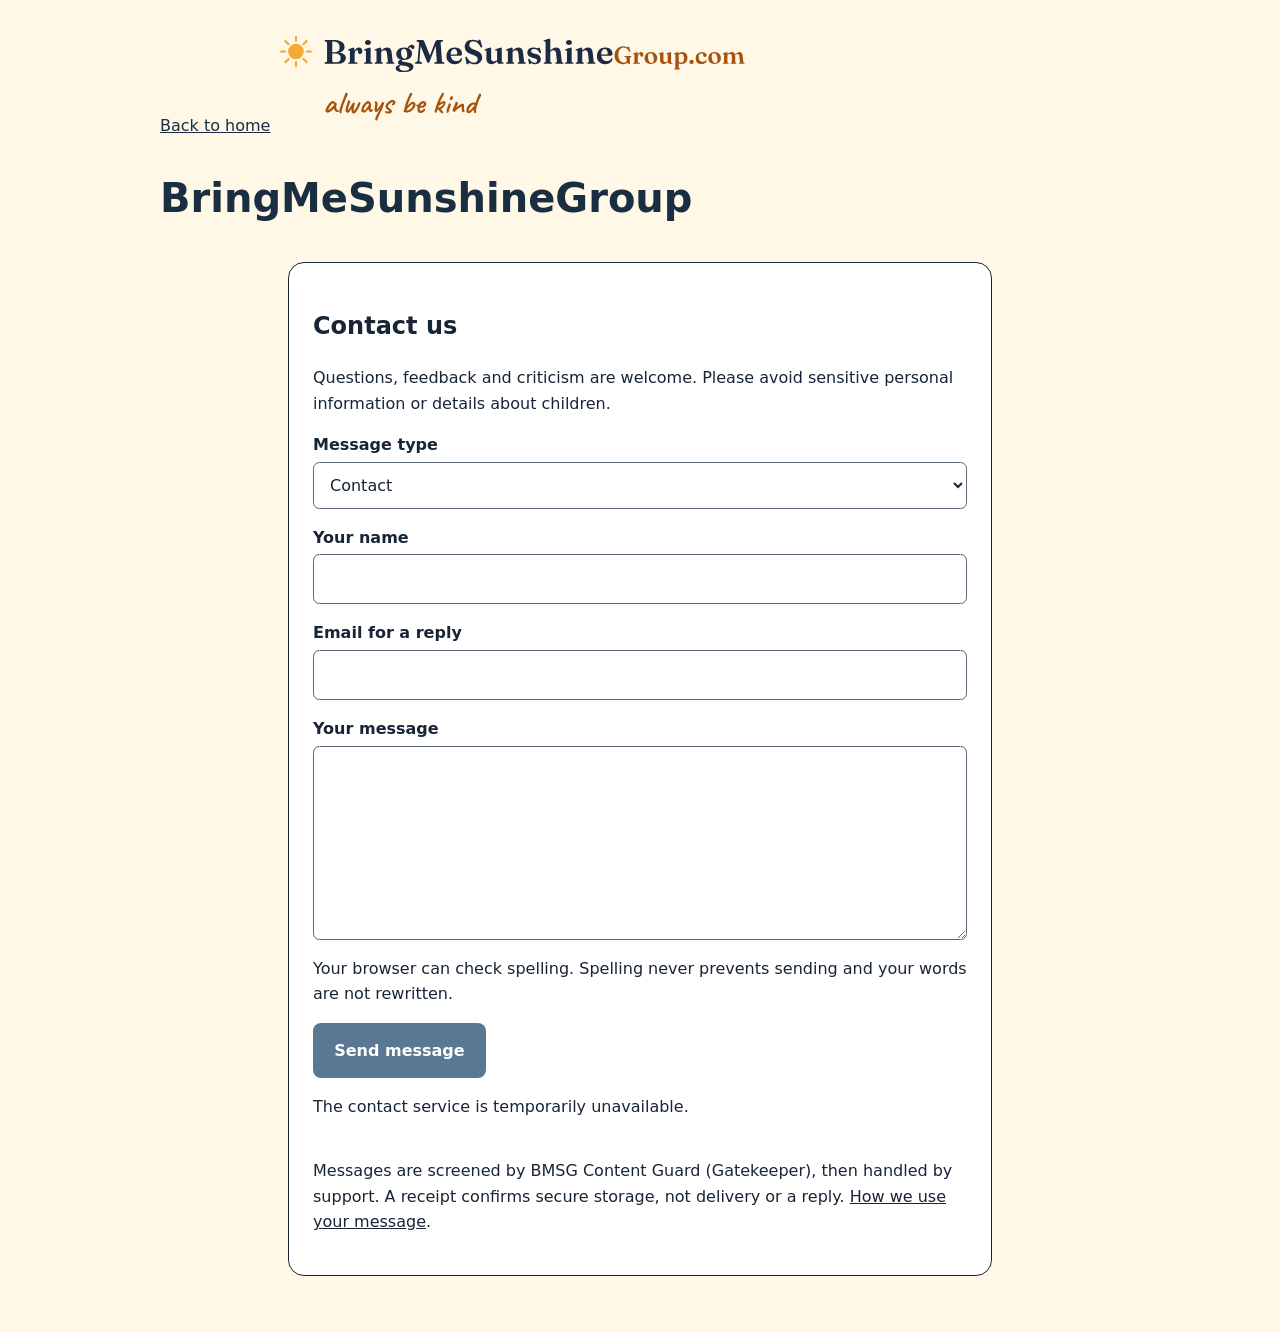
==== contact.html @ c29e7204 "feat(web): add independent hosting and durable contact client" ====
<!doctype html><html lang="en"><head><meta charset="utf-8"><meta name="viewport" content="width=device-width,initial-scale=1"><title>Contact BringMeSunshineGroup</title><link rel="canonical" href="https://bringmesunshinegroup.com/contact.html"><link rel="stylesheet" href="contact-v1.css"><style>body{margin:0;background:#fff8e7;color:#192f41}</style></head><body><div data-environment hidden>Staging — test messages only</div><main class="contact-shell"><a href="/">Back to home</a><img src="brand/web/bmsg-logo-light-v1.2.svg" alt="Bring Me Sunshine Group — always be kind" width="480"><h1>BringMeSunshineGroup</h1><form data-contact-form data-brand="bmsg" data-endpoint="" novalidate>
<h2>Contact us</h2>
<p>Questions, feedback and criticism are welcome. Please avoid sensitive personal information or details about children.</p>
<label for="contact-kind">Message type</label><select id="contact-kind" name="kind"><option value="contact">Contact</option><option value="feedback">Feedback</option></select>
<label for="contact-name">Your name</label><input id="contact-name" name="name" autocomplete="name" maxlength="100" required spellcheck="false" aria-describedby="name-error"><span id="name-error" class="form-error"></span>
<label for="contact-email">Email for a reply</label><input id="contact-email" name="email" type="email" autocomplete="email" maxlength="254" required spellcheck="false" autocapitalize="none" aria-describedby="email-error"><span id="email-error" class="form-error"></span>
<label for="contact-message">Your message</label><textarea id="contact-message" name="message" rows="7" maxlength="3800" required spellcheck="true" lang="en" aria-describedby="message-error"></textarea><span id="message-error" class="form-error"></span>
<div class="form-trap" aria-hidden="true"><label>Leave empty<input name="website" tabindex="-1" autocomplete="off" spellcheck="false"></label></div>
<p>Your browser can check spelling. Spelling never prevents sending and your words are not rewritten.</p>
<div data-challenge></div><button type="submit">Send message</button><p role="status" aria-live="polite" aria-atomic="true">Connecting to the contact service…</p>
<p>Messages are screened by BMSG Content Guard (Gatekeeper), then handled by support. A receipt confirms secure storage, not delivery or a reply. <a href="contact-privacy.html">How we use your message</a>.</p>
<noscript>This form needs JavaScript and the security check to send a message.</noscript>
</form></main><script src="contact-v1.js" defer></script></body></html>
---- contact-v1.css ----
[data-contact-form]{width:100%;max-width:44rem;margin:2rem auto;text-align:left;background:var(--contact-bg,#fff);color:var(--contact-ink,#182536);padding:clamp(12px,3vw,24px);border-radius:1rem;border:1px solid currentColor;position:relative;box-sizing:border-box}
[data-contact-form] *,[data-contact-form] *::before{box-sizing:border-box}
[data-contact-form] label{display:block;font-weight:650;margin-top:1rem}
[data-contact-form] input,[data-contact-form] textarea,[data-contact-form] select{display:block;width:100%;max-width:100%;padding:.75rem;font:inherit;line-height:1.5;background:#fff;color:#172333;border:1px solid #596677;border-radius:.4rem;margin-top:.25rem}
[data-contact-form] textarea{resize:vertical;min-height:10rem}
[data-contact-form] button{font:inherit;font-weight:700;padding:.8rem 1.2rem;min-height:44px;background:var(--contact-button,#163f66);color:var(--contact-button-ink,#fff);border:2px solid transparent;border-radius:.5rem;cursor:pointer;white-space:normal}
[data-contact-form] button:disabled{opacity:.7;cursor:wait}
[data-contact-form] :focus-visible{outline:3px solid var(--contact-focus,#155aaa);outline-offset:3px}
[data-contact-form] [aria-invalid=true]{border:2px solid #a51c2b}
.form-error{display:block;color:#9b1323;font-size:1rem}
[data-contact-form] [role=status]{overflow-wrap:anywhere;min-height:3rem}
[data-contact-form] a{color:inherit;text-decoration:underline}
.form-trap{position:absolute;left:-10000px;width:1px;height:1px;overflow:hidden}
[data-challenge]{margin:1rem 0;max-width:100%}
[data-environment]{background:#fff0bf;color:#352300;padding:.7rem;text-align:center;font-weight:bold}
.contact-shell{max-width:60rem;margin:auto;padding:clamp(12px,3vw,24px);font:1rem/1.6 system-ui,sans-serif}
.contact-shell h1{font-size:clamp(1.5rem,4vw,2.5rem);overflow-wrap:anywhere}
.contact-shell a{color:inherit}.contact-shell img{max-width:100%;height:auto}

.contact-shell{overflow-wrap:anywhere;min-width:0}
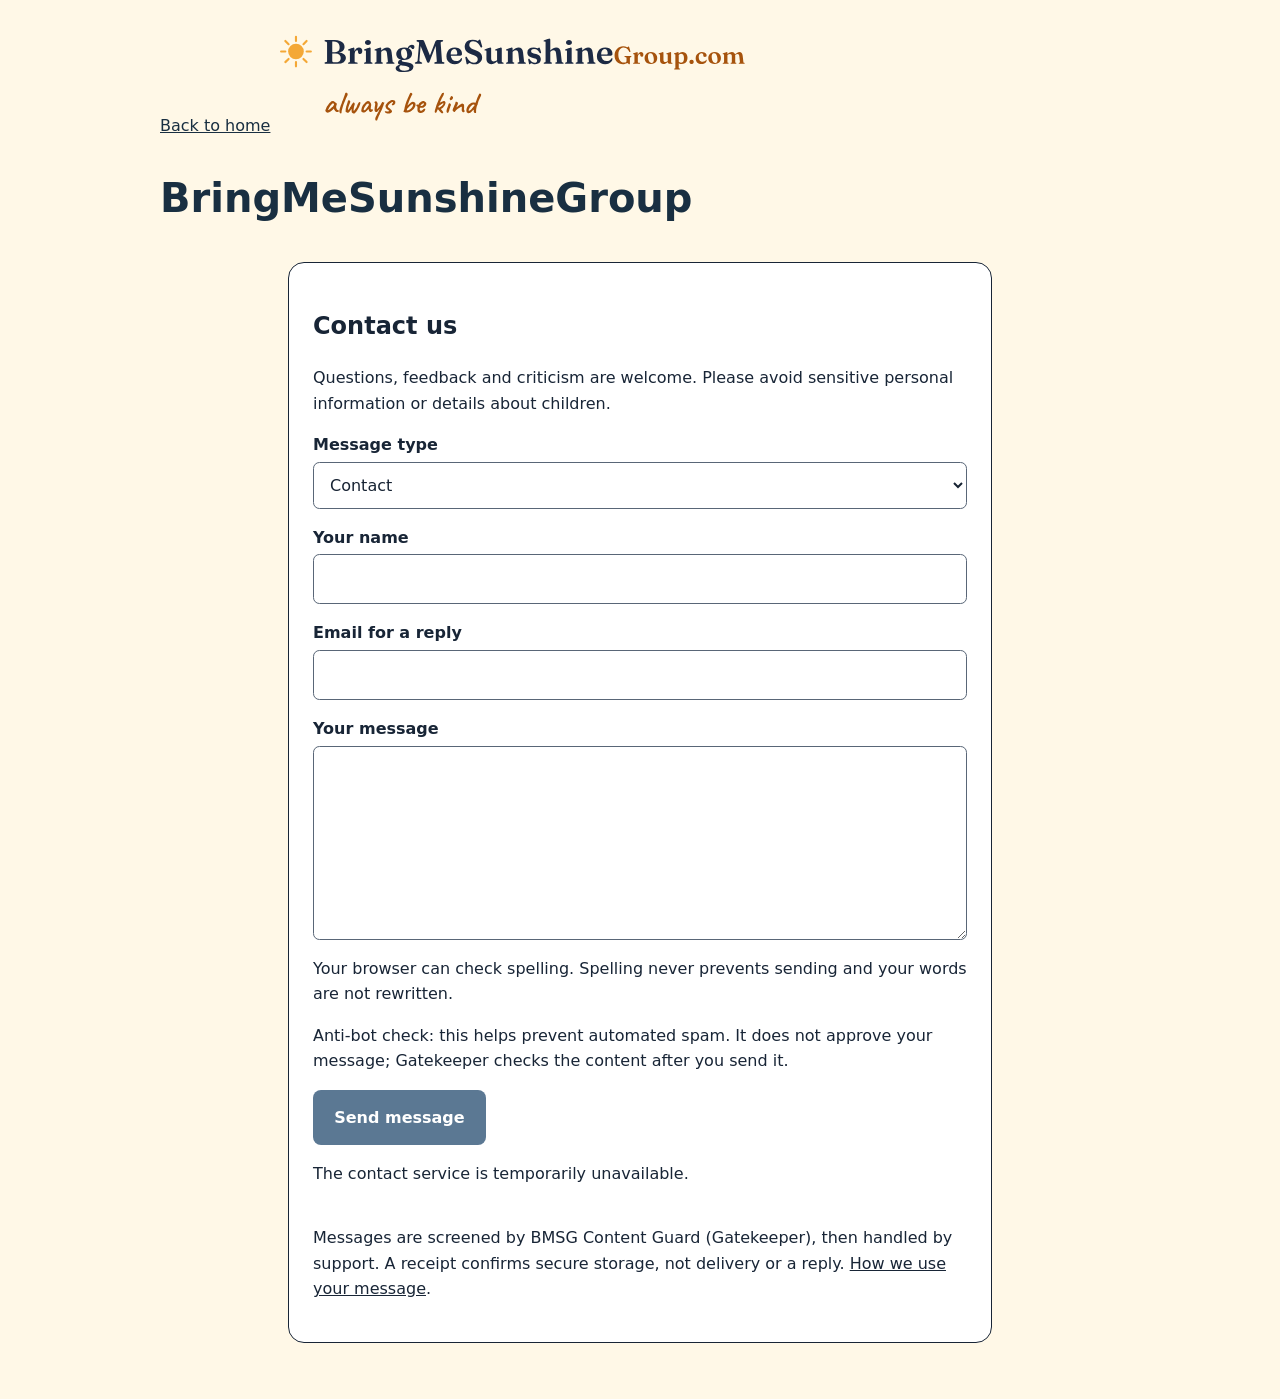
==== commit 9a663a10: "fix(contact): explain screening flags and allow corrected resubmission" ====
--- a/contact.html
+++ b/contact.html
@@ -7,6 +7,7 @@
 <label for="contact-message">Your message</label><textarea id="contact-message" name="message" rows="7" maxlength="3800" required spellcheck="true" lang="en" aria-describedby="message-error"></textarea><span id="message-error" class="form-error"></span>
 <div class="form-trap" aria-hidden="true"><label>Leave empty<input name="website" tabindex="-1" autocomplete="off" spellcheck="false"></label></div>
 <p>Your browser can check spelling. Spelling never prevents sending and your words are not rewritten.</p>
+<p class="security-note">Anti-bot check: this helps prevent automated spam. It does not approve your message; Gatekeeper checks the content after you send it.</p>
 <div data-challenge></div><button type="submit">Send message</button><p role="status" aria-live="polite" aria-atomic="true">Connecting to the contact service…</p>
 <p>Messages are screened by BMSG Content Guard (Gatekeeper), then handled by support. A receipt confirms secure storage, not delivery or a reply. <a href="contact-privacy.html">How we use your message</a>.</p>
 <noscript>This form needs JavaScript and the security check to send a message.</noscript>
--- a/contact-v1.css
+++ b/contact-v1.css
@@ -18,3 +18,6 @@
 .contact-shell a{color:inherit}.contact-shell img{max-width:100%;height:auto}
 
 .contact-shell{overflow-wrap:anywhere;min-width:0}
+
+[data-contact-form] .screening-warning{border:2px solid #b65300;border-left-width:6px;background:#fff3e0;color:#572900;border-radius:.5rem;padding:1rem;margin:1rem 0;line-height:1.6}
+[data-contact-form] .screening-field{border:2px solid #b65300;background:#fffaf2;box-shadow:0 0 0 1px #b65300}
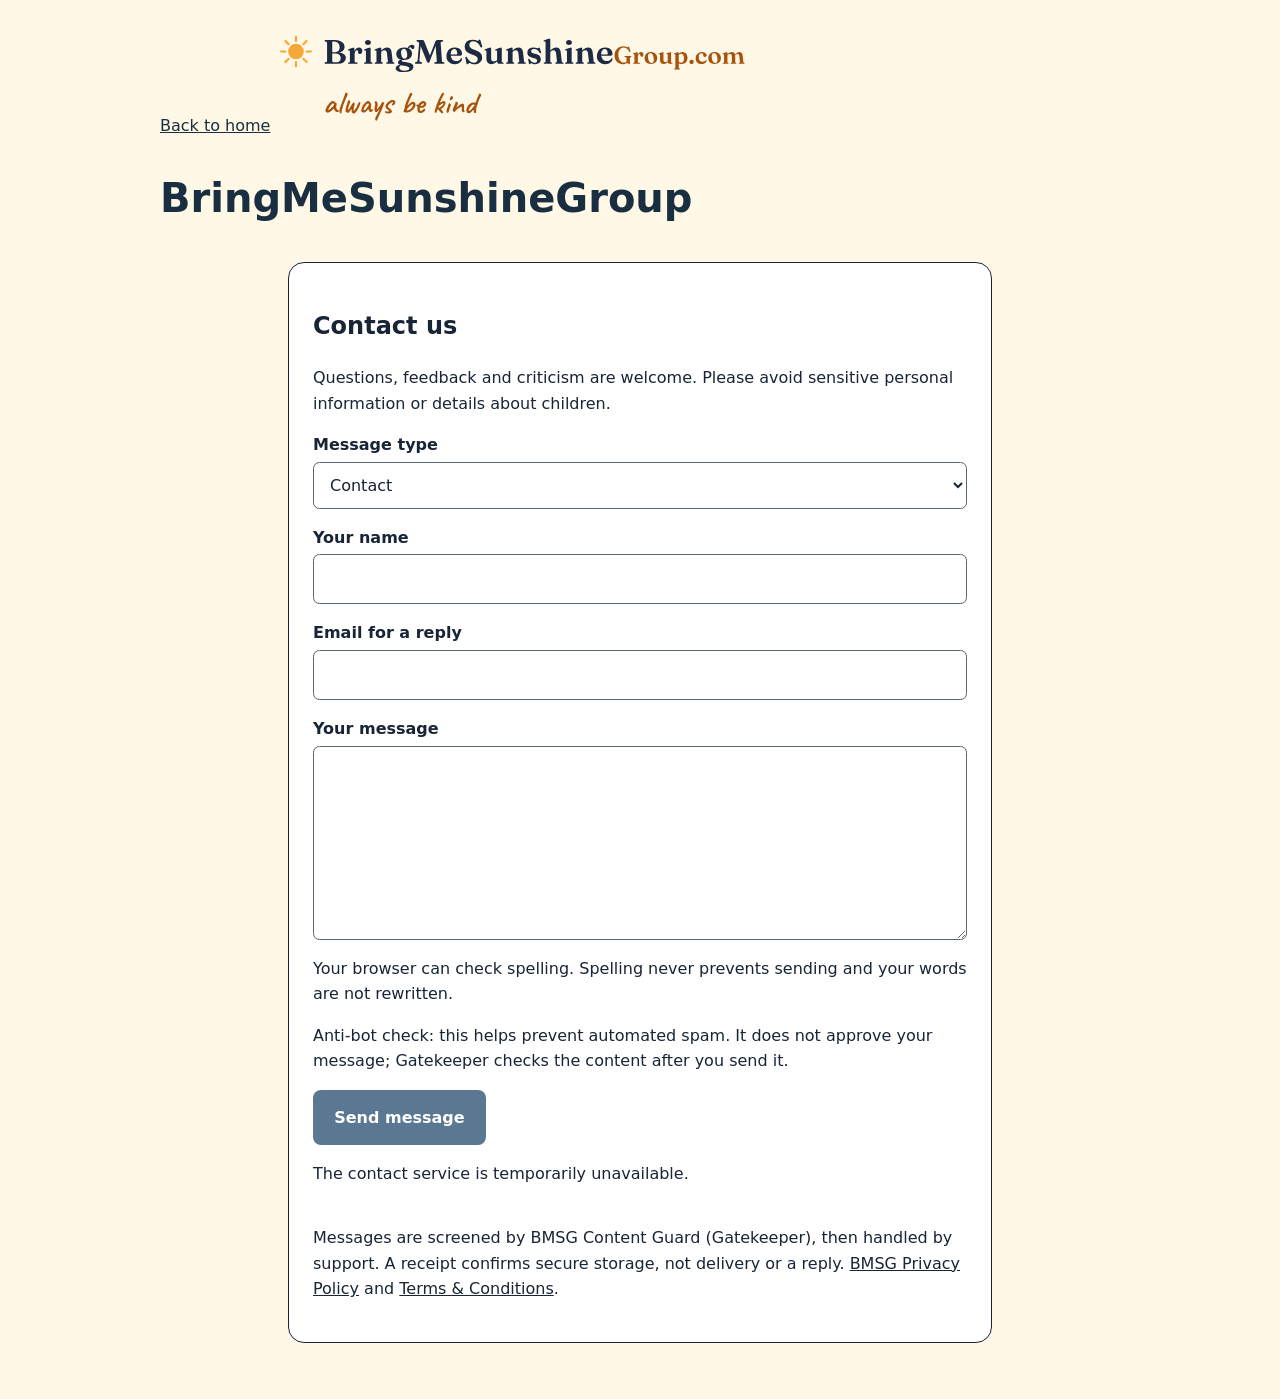
==== commit 12c4107d: "fix(contact): identify rejected fields and link central policies" ====
--- a/contact.html
+++ b/contact.html
@@ -9,6 +9,6 @@
 <p>Your browser can check spelling. Spelling never prevents sending and your words are not rewritten.</p>
 <p class="security-note">Anti-bot check: this helps prevent automated spam. It does not approve your message; Gatekeeper checks the content after you send it.</p>
 <div data-challenge></div><button type="submit">Send message</button><p role="status" aria-live="polite" aria-atomic="true">Connecting to the contact service…</p>
-<p>Messages are screened by BMSG Content Guard (Gatekeeper), then handled by support. A receipt confirms secure storage, not delivery or a reply. <a href="contact-privacy.html">How we use your message</a>.</p>
+<p>Messages are screened by BMSG Content Guard (Gatekeeper), then handled by support. A receipt confirms secure storage, not delivery or a reply. <a data-contact-legal="privacy" href="https://bringmesunshinegroup.com/privacy.html">BMSG Privacy Policy</a> and <a data-contact-legal="terms" href="https://bringmesunshinegroup.com/terms.html">Terms &amp; Conditions</a>.</p>
 <noscript>This form needs JavaScript and the security check to send a message.</noscript>
 </form></main><script src="contact-v1.js" defer></script></body></html>
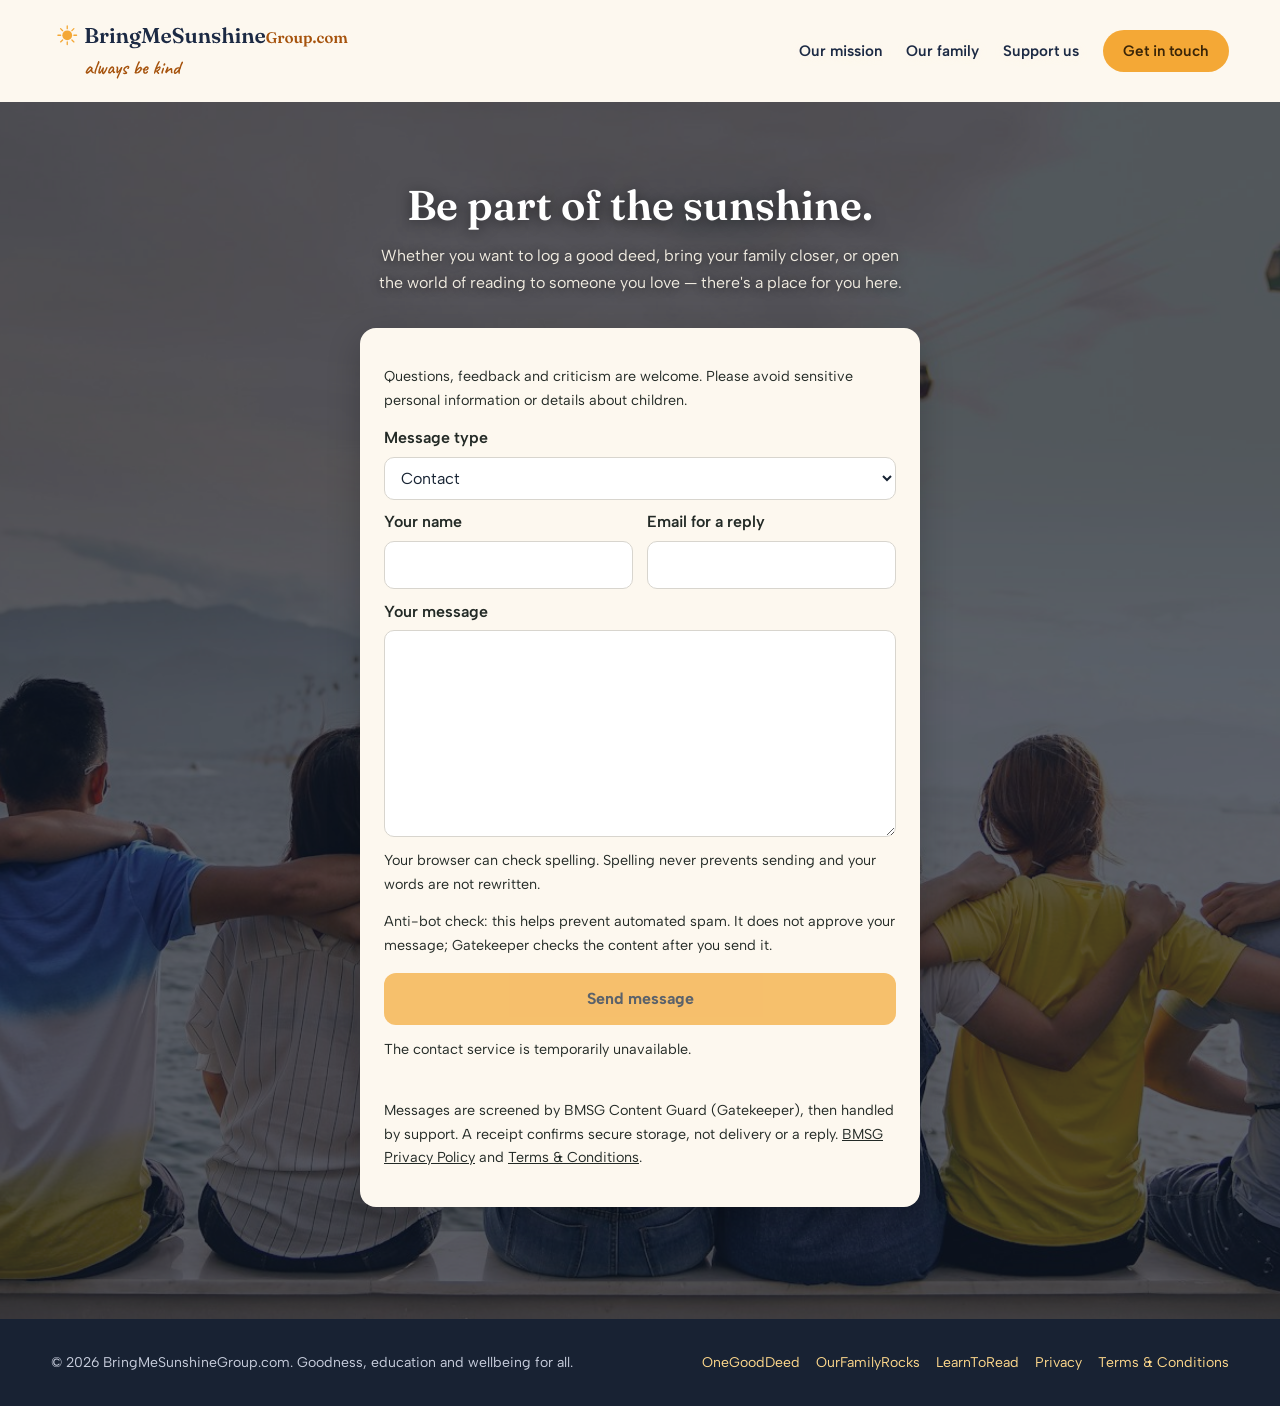
==== commit a3e1554b: "fix(site): align contact and legal layouts with homepage" ====
--- a/contact.html
+++ b/contact.html
@@ -1,9 +1,275 @@
-<!doctype html><html lang="en"><head><meta charset="utf-8"><meta name="viewport" content="width=device-width,initial-scale=1"><title>Contact BringMeSunshineGroup</title><link rel="canonical" href="https://bringmesunshinegroup.com/contact.html"><link rel="stylesheet" href="contact-v1.css"><style>body{margin:0;background:#fff8e7;color:#192f41}</style></head><body><div data-environment hidden>Staging — test messages only</div><main class="contact-shell"><a href="/">Back to home</a><img src="brand/web/bmsg-logo-light-v1.2.svg" alt="Bring Me Sunshine Group — always be kind" width="480"><h1>BringMeSunshineGroup</h1><form data-contact-form data-brand="bmsg" data-endpoint="" novalidate>
-<h2>Contact us</h2>
+<!doctype html>
+<!-- Generated by hosting/render-pages.py from index.html; do not edit this shell. -->
+<html lang="en"><head>
+<meta charset="UTF-8">
+<meta name="viewport" content="width=device-width, initial-scale=1.0">
+<title>Get in touch</title>
+
+<!-- Favicons & app icons -->
+<link rel="icon" href="favicon.ico" sizes="48x48">
+<link rel="icon" href="favicon.svg" type="image/svg+xml">
+<link rel="icon" type="image/png" sizes="32x32" href="favicon-32x32.png">
+<link rel="icon" type="image/png" sizes="16x16" href="favicon-16x16.png">
+<link rel="apple-touch-icon" sizes="180x180" href="apple-touch-icon.png">
+<link rel="apple-touch-icon" sizes="167x167" href="apple-touch-icon-167x167.png">
+<link rel="apple-touch-icon" sizes="152x152" href="apple-touch-icon-152x152.png">
+<link rel="manifest" href="site.webmanifest">
+<meta name="theme-color" content="#1c2a44">
+<meta name="msapplication-config" content="browserconfig.xml">
+
+<style>
+:root{
+  --sun:#f4a836;
+  --sun-deep:#d97e1f;
+  --sky:#1c2a44;        /* deep dawn navy */
+  --cream:#fdf8ef;
+  --ink:#232a26;
+  --muted:#5a615c;
+  /* product accents drawn from the three brands */
+  --ogd-navy:#1e2f6e;   /* OneGoodDeed */
+  --ofr-purple:#6b4fa1; /* OurFamilyRocks */
+  --ltr-green:#2f6e4e;  /* LearnToRead */
+  --display:'Fraunces',serif;
+  --body:'Albert Sans',sans-serif;
+}
+*{margin:0;padding:0;box-sizing:border-box}
+html{scroll-behavior:smooth}
+body{font-family:var(--body);background:var(--cream);color:var(--ink);line-height:1.65}
+img{display:block;max-width:100%}
+
+/* ---------- header ---------- */
+header{
+  position:absolute;top:0;left:0;right:0;z-index:20;background:transparent;
+  display:flex;align-items:center;justify-content:space-between;
+  padding:1.1rem clamp(1.2rem,4vw,3.2rem);
+}
+.logo{display:flex;text-decoration:none}
+.logo .wordline{display:flex;align-items:center;gap:.55rem}
+.logo svg{width:1.9rem;height:1.9rem;flex:none}
+.logo b{
+  font-family:var(--display);font-weight:600;font-size:1.9rem;color:var(--sky);line-height:1.1;
+  text-shadow:0 1px 10px rgba(253,248,239,.75);
+}
+.logo b small{color:var(--sun-deep);font-size:.72em}
+@media(max-width:760px){
+  .logo b{font-size:1.35rem}
+  .logo svg{width:1.35rem;height:1.35rem}
+  .kind-tag{font-size:1.1rem;margin-left:1.9rem}
+}
+nav{display:flex;align-items:center}
+nav a{
+  color:var(--sky);text-decoration:none;font-weight:600;font-size:.95rem;margin-left:1.5rem;
+  text-shadow:0 1px 8px rgba(253,248,239,.7);
+}
+nav a:hover,nav a:focus-visible{color:var(--sun-deep)}
+nav a:focus-visible{outline:2px solid var(--sun-deep);outline-offset:4px;border-radius:3px}
+.burger{display:none}
+.nav-cta{
+  background:var(--sun);color:#3a2508 !important;border-radius:999px;
+  padding:.55rem 1.25rem;text-shadow:none !important;white-space:nowrap;
+}
+.nav-cta:hover{background:#ffc25e;color:#3a2508 !important}
+
+/* ---------- hero ---------- */
+.hero{position:relative;min-height:100svh;display:flex;align-items:flex-end;overflow:hidden;background:var(--sky);padding-top:118px}
+.hero-img{position:absolute;inset:0;width:100%;height:100%;object-fit:cover;object-position:center 35%;
+  filter:contrast(1.1) saturate(1.04)}
+/* graceful fallback if the photo can't load */
+.hero-fallback{position:absolute;inset:0;background:
+  radial-gradient(circle at 50% 78%, #ffd98c 0%, #f4a836 18%, #d3628a 45%, #4a2f58 75%, #1c2a44 100%);}
+/* warm sunrise wash and gentle vignette to focus on the people */
+.hero-tint{position:absolute;inset:0;pointer-events:none;background:
+  linear-gradient(115deg, rgba(255,170,60,.14), transparent 45%),
+  radial-gradient(ellipse 70% 70% at 55% 45%, transparent 40%, rgba(14,20,34,.38) 100%);}
+/* sunlight coming in — kept subtle */
+.sunflare{position:absolute;inset:0;pointer-events:none;mix-blend-mode:screen;background:
+  radial-gradient(ellipse 42% 32% at 74% 16%, rgba(255,214,140,.45) 0%, rgba(255,178,72,.18) 40%, transparent 70%);}
+.sunrays{position:absolute;inset:0;pointer-events:none;mix-blend-mode:screen;opacity:.2;background:
+  conic-gradient(from 200deg at 72% 20%,
+    transparent 0deg, rgba(255,220,150,.5) 6deg, transparent 12deg,
+    transparent 20deg, rgba(255,220,150,.35) 26deg, transparent 32deg,
+    transparent 42deg, rgba(255,220,150,.45) 48deg, transparent 54deg,
+    transparent 64deg, rgba(255,220,150,.3) 70deg, transparent 76deg, transparent 360deg);}
+/* contrast scrim so every word stays readable */
+.hero-scrim{position:absolute;inset:0;background:
+  linear-gradient(to top, rgba(14,20,34,.88) 0%, rgba(14,20,34,.55) 32%, rgba(14,20,34,.18) 58%, rgba(253,248,239,0) 74%, rgba(253,248,239,.78) 92%, rgba(253,248,239,.97) 100%);}
+.hero-copy{position:relative;z-index:5;padding:0 clamp(1.2rem,4vw,3.2rem) clamp(2.6rem,7vh,5rem);max-width:780px;color:#fff}
+.eyebrow{font-size:.78rem;letter-spacing:.24em;text-transform:uppercase;font-weight:700;color:#ffd98c;margin-bottom:1rem;text-shadow:0 1px 6px rgba(0,0,0,.5)}
+h1{
+  font-family:var(--display);font-weight:400;font-size:clamp(2.5rem,6vw,4.5rem);
+  line-height:1.05;letter-spacing:-.01em;margin-bottom:1.2rem;
+  text-shadow:0 2px 18px rgba(0,0,0,.55);
+}
+h1 em{font-style:italic;font-weight:600;color:#ffcf6e}
+.hero-copy p{font-size:clamp(1.02rem,1.4vw,1.2rem);color:#f2ede2;max-width:56ch;margin-bottom:1.9rem;text-shadow:0 1px 8px rgba(0,0,0,.55)}
+.cta-row{display:flex;gap:.9rem;flex-wrap:wrap}
+.btn{display:inline-block;text-decoration:none;font-weight:700;font-size:1rem;border-radius:999px;padding:.9rem 2rem;transition:transform .15s,background .15s}
+.btn:focus-visible{outline:3px solid #ffd98c;outline-offset:3px}
+.btn-sun{background:var(--sun);color:#3a2508}
+.btn-sun:hover{transform:translateY(-2px);background:#ffc25e}
+.btn-line{border:2px solid rgba(255,255,255,.85);color:#fff;text-shadow:0 1px 6px rgba(0,0,0,.4)}
+.btn-line:hover{border-color:#ffd98c;color:#ffd98c}
+
+/* ---------- sections ---------- */
+section{padding:clamp(3.6rem,9vh,6.5rem) clamp(1.2rem,4vw,3.2rem)}
+.inner{max-width:1120px;margin:0 auto}
+h2{font-family:var(--display);font-weight:600;font-size:clamp(1.8rem,3.4vw,2.6rem);line-height:1.12;margin-bottom:.9rem}
+.lede{max-width:62ch;color:var(--muted);font-size:1.1rem}
+
+/* mission split */
+.mission .inner{display:grid;grid-template-columns:1.05fr .95fr;gap:clamp(2rem,5vw,4rem);align-items:center}
+@media(max-width:820px){.mission .inner{grid-template-columns:1fr}}
+.mission-photo{position:relative;border-radius:20px;overflow:hidden;box-shadow:0 22px 50px rgba(35,42,38,.22);aspect-ratio:4/5;background:
+  radial-gradient(circle at 60% 30%, #ffd98c, #f4a836 40%, #b8652f 100%);}
+.mission-photo img{width:100%;height:100%;object-fit:cover}
+.mission-photo figcaption{
+  position:absolute;left:0;right:0;bottom:0;padding:1rem 1.2rem;font-size:.85rem;font-weight:600;color:#fff;
+  background:linear-gradient(to top, rgba(14,20,34,.85), transparent);
+}
+.pillars{list-style:none;margin-top:1.6rem;display:grid;gap:1.1rem}
+.pillars li{display:flex;gap:.9rem;align-items:flex-start}
+.pillars .dot{flex:none;width:38px;height:38px;border-radius:50%;display:grid;place-items:center;color:#fff;font-weight:700;font-size:1.05rem}
+.pillars b{display:block;font-size:1.02rem}
+.pillars span{color:var(--muted);font-size:.95rem}
+
+/* product family */
+.family{background:#fff}
+.family-grid{display:grid;grid-template-columns:repeat(auto-fit,minmax(290px,1fr));gap:1.6rem;margin-top:2.6rem}
+.card{
+  border-radius:18px;overflow:hidden;background:var(--cream);
+  box-shadow:0 12px 34px rgba(35,42,38,.12);display:flex;flex-direction:column;
+  transition:transform .18s ease;
+}
+.card:hover{transform:translateY(-5px)}
+.card .photo{position:relative;aspect-ratio:16/10;overflow:hidden}
+.card .photo img{width:100%;height:100%;object-fit:cover}
+.card .photo::after{content:"";position:absolute;inset:0;background:linear-gradient(to top, rgba(14,20,34,.35), transparent 45%)}
+.card .badge{
+  position:absolute;top:.9rem;left:.9rem;z-index:2;color:#fff;font-weight:700;font-size:.78rem;
+  letter-spacing:.06em;padding:.35rem .8rem;border-radius:999px;
+}
+.card-body{padding:1.4rem 1.4rem 1.6rem;display:flex;flex-direction:column;gap:.55rem;flex:1}
+.card h3{font-family:var(--display);font-weight:600;font-size:1.35rem}
+.card p{color:var(--muted);font-size:.97rem;flex:1}
+.card a{font-weight:700;text-decoration:none;font-size:.95rem}
+.ogd .badge,.ogd .dot{background:var(--ogd-navy)} .ogd h3,.ogd a{color:var(--ogd-navy)}
+.ofr .badge,.ofr .dot{background:var(--ofr-purple)} .ofr h3,.ofr a{color:var(--ofr-purple)}
+.ltr .badge,.ltr .dot{background:var(--ltr-green)} .ltr h3,.ltr a{color:var(--ltr-green)}
+.photo-fallback-ogd{background:radial-gradient(circle at 30% 30%, #3b4f9e, #1e2f6e)}
+.photo-fallback-ofr{background:radial-gradient(circle at 30% 30%, #9a7ecf, #6b4fa1)}
+.photo-fallback-ltr{background:radial-gradient(circle at 30% 30%, #58a37c, #2f6e4e)}
+
+/* banner CTA */
+.banner{position:relative;color:#fff;text-align:center;overflow:hidden;background:var(--sky)}
+.banner-img{position:absolute;inset:0;width:100%;height:100%;object-fit:cover;object-position:center 40%}
+.banner-scrim{position:absolute;inset:0;background:rgba(16,24,40,.68)}
+.banner .inner{position:relative;z-index:2;max-width:760px}
+.banner h2{color:#fff;text-shadow:0 2px 14px rgba(0,0,0,.5)}
+.banner p{color:#f0ebe0;margin:0 auto 2rem;max-width:54ch;text-shadow:0 1px 8px rgba(0,0,0,.5)}
+
+/* people strip */
+.people-strip{padding-top:clamp(2.4rem,6vh,4rem);padding-bottom:0}
+.strip-grid{display:grid;grid-template-columns:repeat(auto-fit,minmax(180px,1fr));gap:1.1rem}
+.strip-grid figure{position:relative;border-radius:16px;overflow:hidden;aspect-ratio:1/1;
+  background:radial-gradient(circle at 40% 30%, #ffd98c, #f4a836 55%, #c97b3a);
+  box-shadow:0 10px 26px rgba(35,42,38,.14)}
+.strip-grid img{width:100%;height:100%;object-fit:cover;transition:transform .3s ease}
+.strip-grid figure:hover img{transform:scale(1.04)}
+.strip-grid figcaption{
+  position:absolute;left:0;right:0;bottom:0;padding:.7rem .9rem;
+  font-weight:700;font-size:.85rem;letter-spacing:.06em;text-transform:uppercase;color:#fff;
+  background:linear-gradient(to top, rgba(14,20,34,.8), transparent);
+}
+
+footer{background:#182233;color:#c8cedd;padding:2rem clamp(1.2rem,4vw,3.2rem);font-size:.88rem;display:flex;justify-content:space-between;flex-wrap:wrap;gap:.8rem}
+footer a{color:#ffd98c;text-decoration:none;margin-left:1rem}
+footer a:first-child{margin-left:0}
+@media(prefers-reduced-motion:no-preference){
+  .hero-copy{opacity:0;transform:translateY(14px);animation:rise .9s ease .4s forwards}
+  .sunflare{opacity:0;animation:dawn 2.4s ease .2s forwards}
+  @keyframes rise{to{opacity:1;transform:translateY(0)}}
+  @keyframes dawn{to{opacity:1}}
+}
+
+/* --- Get in touch form (20 Aug 2026) --- */
+.contact-card{background:var(--cream);color:var(--ink);border-radius:16px;padding:22px 22px 16px;
+  max-width:560px;margin:22px auto 0;text-align:left;box-shadow:0 10px 34px rgba(0,0,0,.25)}
+.contact-card label{display:block;font-weight:600;font-size:.86rem;margin:0 0 12px;color:var(--ink)}
+.contact-card .cf-opt{font-weight:400;color:var(--muted)}
+.contact-card input,.contact-card textarea{display:block;width:100%;margin-top:5px;border:1px solid #e0d9c8;
+  border-radius:10px;padding:10px 12px;font:inherit;font-size:.95rem;background:#fff;color:var(--ink)}
+.contact-card input:focus,.contact-card textarea:focus{outline:2px solid var(--sun);border-color:var(--sun)}
+.contact-card .cf-row{display:grid;grid-template-columns:1fr 1fr;gap:0 14px}
+@media(max-width:560px){.contact-card .cf-row{grid-template-columns:1fr}}
+.contact-card button{width:100%;border:none;cursor:pointer;font:inherit;font-weight:700;border-radius:12px;padding:12px}
+.contact-card .cf-note{font-size:.8rem;color:var(--muted);margin:10px 0 0;text-align:center}
+.contact-card .cf-note a{color:var(--sun-deep);font-weight:600}
+.lockup{display:flex;flex-direction:column}
+.kind-tag{font-family:'Caveat',cursive;font-size:1.4rem;font-weight:600;letter-spacing:.02em;color:var(--sun-deep);text-shadow:0 1px 8px rgba(253,248,239,.7);margin:2px 0 0 2.45rem}
+/* ---------- mobile flow (21 Aug 2026): burger menu ---------- */
+@media(max-width:640px){
+  header{padding:1rem 1.2rem}
+  .burger{display:flex;flex-direction:column;align-items:center;justify-content:center;gap:5px;
+    width:44px;height:44px;flex:none;background:rgba(253,248,239,.6);
+    border:1.5px solid rgba(28,42,68,.45);border-radius:12px;cursor:pointer;padding:0}
+  .burger span{display:block;width:20px;height:2px;background:var(--sky);border-radius:2px;transition:transform .2s,opacity .2s}
+  .burger[aria-expanded="true"] span:nth-child(1){transform:translateY(7px) rotate(45deg)}
+  .burger[aria-expanded="true"] span:nth-child(2){opacity:0}
+  .burger[aria-expanded="true"] span:nth-child(3){transform:translateY(-7px) rotate(-45deg)}
+  nav{position:absolute;top:calc(100% - .4rem);right:1.2rem;display:none;flex-direction:column;align-items:stretch;
+    background:rgba(253,248,239,.98);border:1px solid #eee3cf;border-radius:14px;
+    padding:.7rem;min-width:220px;gap:.15rem;box-shadow:0 18px 40px rgba(35,42,38,.28)}
+  nav.open{display:flex}
+  nav a{margin-left:0;font-size:1rem;padding:.6rem .7rem;border-radius:9px;text-shadow:none}
+  nav a:not(.nav-cta):hover{background:rgba(28,42,68,.07)}
+  .nav-cta{margin-top:.45rem;text-align:center;padding:.6rem 1rem}
+  .strip-grid{grid-template-columns:1fr 1fr;gap:.8rem}
+  .strip-grid figcaption{font-size:.72rem;padding:.5rem .6rem}
+  .mission-photo{aspect-ratio:4/3}
+  .contact-card input,.contact-card textarea{font-size:1rem}
+  footer{flex-direction:column;align-items:center;text-align:center;gap:.9rem}
+  footer span:last-child{display:flex;flex-wrap:wrap;justify-content:center;gap:.3rem 1.1rem}
+  footer a{margin-left:0}
+}
+/* two-line hero headline on wide screens (21 Aug 2026) */
+.h1-br{display:none}
+@media(min-width:900px){
+  .h1-br{display:inline}
+  .hero-copy{max-width:1080px}
+  h1{font-size:clamp(2.5rem,5.6vw,4.2rem)}
+}
+</style>
+<link rel="stylesheet" href="brand/web/bmsg-fonts-v1.2.css">
+<link rel="stylesheet" href="brand/web/bmsg-lockup-v1.2.css">
+<link rel="canonical" href="https://bringmesunshinegroup.com/contact.html">
+<link rel="stylesheet" href="site-layout.css">
+<link rel="stylesheet" href="contact-v1.css"><script src="contact-v1.js" defer></script></head><body class="site-subpage bmsg"><div data-environment hidden>Staging — test messages only</div><header>
+  <a class="logo" href="https://bringmesunshinegroup.com/index.html" aria-label="BringMeSunshineGroup.com home"><svg xmlns="http://www.w3.org/2000/svg" viewBox="0 0 429 96" width="429" height="96" role="img" aria-label="BringMeSunshineGroup.com — always be kind" class="bmsg-web-logo"><title>BringMeSunshineGroup.com — always be kind</title><g fill="#f4a836" stroke="#f4a836" stroke-width="1.9" stroke-linecap="round"><circle cx="23.2" cy="24.7" r="7" stroke="none"/><path d="M23.2 11.4v3.8m0 19v3.8M9.9 24.7h3.8m19 0h3.8M13.7 15.2l2.9 2.9m13.3 13.3 2.8 2.8m0-19-2.8 2.9m-13.3 13.3-2.9 2.8"/></g><path data-part="name" fill="#1c2a44" d="M67.86 30.6Q67.86 32.87 65.91499999999999 34.295Q63.97 35.72 60.08 35.72H49.58Q49.15 35.72 48.94 35.54Q48.73 35.36 48.73 35.07Q48.73 34.54 49.33 34.36L50.23 34.16Q50.6 34.06 50.79 33.855000000000004Q50.98 33.65 50.98 33.31V16.83Q50.98 16.5 50.795 16.3Q50.61 16.1 50.23 16.0L49.33 15.8Q48.73 15.62 48.73 15.09Q48.73 14.78 48.94 14.61Q49.15 14.44 49.58 14.44H57.72Q60.56 14.44 62.555 15.215Q64.55 15.99 65.6 17.365Q66.65 18.74 66.65 20.58Q66.65 22.09 65.79 23.29Q64.93 24.49 63.265 25.185Q61.6 25.88 59.15 25.88L59.98 25.43Q62.37 25.43 64.14 26.09Q65.91 26.75 66.88499999999999 27.92Q67.86 29.09 67.86 30.6ZM58.36 26.4H54.4V25.25H58.03Q59.38 25.25 60.315 24.740000000000002Q61.25 24.23 61.735 23.235Q62.22 22.24 62.22 20.82Q62.22 19.28 61.61 18.145000000000003Q61.0 17.01 59.84 16.375Q58.68 15.74 57.02 15.74H55.64V33.01Q55.64 33.73 56.08 34.075Q56.52 34.42 57.38 34.42H59.05Q60.4 34.42 61.325 33.935Q62.25 33.45 62.725 32.555Q63.2 31.66 63.2 30.47Q63.2 28.62 61.965 27.509999999999998Q60.73 26.4 58.36 26.4ZM75.11 27.71Q75.11 25.52 75.735 24.04Q76.36 22.56 77.36500000000001 21.814999999999998Q78.37 21.07 79.52 21.07Q80.95 21.07 81.72 21.880000000000003Q82.49 22.69 82.49 24.21Q82.49 25.55 81.93 26.21Q81.37 26.87 80.49 26.87Q79.6 26.87 79.13 26.395000000000003Q78.66 25.92 78.66 25.06V24.5Q78.65 24.03 78.44 23.795Q78.23 23.56 77.75 23.56Q77.22 23.56 76.72999999999999 24.0Q76.24 24.44 75.935 25.34Q75.63 26.24 75.63 27.64ZM75.4 22.05 75.63 25.64V33.41Q75.63 33.82 75.78999999999999 34.019999999999996Q75.95 34.22 76.39 34.29L77.71 34.5Q78.04 34.55 78.2 34.705Q78.36 34.86 78.36 35.13Q78.36 35.41 78.16 35.565Q77.96 35.72 77.57 35.72H70.51Q70.11 35.72 69.925 35.56Q69.74 35.4 69.74 35.14Q69.74 34.93 69.87 34.78Q70.0 34.63 70.27 34.53L70.88 34.38Q71.15 34.29 71.28 34.085Q71.41 33.88 71.41 33.43V24.53Q71.41 24.17 71.3 24.01Q71.19 23.85 70.94 23.81L70.11 23.75Q69.86 23.69 69.745 23.565Q69.63 23.44 69.63 23.24Q69.63 23.01 69.775 22.86Q69.92 22.71 70.29 22.58L73.19 21.57Q73.88 21.31 74.205 21.229999999999997Q74.53 21.15 74.72 21.15Q75.03 21.15 75.185 21.354999999999997Q75.34 21.56 75.4 22.05ZM89.95 22.04V33.42Q89.95 33.87 90.08 34.08Q90.21 34.29 90.47 34.38L91.07 34.53Q91.35 34.62 91.475 34.769999999999996Q91.6 34.92 91.6 35.14Q91.6 35.41 91.41499999999999 35.565Q91.23 35.72 90.83 35.72H84.83Q84.43 35.72 84.245 35.565Q84.06 35.41 84.06 35.14Q84.06 34.93 84.185 34.78Q84.31 34.63 84.59 34.53L85.21 34.38Q85.47 34.29 85.6 34.085Q85.73 33.88 85.73 33.43V24.5Q85.73 24.14 85.62 23.985Q85.51 23.83 85.26 23.79L84.44 23.73Q84.18 23.67 84.07 23.545Q83.96 23.42 83.96 23.22Q83.96 22.98 84.1 22.84Q84.24 22.7 84.61 22.56L87.57 21.51Q88.13 21.31 88.455 21.225Q88.78 21.14 89.02 21.14Q89.49 21.14 89.72 21.384999999999998Q89.95 21.63 89.95 22.04ZM87.53 18.85Q86.33 18.85 85.60499999999999 18.22Q84.88 17.59 84.88 16.58Q84.88 15.57 85.60499999999999 14.95Q86.33 14.33 87.53 14.33Q88.73 14.33 89.46000000000001 14.95Q90.19 15.57 90.19 16.58Q90.19 17.59 89.46000000000001 18.22Q88.73 18.85 87.53 18.85ZM99.38 22.04V33.42Q99.38 33.87 99.50999999999999 34.08Q99.64 34.29 99.91 34.38L100.49 34.54Q100.94 34.72 100.94 35.1Q100.94 35.72 100.15 35.72H94.26Q93.87 35.72 93.685 35.565Q93.5 35.41 93.5 35.14Q93.5 34.93 93.625 34.78Q93.75 34.63 94.02 34.53L94.64 34.38Q94.91 34.29 95.035 34.085Q95.16 33.88 95.16 33.43V24.5Q95.16 24.14 95.05 23.985Q94.94 23.83 94.69 23.79L93.87 23.73Q93.62 23.67 93.505 23.545Q93.39 23.42 93.39 23.22Q93.39 22.98 93.53 22.84Q93.67 22.7 94.04 22.56L97.01 21.51Q97.54 21.31 97.86500000000001 21.225Q98.19 21.14 98.48 21.14Q98.93 21.14 99.155 21.384999999999998Q99.38 21.63 99.38 22.04ZM98.93 25.39 98.28 24.72 98.87 24.2Q100.75 22.51 102.09 21.79Q103.43 21.07 104.64 21.07Q106.47 21.07 107.49000000000001 22.29Q108.51 23.51 108.72 25.57L109.6 33.38Q109.65 33.85 109.765 34.075Q109.88 34.3 110.17 34.39L110.72 34.53Q110.99 34.63 111.115 34.78Q111.24 34.93 111.24 35.14Q111.24 35.41 111.06 35.565Q110.88 35.72 110.48 35.72H104.52Q103.74 35.72 103.74 35.1Q103.74 34.72 104.19 34.54L104.79 34.38Q105.08 34.29 105.22999999999999 34.065Q105.38 33.84 105.33 33.38L104.52 26.18Q104.37 24.86 103.855 24.2Q103.34 23.54 102.33 23.54Q101.69 23.54 100.995 23.875Q100.3 24.21 99.54 24.86ZM122.19 34.39Q120.11 34.08 119.17 33.84Q118.23 33.6 117.98 33.375Q117.73 33.15 117.73 32.92Q117.73 32.67 117.93 32.455Q118.13 32.24 118.58 32.04L118.29 31.81Q116.79 31.97 115.94 32.370000000000005Q115.09 32.77 114.735 33.33Q114.38 33.89 114.38 34.54Q114.38 35.26 114.81 35.78Q115.24 36.3 116.41999999999999 36.695Q117.6 37.09 119.84 37.44Q121.68 37.72 122.70500000000001 38.04Q123.73 38.36 124.135 38.76Q124.54 39.16 124.54 39.7Q124.54 40.38 124.11000000000001 40.86Q123.68 41.34 122.755 41.595Q121.83 41.85 120.32 41.85Q117.67 41.85 116.58 41.025000000000006Q115.49 40.2 115.49 38.85Q115.49 38.15 116.08 37.575Q116.67 37.0 117.82 36.81L117.59 36.39Q114.61 36.75 113.45 37.67Q112.29 38.59 112.29 39.78Q112.29 40.76 112.995 41.525Q113.7 42.29 115.315 42.730000000000004Q116.93 43.17 119.66 43.17Q123.82 43.17 126.02 41.85Q128.22 40.53 128.22 38.46Q128.22 37.33 127.65 36.535Q127.08 35.74 125.75999999999999 35.22Q124.44 34.7 122.19 34.39ZM122.53 22.58 123.46 22.7Q123.99 21.63 124.35499999999999 21.255Q124.72 20.88 125.2 20.88Q125.63 20.88 125.88 21.104999999999997Q126.13 21.33 126.33500000000001 21.625Q126.54 21.92 126.815 22.145000000000003Q127.09 22.37 127.58 22.37Q128.27 22.37 128.68 21.87Q129.09 21.37 129.09 20.55Q129.09 19.6 128.49 19.065Q127.89 18.53 126.91 18.53Q125.75 18.53 124.735 19.295Q123.72 20.06 123.01 21.59ZM126.99 26.52Q126.99 24.99 126.16 23.765Q125.33 22.54 123.785 21.825Q122.24 21.11 120.11 21.11Q117.91 21.11 116.25999999999999 21.85Q114.61 22.59 113.705 23.915Q112.8 25.24 112.8 26.98Q112.8 28.5 113.64 29.73Q114.48 30.96 116.035 31.67Q117.59 32.38 119.71 32.38Q121.9 32.38 123.535 31.645000000000003Q125.17 30.91 126.08 29.585Q126.99 28.26 126.99 26.52ZM119.35 22.32Q120.63 22.24 121.475 23.375Q122.32 24.51 122.56 26.67Q122.79 28.75 122.23 29.884999999999998Q121.67 31.02 120.43 31.11Q119.58 31.16 118.91 30.67Q118.24 30.18 117.81 29.185000000000002Q117.38 28.19 117.22 26.77Q117.07 25.38 117.26499999999999 24.405Q117.46 23.43 117.99 22.905Q118.52 22.38 119.35 22.32ZM143.57 29.76 142.14 30.26 147.77 15.75Q148.05 15.01 148.425 14.725Q148.8 14.44 149.46 14.44H153.91Q154.35 14.44 154.565 14.61Q154.78 14.78 154.78 15.09Q154.78 15.35 154.635 15.524999999999999Q154.49 15.7 154.17 15.8L153.35 16.01Q152.85 16.15 152.675 16.41Q152.5 16.67 152.54 17.26L153.71 33.11Q153.74 33.62 153.91500000000002 33.825Q154.09 34.03 154.54 34.16L155.34 34.36Q155.64 34.45 155.77499999999998 34.620000000000005Q155.91 34.79 155.91 35.04Q155.91 35.33 155.7 35.525Q155.49 35.72 155.05 35.72H147.68Q147.24 35.72 147.025 35.54Q146.81 35.36 146.81 35.07Q146.81 34.82 146.945 34.64Q147.08 34.46 147.42 34.36L148.23 34.16Q148.75 34.01 148.93 33.79Q149.11 33.57 149.08 33.11L147.82 16.95L149.13 16.85L142.68 33.63Q142.43 34.33 142.155 34.53Q141.88 34.73 141.51 34.73Q141.24 34.73 141.02 34.655Q140.8 34.58 140.60500000000002 34.335Q140.41 34.09 140.2 33.57L133.61 17.29L134.87 16.8L133.56 32.6Q133.5 33.25 133.84 33.595Q134.18 33.94 134.78 34.18L135.56 34.43Q135.79 34.53 135.92000000000002 34.67Q136.05 34.81 136.05 35.05Q136.05 35.35 135.835 35.535Q135.62 35.72 135.19 35.72H130.28Q129.84 35.72 129.63 35.54Q129.42 35.36 129.42 35.07Q129.42 34.77 129.6 34.61Q129.78 34.45 130.08 34.34L130.71 34.13Q131.25 33.95 131.57 33.595Q131.89 33.24 131.94 32.59L133.2 17.62Q133.26 16.89 133.065 16.52Q132.87 16.15 132.35 16.01L131.58 15.83Q131.25 15.73 131.09 15.555Q130.93 15.38 130.93 15.1Q130.93 14.44 131.82 14.44H136.23Q136.84 14.44 137.215 14.684999999999999Q137.59 14.93 137.88 15.68ZM171.59 26.83Q171.59 27.58 171.16500000000002 27.985Q170.74 28.39 169.92 28.39H160.44V27.31H166.63Q167.36 27.31 167.36 26.64Q167.36 24.58 166.63 23.52Q165.9 22.46 164.69 22.46Q163.75 22.46 163.03 23.03Q162.31 23.6 161.905 24.69Q161.5 25.78 161.5 27.32Q161.5 30.28 162.875 31.76Q164.25 33.24 166.52 33.24Q167.88 33.24 168.89999999999998 32.675Q169.92 32.11 170.45 31.08Q170.69 30.8 170.84 30.700000000000003Q170.99 30.6 171.15 30.6Q171.37 30.6 171.47 30.805Q171.57 31.01 171.57 31.29Q171.5 32.6 170.66 33.695Q169.82 34.79 168.385 35.44Q166.95 36.09 165.1 36.09Q162.93 36.09 161.255 35.195Q159.58 34.3 158.63 32.675Q157.68 31.05 157.68 28.88Q157.68 26.59 158.59 24.83Q159.5 23.07 161.195 22.064999999999998Q162.89 21.06 165.25 21.06Q167.24 21.06 168.66500000000002 21.799999999999997Q170.09 22.54 170.84 23.84Q171.59 25.14 171.59 26.83ZM182.57 36.18Q181.31 36.18 180.41500000000002 35.875Q179.52 35.57 178.96 35.265Q178.4 34.96 178.12 34.96Q177.85 34.96 177.64999999999998 35.150000000000006Q177.45 35.34 177.26 35.59Q177.07 35.84 176.87 36.03Q176.67 36.22 176.4 36.22Q176.1 36.22 175.89999999999998 36.035Q175.7 35.85 175.63 35.44L174.58 30.34Q174.52 30.03 174.655 29.805Q174.79 29.58 175.09 29.48Q175.43 29.36 175.685 29.490000000000002Q175.94 29.62 176.12 29.99Q177.02 31.77 178.015 32.805Q179.01 33.84 180.08499999999998 34.285Q181.16 34.73 182.27 34.73Q183.84 34.73 184.74 33.91Q185.64 33.09 185.64 31.7Q185.65 30.82 185.24 30.09Q184.83 29.36 183.695 28.68Q182.56 28.0 180.36 27.29Q178.05 26.53 176.655 25.55Q175.26 24.57 174.63 23.265Q174.0 21.96 174.0 20.24Q174.0 18.4 174.88 17.005Q175.76 15.61 177.35 14.83Q178.94 14.05 181.06 14.05Q182.42 14.05 183.31 14.335Q184.2 14.62 184.76999999999998 14.91Q185.34 15.2 185.71 15.2Q186.04 15.2 186.24 14.905Q186.44 14.61 186.665 14.305Q186.89 14.0 187.29 14.0Q187.6 14.0 187.805 14.2Q188.01 14.4 188.17 14.94L189.62 20.05Q189.73 20.42 189.6 20.71Q189.47 21.0 189.15 21.11Q188.82 21.21 188.56 21.08Q188.3 20.95 188.13 20.62Q187.15 18.69 186.065 17.57Q184.98 16.45 183.83499999999998 15.969999999999999Q182.69 15.49 181.52 15.49Q179.96 15.49 179.03500000000003 16.39Q178.11 17.29 178.11 18.76Q178.11 19.65 178.515 20.405Q178.92 21.16 180.02999999999997 21.875Q181.14 22.59 183.24 23.36Q185.61 24.21 187.0 25.19Q188.39 26.17 188.995 27.385Q189.6 28.6 189.6 30.18Q189.59 31.83 188.76 33.195Q187.93 34.56 186.37 35.370000000000005Q184.81 36.18 182.57 36.18ZM203.06 33.68V32.83L202.94 32.77V24.51Q202.94 24.15 202.825 23.994999999999997Q202.71 23.84 202.47 23.8L201.65 23.74Q201.39 23.68 201.27499999999998 23.555Q201.16 23.43 201.16 23.23Q201.16 22.99 201.3 22.85Q201.44 22.71 201.81 22.57L204.78 21.52Q205.31 21.32 205.64 21.235Q205.97 21.15 206.26 21.15Q206.7 21.15 206.93 21.395Q207.16 21.64 207.16 22.05V33.42Q207.16 33.87 207.285 34.08Q207.41 34.29 207.68 34.38L208.27 34.53Q208.55 34.62 208.68 34.769999999999996Q208.81 34.92 208.81 35.14Q208.81 35.41 208.62 35.565Q208.43 35.72 208.03 35.72H204.86Q204.09 35.72 203.575 35.15Q203.06 34.58 203.06 33.68ZM193.43 31.55V24.51Q193.43 24.15 193.32 23.994999999999997Q193.21 23.84 192.96 23.8L192.14 23.74Q191.88 23.68 191.76999999999998 23.555Q191.66 23.43 191.66 23.23Q191.66 22.99 191.8 22.85Q191.94 22.71 192.31 22.57L195.28 21.52Q195.83 21.31 196.155 21.229999999999997Q196.48 21.15 196.72 21.15Q197.19 21.15 197.42000000000002 21.395Q197.65 21.64 197.65 22.05V30.95Q197.65 32.29 198.29000000000002 32.95Q198.93 33.61 200.01 33.61Q200.68 33.61 201.43 33.285Q202.18 32.96 202.97 32.28L203.58 31.76L204.22 32.43L203.63 32.95Q201.75 34.69 200.33499999999998 35.385Q198.92 36.08 197.67 36.08Q195.78 36.08 194.60500000000002 34.86Q193.43 33.64 193.43 31.55ZM216.83 22.04V33.42Q216.83 33.87 216.96 34.08Q217.09 34.29 217.36 34.38L217.94 34.54Q218.39 34.72 218.39 35.1Q218.39 35.72 217.6 35.72H211.71Q211.32 35.72 211.135 35.565Q210.95 35.41 210.95 35.14Q210.95 34.93 211.075 34.78Q211.2 34.63 211.47 34.53L212.09 34.38Q212.36 34.29 212.485 34.085Q212.61 33.88 212.61 33.43V24.5Q212.61 24.14 212.5 23.985Q212.39 23.83 212.14 23.79L211.32 23.73Q211.07 23.67 210.95499999999998 23.545Q210.84 23.42 210.84 23.22Q210.84 22.98 210.98000000000002 22.84Q211.12 22.7 211.49 22.56L214.46 21.51Q214.99 21.31 215.32 21.225Q215.65 21.14 215.93 21.14Q216.38 21.14 216.60500000000002 21.384999999999998Q216.83 21.63 216.83 22.04ZM216.38 25.39 215.73 24.72 216.32 24.2Q218.2 22.51 219.54 21.79Q220.88 21.07 222.09 21.07Q223.92 21.07 224.94 22.29Q225.96 23.51 226.17 25.57L227.05 33.38Q227.1 33.85 227.215 34.075Q227.33 34.3 227.62 34.39L228.17 34.53Q228.44 34.63 228.57 34.78Q228.7 34.93 228.7 35.14Q228.7 35.41 228.515 35.565Q228.33 35.72 227.93 35.72H221.97Q221.19 35.72 221.19 35.1Q221.19 34.72 221.64 34.54L222.24 34.38Q222.53 34.29 222.68 34.065Q222.83 33.84 222.78 33.38L221.97 26.18Q221.82 24.86 221.305 24.2Q220.79 23.54 219.78 23.54Q219.14 23.54 218.45 23.875Q217.76 24.21 216.99 24.86ZM236.53 34.81Q237.57 34.81 238.14999999999998 34.285Q238.73 33.76 238.73 32.95Q238.73 32.44 238.5 32.019999999999996Q238.27 31.6 237.635 31.255000000000003Q237.0 30.91 235.79 30.63Q233.5 30.14 232.24 29.41Q230.98 28.68 230.49 27.73Q230.0 26.78 230.0 25.62Q230.0 23.53 231.475 22.3Q232.95 21.07 235.73 21.07Q236.74 21.07 237.38 21.240000000000002Q238.02 21.41 238.425 21.585Q238.83 21.76 239.13 21.76Q239.44 21.76 239.635 21.585Q239.83 21.41 240.025 21.235Q240.22 21.06 240.52 21.06Q240.73 21.06 240.89999999999998 21.2Q241.07 21.34 241.19 21.72L242.17 24.89Q242.33 25.39 242.27 25.700000000000003Q242.21 26.01 241.88 26.14Q241.57 26.26 241.32999999999998 26.145000000000003Q241.09 26.03 240.88 25.7Q240.18 24.46 239.395 23.73Q238.61 23.0 237.75 22.675Q236.89 22.35 235.96 22.35Q234.68 22.35 234.03 22.885Q233.38 23.42 233.38 24.31Q233.38 24.85 233.655 25.285Q233.93 25.72 234.685 26.09Q235.44 26.46 236.84 26.79Q238.79 27.22 239.93 27.895Q241.07 28.57 241.57 29.515Q242.07 30.46 242.07 31.71Q242.07 33.01 241.39999999999998 34.0Q240.73 34.99 239.54500000000002 35.540000000000006Q238.36 36.09 236.79 36.09Q235.81 36.09 235.21 35.895Q234.61 35.7 234.22000000000003 35.505Q233.83 35.31 233.49 35.31Q233.18 35.31 232.95 35.5Q232.72 35.69 232.51 35.885Q232.3 36.08 232.03 36.08Q231.82 36.08 231.665 35.925Q231.51 35.77 231.44 35.4L230.84 32.42Q230.73 31.85 230.8 31.57Q230.87 31.29 231.16 31.18Q231.47 31.05 231.70499999999998 31.200000000000003Q231.94 31.35 232.19 31.75Q233.15 33.39 234.265 34.1Q235.38 34.81 236.53 34.81ZM250.52 14.03V33.42Q250.52 33.87 250.645 34.08Q250.77 34.29 251.04 34.38L251.62 34.54Q252.07 34.72 252.07 35.1Q252.07 35.72 251.29 35.72H245.39Q245.0 35.72 244.815 35.565Q244.63 35.41 244.63 35.14Q244.63 34.93 244.755 34.78Q244.88 34.63 245.16 34.53L245.77 34.38Q246.04 34.29 246.17000000000002 34.085Q246.3 33.88 246.3 33.43V16.49Q246.3 16.13 246.185 15.969999999999999Q246.07 15.81 245.83 15.77L245.01 15.72Q244.75 15.66 244.635 15.530000000000001Q244.52 15.4 244.52 15.2Q244.52 14.97 244.66000000000003 14.825Q244.8 14.68 245.17 14.55L248.14 13.5Q248.67 13.3 249.0 13.21Q249.33 13.12 249.62 13.12Q250.06 13.12 250.29000000000002 13.37Q250.52 13.62 250.52 14.03ZM250.06 25.39 249.42 24.72 250.01 24.2Q251.88 22.51 253.225 21.79Q254.57 21.07 255.77 21.07Q257.61 21.07 258.625 22.29Q259.64 23.51 259.86 25.57L260.73 33.38Q260.78 33.85 260.9 34.075Q261.02 34.3 261.3 34.39L261.86 34.53Q262.13 34.63 262.255 34.78Q262.38 34.93 262.38 35.14Q262.38 35.41 262.195 35.565Q262.01 35.72 261.61 35.72H255.66Q254.87 35.72 254.87 35.1Q254.87 34.72 255.32 34.54L255.92 34.38Q256.21 34.29 256.365 34.065Q256.52 33.84 256.46 33.38L255.65 26.18Q255.5 24.86 254.985 24.2Q254.47 23.54 253.46 23.54Q252.83 23.54 252.135 23.875Q251.44 24.21 250.67 24.86ZM269.63 22.04V33.42Q269.63 33.87 269.76 34.08Q269.89 34.29 270.15 34.38L270.75 34.53Q271.03 34.62 271.155 34.769999999999996Q271.28 34.92 271.28 35.14Q271.28 35.41 271.095 35.565Q270.91 35.72 270.51 35.72H264.51Q264.11 35.72 263.925 35.565Q263.74 35.41 263.74 35.14Q263.74 34.93 263.865 34.78Q263.99 34.63 264.27 34.53L264.89 34.38Q265.15 34.29 265.28 34.085Q265.41 33.88 265.41 33.43V24.5Q265.41 24.14 265.3 23.985Q265.19 23.83 264.94 23.79L264.12 23.73Q263.86 23.67 263.75 23.545Q263.64 23.42 263.64 23.22Q263.64 22.98 263.775 22.84Q263.91 22.7 264.29 22.56L267.25 21.51Q267.81 21.31 268.135 21.225Q268.46 21.14 268.7 21.14Q269.17 21.14 269.4 21.384999999999998Q269.63 21.63 269.63 22.04ZM267.21 18.85Q266.01 18.85 265.28499999999997 18.22Q264.56 17.59 264.56 16.58Q264.56 15.57 265.28499999999997 14.95Q266.01 14.33 267.21 14.33Q268.41 14.33 269.14 14.95Q269.87 15.57 269.87 16.58Q269.87 17.59 269.14 18.22Q268.41 18.85 267.21 18.85ZM279.06 22.04V33.42Q279.06 33.87 279.19 34.08Q279.32 34.29 279.59 34.38L280.16 34.54Q280.62 34.72 280.62 35.1Q280.62 35.72 279.83 35.72H273.94Q273.55 35.72 273.365 35.565Q273.18 35.41 273.18 35.14Q273.18 34.93 273.305 34.78Q273.43 34.63 273.7 34.53L274.32 34.38Q274.59 34.29 274.715 34.085Q274.84 33.88 274.84 33.43V24.5Q274.84 24.14 274.73 23.985Q274.62 23.83 274.37 23.79L273.55 23.73Q273.29 23.67 273.18 23.545Q273.07 23.42 273.07 23.22Q273.07 22.98 273.21000000000004 22.84Q273.35 22.7 273.72 22.56L276.68 21.51Q277.22 21.31 277.545 21.225Q277.87 21.14 278.16 21.14Q278.61 21.14 278.83500000000004 21.384999999999998Q279.06 21.63 279.06 22.04ZM278.61 25.39 277.96 24.72 278.55 24.2Q280.43 22.51 281.77 21.79Q283.11 21.07 284.32 21.07Q286.15 21.07 287.16499999999996 22.29Q288.18 23.51 288.4 25.57L289.28 33.38Q289.33 33.85 289.445 34.075Q289.56 34.3 289.85 34.39L290.4 34.53Q290.67 34.63 290.795 34.78Q290.92 34.93 290.92 35.14Q290.92 35.41 290.74 35.565Q290.56 35.72 290.16 35.72H284.2Q283.42 35.72 283.42 35.1Q283.42 34.72 283.87 34.54L284.47 34.38Q284.76 34.29 284.90999999999997 34.065Q285.06 33.84 285.01 33.38L284.2 26.18Q284.05 24.86 283.53499999999997 24.2Q283.02 23.54 282.01 23.54Q281.37 23.54 280.675 23.875Q279.98 24.21 279.21 24.86ZM306.08 26.83Q306.08 27.58 305.655 27.985Q305.23 28.39 304.41 28.39H294.93V27.31H301.12Q301.85 27.31 301.85 26.64Q301.85 24.58 301.12 23.52Q300.39 22.46 299.18 22.46Q298.24 22.46 297.52 23.03Q296.8 23.6 296.395 24.69Q295.99 25.78 295.99 27.32Q295.99 30.28 297.365 31.76Q298.74 33.24 301.01 33.24Q302.37 33.24 303.39 32.675Q304.41 32.11 304.94 31.08Q305.18 30.8 305.33000000000004 30.700000000000003Q305.48 30.6 305.64 30.6Q305.86 30.6 305.96000000000004 30.805Q306.06 31.01 306.06 31.29Q305.99 32.6 305.15 33.695Q304.31 34.79 302.875 35.44Q301.44 36.09 299.59 36.09Q297.42 36.09 295.745 35.195Q294.07 34.3 293.12 32.675Q292.17 31.05 292.17 28.88Q292.17 26.59 293.08000000000004 24.83Q293.99 23.07 295.685 22.064999999999998Q297.38 21.06 299.73 21.06Q301.73 21.06 303.155 21.799999999999997Q304.58 22.54 305.33 23.84Q306.08 25.14 306.08 26.83Z"/><path data-part="suffix" fill="#a6530d" d="M321.66 35.45Q321.66 35.8 321.52 35.955Q321.38 36.11 321.09 36.11Q320.82 36.11 320.6 35.935Q320.38 35.76 320.18 35.53Q319.98 35.3 319.79 35.125Q319.6 34.95 319.4 34.95Q319.18 34.95 318.875 35.125Q318.57 35.3 318.12 35.525Q317.67 35.75 317.025 35.925Q316.38 36.1 315.48 36.1Q313.72 36.1 312.32500000000005 35.525000000000006Q310.93 34.95 309.95000000000005 33.885000000000005Q308.97 32.82 308.45500000000004 31.355Q307.94 29.89 307.94 28.12Q307.94 26.37 308.51 24.89Q309.08 23.41 310.12 22.32Q311.16 21.23 312.56 20.630000000000003Q313.96 20.03 315.61 20.03Q316.76 20.03 317.485 20.25Q318.21 20.47 318.63 20.689999999999998Q319.05 20.91 319.28 20.91Q319.55 20.91 319.71500000000003 20.715Q319.88 20.52 320.04499999999996 20.325Q320.21 20.13 320.48 20.13Q320.66 20.13 320.78 20.244999999999997Q320.9 20.36 320.98 20.64L322.1 24.51Q322.17 24.75 322.055 24.935000000000002Q321.94 25.12 321.7 25.17Q321.46 25.21 321.27 25.12Q321.08 25.03 320.97 24.78Q320.36 23.41 319.6 22.615000000000002Q318.84 21.82 317.93499999999995 21.475Q317.03 21.13 316.01 21.13Q314.63 21.13 313.57 21.905Q312.51 22.68 311.91499999999996 24.11Q311.32 25.54 311.32 27.5Q311.32 29.8 311.995 31.4Q312.67 33.0 313.82500000000005 33.825Q314.98 34.65 316.44 34.65Q316.94 34.65 317.345 34.55Q317.75 34.45 318.03999999999996 34.260000000000005Q318.33 34.07 318.485 33.8Q318.64 33.53 318.64 33.19V30.4Q318.64 30.16 318.51 30.03Q318.38 29.9 318.01 29.82L317.27 29.68Q317.02 29.62 316.885 29.5Q316.75 29.38 316.75 29.2Q316.75 28.99 316.905 28.869999999999997Q317.06 28.75 317.37 28.75H322.49Q322.82 28.75 322.97 28.869999999999997Q323.12 28.99 323.12 29.19Q323.12 29.37 323.02 29.475Q322.92 29.58 322.68 29.66L322.24 29.78Q321.94 29.87 321.8 30.0Q321.66 30.13 321.66 30.4ZM328.39 29.95Q328.39 28.37 328.84000000000003 27.305Q329.29 26.24 330.015 25.705Q330.74 25.17 331.57 25.17Q332.59 25.17 333.15 25.755000000000003Q333.71 26.34 333.71 27.43Q333.71 28.4 333.30499999999995 28.875Q332.9 29.35 332.26 29.35Q331.62 29.35 331.28499999999997 29.005000000000003Q330.95 28.66 330.95 28.04V27.64Q330.94 27.3 330.78999999999996 27.130000000000003Q330.64 26.96 330.29 26.96Q329.91 26.96 329.555 27.28Q329.2 27.6 328.98 28.245Q328.76 28.89 328.76 29.91ZM328.6 25.88 328.76 28.46V34.06Q328.76 34.35 328.88 34.495000000000005Q329.0 34.64 329.31 34.69L330.26 34.84Q330.5 34.88 330.615 34.99Q330.73 35.1 330.73 35.29Q330.73 35.49 330.58500000000004 35.605000000000004Q330.44 35.72 330.16 35.72H325.08Q324.79 35.72 324.655 35.605000000000004Q324.52 35.49 324.52 35.3Q324.52 35.15 324.615 35.04Q324.71 34.93 324.9 34.86L325.35 34.75Q325.54 34.69 325.63 34.54Q325.72 34.39 325.72 34.07V27.66Q325.72 27.4 325.64 27.285Q325.56 27.17 325.39 27.14L324.79 27.1Q324.61 27.06 324.53 26.97Q324.45 26.88 324.45 26.73Q324.45 26.57 324.54999999999995 26.46Q324.65 26.35 324.92 26.26L327.01 25.53Q327.51 25.34 327.74 25.285Q327.97 25.23 328.11 25.23Q328.33 25.23 328.445 25.380000000000003Q328.56 25.53 328.6 25.88ZM340.49 25.17Q342.16 25.17 343.425 25.86Q344.69 26.55 345.4 27.77Q346.11 28.99 346.11 30.6Q346.11 32.14 345.38 33.36Q344.65 34.58 343.36 35.285Q342.07 35.99 340.38 35.99Q338.71 35.99 337.45 35.295Q336.19 34.6 335.475 33.375Q334.76 32.15 334.76 30.56Q334.76 29.0 335.49 27.785Q336.22 26.57 337.51 25.87Q338.8 25.17 340.49 25.17ZM341.25 34.93Q341.99 34.81 342.44 34.24Q342.89 33.67 343.015 32.655Q343.14 31.64 342.89 30.21Q342.64 28.78 342.16499999999996 27.855Q341.69 26.93 341.04499999999996 26.52Q340.4 26.11 339.63 26.23Q338.89 26.35 338.435 26.92Q337.98 27.49 337.86 28.505Q337.74 29.52 337.99 30.95Q338.24 32.37 338.71500000000003 33.3Q339.19 34.23 339.83500000000004 34.64Q340.48 35.05 341.25 34.93ZM355.55 34.25V33.64L355.46 33.6V27.65Q355.46 27.39 355.38 27.275Q355.3 27.16 355.13 27.13L354.54 27.09Q354.35 27.05 354.27 26.96Q354.19 26.87 354.19 26.72Q354.19 26.56 354.28999999999996 26.455Q354.39 26.35 354.66 26.25L356.79 25.5Q357.17 25.35 357.40999999999997 25.29Q357.65 25.23 357.85 25.23Q358.17 25.23 358.33500000000004 25.405Q358.5 25.58 358.5 25.88V34.06Q358.5 34.39 358.595 34.54Q358.69 34.69 358.88 34.75L359.31 34.86Q359.51 34.93 359.6 35.035Q359.69 35.14 359.69 35.3Q359.69 35.49 359.555 35.605000000000004Q359.42 35.72 359.13 35.72H356.85Q356.29 35.72 355.92 35.31Q355.55 34.9 355.55 34.25ZM348.62 32.72V27.65Q348.62 27.39 348.53999999999996 27.275Q348.46 27.16 348.28 27.13L347.69 27.09Q347.51 27.05 347.42499999999995 26.96Q347.34 26.87 347.34 26.72Q347.34 26.56 347.44 26.455Q347.54 26.35 347.81 26.25L349.95 25.5Q350.35 25.35 350.58500000000004 25.29Q350.82 25.23 350.99 25.23Q351.33 25.23 351.495 25.405Q351.66 25.58 351.66 25.88V32.28Q351.66 33.25 352.12 33.725Q352.58 34.2 353.36 34.2Q353.84 34.2 354.38 33.97Q354.92 33.74 355.49 33.25L355.93 32.87L356.39 33.35L355.96 33.73Q354.61 34.98 353.59000000000003 35.48Q352.57 35.98 351.68 35.98Q350.31 35.98 349.46500000000003 35.099999999999994Q348.62 34.22 348.62 32.72ZM365.23 25.86V27.1L365.34 27.35V39.17Q365.34 39.49 365.43499999999995 39.644999999999996Q365.53 39.8 365.72 39.85L366.31 39.96Q366.51 40.03 366.6 40.14Q366.69 40.25 366.69 40.4Q366.69 40.6 366.555 40.71Q366.42 40.82 366.13 40.82H361.66Q361.38 40.82 361.245 40.71Q361.11 40.6 361.11 40.4Q361.11 40.25 361.20500000000004 40.14Q361.3 40.03 361.49 39.97L361.93 39.86Q362.12 39.8 362.21000000000004 39.644999999999996Q362.3 39.49 362.3 39.17V27.64Q362.3 27.38 362.22 27.265Q362.14 27.15 361.96 27.12L361.38 27.08Q361.19 27.04 361.11 26.945Q361.03 26.85 361.03 26.71Q361.03 26.54 361.13 26.445Q361.23 26.35 361.5 26.24L363.51 25.48Q363.88 25.33 364.12 25.27Q364.36 25.21 364.55 25.21Q364.89 25.21 365.06 25.39Q365.23 25.57 365.23 25.86ZM364.76 28.52 364.3 27.95Q365.16 26.63 366.255 25.9Q367.35 25.17 368.7 25.17Q369.98 25.17 370.985 25.82Q371.99 26.47 372.57 27.63Q373.15 28.79 373.15 30.3Q373.15 32.03 372.46 33.31Q371.77 34.59 370.595 35.290000000000006Q369.42 35.99 367.96 35.99Q366.68 35.99 365.70000000000005 35.394999999999996Q364.72 34.8 364.09 33.66L364.79 33.08Q365.31 33.96 365.96500000000003 34.39Q366.62 34.82 367.39 34.82Q368.14 34.82 368.73 34.379999999999995Q369.32 33.94 369.655 33.01Q369.99 32.08 369.99 30.63Q369.99 29.26 369.66499999999996 28.380000000000003Q369.34 27.5 368.77 27.064999999999998Q368.2 26.63 367.47 26.63Q366.71 26.63 366.025 27.095Q365.34 27.56 364.76 28.52ZM376.79 35.96Q376.26 35.96 375.825 35.69Q375.39 35.42 375.135 34.97Q374.88 34.52 374.88 34.0Q374.88 33.46 375.135 33.019999999999996Q375.39 32.58 375.825 32.32Q376.26 32.06 376.79 32.06Q377.33 32.06 377.76 32.32Q378.19 32.58 378.445 33.019999999999996Q378.7 33.46 378.7 34.0Q378.7 34.52 378.445 34.97Q378.19 35.42 377.76 35.69Q377.33 35.96 376.79 35.96ZM390.25 28.15Q390.25 28.77 389.82 29.185000000000002Q389.39 29.6 388.68 29.6Q387.99 29.6 387.62 29.215Q387.25 28.83 387.25 28.2V27.81Q387.25 27.07 386.805 26.62Q386.36 26.17 385.59 26.17Q384.9 26.17 384.36 26.590000000000003Q383.82 27.01 383.505 27.79Q383.19 28.57 383.19 29.66Q383.19 31.04 383.655 31.99Q384.12 32.94 384.93 33.425Q385.74 33.91 386.77 33.91Q387.71 33.91 388.40999999999997 33.525Q389.11 33.14 389.5 32.43Q389.67 32.23 389.78 32.155Q389.89 32.08 390.01 32.09Q390.17 32.09 390.24 32.230000000000004Q390.31 32.37 390.3 32.57Q390.24 33.51 389.645 34.29Q389.05 35.07 388.05 35.525Q387.05 35.98 385.75 35.98Q384.2 35.98 383.0 35.34Q381.8 34.7 381.12 33.540000000000006Q380.44 32.38 380.44 30.8Q380.44 29.2 381.125 27.924999999999997Q381.81 26.65 383.055 25.91Q384.3 25.17 385.98 25.17Q387.3 25.17 388.255 25.575000000000003Q389.21 25.98 389.73 26.66Q390.25 27.34 390.25 28.15ZM397.43 25.17Q399.09 25.17 400.36 25.86Q401.63 26.55 402.34000000000003 27.77Q403.05 28.99 403.05 30.6Q403.05 32.14 402.32 33.36Q401.59 34.58 400.29999999999995 35.285Q399.01 35.99 397.32 35.99Q395.65 35.99 394.385 35.295Q393.12 34.6 392.40999999999997 33.375Q391.7 32.15 391.7 30.56Q391.7 29.0 392.43 27.785Q393.16 26.57 394.44500000000005 25.87Q395.73 25.17 397.43 25.17ZM398.18 34.93Q398.92 34.81 399.375 34.24Q399.83 33.67 399.955 32.655Q400.08 31.64 399.82 30.21Q399.57 28.78 399.1 27.855Q398.63 26.93 397.98 26.52Q397.33 26.11 396.57 26.23Q395.82 26.35 395.37 26.92Q394.92 27.49 394.8 28.505Q394.68 29.52 394.93 30.95Q395.17 32.37 395.65 33.3Q396.13 34.23 396.775 34.64Q397.42 35.05 398.18 34.93ZM408.86 25.87V34.07Q408.86 34.39 408.95000000000005 34.54Q409.04 34.69 409.24 34.75L409.65 34.87Q409.98 35.0 409.98 35.28Q409.98 35.72 409.41 35.72H405.17Q404.89 35.72 404.755 35.605000000000004Q404.62 35.49 404.62 35.3Q404.62 35.15 404.71000000000004 35.04Q404.8 34.93 405.0 34.87L405.44 34.75Q405.63 34.69 405.725 34.54Q405.82 34.39 405.82 34.07V27.65Q405.82 27.39 405.74 27.275Q405.66 27.16 405.48 27.13L404.89 27.09Q404.7 27.04 404.62 26.95Q404.54 26.86 404.54 26.72Q404.54 26.55 404.64 26.445Q404.74 26.34 405.01 26.24L407.15 25.49Q407.53 25.35 407.765 25.285Q408.0 25.22 408.21 25.22Q408.53 25.22 408.695 25.4Q408.86 25.58 408.86 25.87ZM408.53 28.28 408.07 27.8 408.49 27.43Q409.85 26.17 410.855 25.67Q411.86 25.17 412.77 25.17Q414.15 25.17 414.98 26.045Q415.81 26.92 415.81 28.43V34.04Q415.81 34.38 415.90999999999997 34.535Q416.01 34.69 416.21 34.76L416.59 34.87Q416.91 35.01 416.91 35.28Q416.91 35.72 416.34 35.72H412.2Q411.63 35.72 411.63 35.28Q411.63 35.0 411.95 34.87L412.38 34.76Q412.59 34.69 412.67999999999995 34.525Q412.77 34.36 412.77 34.03V28.87Q412.77 27.91 412.32 27.43Q411.87 26.95 411.09 26.95Q410.6 26.95 410.07000000000005 27.18Q409.54 27.41 408.96 27.9ZM415.47 28.28 415.01 27.8 415.43 27.42Q416.74 26.21 417.69 25.69Q418.64 25.17 419.5 25.17Q420.83 25.17 421.57 26.05Q422.31 26.93 422.47 28.43L423.1 34.04Q423.13 34.38 423.21500000000003 34.540000000000006Q423.3 34.7 423.5 34.76L423.89 34.87Q424.09 34.93 424.17999999999995 35.04Q424.27 35.15 424.27 35.3Q424.27 35.49 424.14 35.605000000000004Q424.01 35.72 423.72 35.72H419.44Q418.88 35.72 418.88 35.28Q418.88 35.0 419.2 34.87L419.63 34.76Q419.84 34.69 419.95 34.525Q420.06 34.36 420.02 34.03L419.44 28.87Q419.33 27.91 418.95 27.43Q418.57 26.95 417.84 26.95Q417.4 26.95 416.91999999999996 27.189999999999998Q416.44 27.43 415.9 27.9Z"/><path data-part="motto" fill="#a6530d" d="M50.51 79.27Q50.4 79.05 50.095 78.86Q49.79 78.67 49.79 78.55Q49.79 78.44 49.7 78.24000000000001Q49.61 78.04 49.5 77.93Q49.36 77.76 49.565 77.12Q49.77 76.48 50.2 75.55000000000001Q50.63 74.62 51.16 73.64Q51.38 73.42 51.605000000000004 73.055Q51.83 72.69 51.94 72.58Q51.94 72.47 52.025 72.37Q52.11 72.27 52.22 72.27L52.37 71.92Q52.41 71.8 52.69 71.46000000000001Q52.97 71.12 53.385 70.715Q53.8 70.31 54.224999999999994 69.94Q54.65 69.57 54.94 69.41Q55.53 69.01 56.16 69.005Q56.79 69.0 57.23 69.36Q57.32 69.44 57.58 69.675Q57.84 69.91 58.18000000000001 70.195Q58.52 70.48 58.8 70.73L59.84 71.66L59.34 73.06Q58.99 74.18 59.165000000000006 75.02000000000001Q59.34 75.86 59.7 76.47Q59.84 76.78 60.14 76.985Q60.44 77.19 60.84 77.25Q61.06 77.27 61.255 77.41Q61.45 77.55 61.45 77.86Q61.45 78.4 61.255 78.655Q61.06 78.91 60.78 78.96Q59.86 79.08 59.03 78.685Q58.2 78.29 57.53 77.0Q57.42 76.84 57.24 76.375Q57.06 75.91 57.03 75.77Q56.92 75.91 56.695 76.175Q56.47 76.44 56.3 76.61Q54.31 78.63 52.885000000000005 79.25999999999999Q51.46 79.89 50.51 79.27ZM51.88 77.2Q52.01 77.28 52.489999999999995 77.055Q52.97 76.83 53.67 76.27Q54.62 75.45 55.355000000000004 74.77000000000001Q56.09 74.09 56.67 73.25L57.29 72.24Q57.01 71.6 56.754999999999995 71.39Q56.5 71.18 56.27 71.18Q55.91 71.18 55.334999999999994 71.71000000000001Q54.76 72.24 54.07 73.205Q53.38 74.17 52.61 75.49Q52.28 76.09 52.08 76.64500000000001Q51.88 77.2 51.88 77.2ZM63.47 80.21Q62.94 80.35 62.55 79.935Q62.16 79.52 62.03 78.71000000000001Q61.9 77.9 62.12 76.86Q62.26 76.53 62.345 76.205Q62.43 75.88 62.43 75.69Q62.49 75.41 62.655 74.865Q62.82 74.32 63.019999999999996 73.72999999999999Q63.22 73.14 63.4 72.68Q63.58 72.22 63.64 72.1Q63.75 72.1 63.835 71.905Q63.92 71.71 63.92 71.52Q63.92 71.29 64.015 71.01Q64.11 70.73 64.22 70.62Q64.22 70.48 64.28999999999999 70.30000000000001Q64.36 70.12 64.36 70.0Q64.36 69.89 64.43 69.78Q64.5 69.67 64.5 69.56Q64.7 69.19 65.02000000000001 68.395Q65.34 67.6 65.72 66.62Q66.1 65.64 66.435 64.685Q66.77 63.73 66.97999999999999 63.075Q67.19 62.42 67.19 62.28Q67.19 62.05 67.34 61.885Q67.49 61.72 67.71 61.72Q67.8 61.63 68.045 61.595Q68.29 61.56 68.41 61.56Q68.41 61.56 68.52 61.67Q68.63 61.78 68.85 62.01Q69.08 62.2 69.235 62.455Q69.39 62.71 69.39 63.04Q69.39 63.41 69.295 63.725Q69.2 64.04 68.945 64.6Q68.69 65.16 68.16 66.28Q67.94 66.84 67.685 67.33Q67.43 67.82 67.43 67.93Q67.43 68.04 67.33500000000001 68.265Q67.24 68.49 67.13 68.83Q67.01 69.05 66.815 69.485Q66.62 69.92 66.41 70.41Q66.2 70.9 66.06 71.25Q65.92 71.6 65.92 71.66Q65.92 71.77 65.905 71.88Q65.89 71.99 65.78 72.1Q65.67 72.1 65.655 72.255Q65.64 72.41 65.64 72.41Q65.64 72.69 65.19 73.9Q64.75 75.44 64.37 76.725Q63.99 78.01 63.99 78.8Q63.99 79.47 63.84 79.78Q63.69 80.09 63.47 80.21ZM74.08 80.11Q73.69 79.89 73.42 79.64Q73.15 79.39 73.03 78.88499999999999Q72.91 78.38 72.91 77.42Q72.91 76.92 72.895 76.575Q72.88 76.23 72.88 76.23Q72.88 76.23 72.615 76.52000000000001Q72.35 76.81 71.96 77.42Q71.35 78.57 70.805 79.06Q70.26 79.55 69.95 79.66Q69.81 79.72 69.46000000000001 79.64Q69.11 79.56 68.7 79.39500000000001Q68.29 79.23 67.995 79.055Q67.7 78.88 67.64 78.71Q67.58 78.57 67.58 78.08Q67.58 77.59 67.625 76.99000000000001Q67.67 76.39 67.755 75.87Q67.84 75.35 67.95 75.13Q67.95 75.04 67.99000000000001 74.945Q68.03 74.85 67.95 74.74Q67.95 74.74 68.13 74.12Q68.31 73.5 68.575 72.66Q68.84 71.82 69.08 71.08Q69.32 70.34 69.43 70.09Q69.43 69.86 69.5 69.61Q69.57 69.36 69.57 69.25Q69.57 69.0 69.85 68.72Q70.22 68.34 70.57 68.4Q70.92 68.46 71.2 68.69Q71.48 68.97 71.63 69.21000000000001Q71.78 69.45 71.75 69.825Q71.72 70.2 71.44 70.9Q71.16 71.52 70.89 72.205Q70.62 72.89 70.42 73.465Q70.22 74.04 70.13 74.34Q70.13 74.54 70.06 74.72Q69.99 74.9 69.99 75.02Q69.91 75.1 69.895 75.21Q69.88 75.32 69.88 75.44Q69.88 75.55 69.79499999999999 75.815Q69.71 76.08 69.71 76.39Q69.6 76.92 69.78 76.99000000000001Q69.96 77.06 70.19 76.95Q70.27 76.84 70.47999999999999 76.56Q70.69 76.28 70.89 75.97Q71.0 75.63 71.125 75.52Q71.25 75.41 71.33500000000001 75.32499999999999Q71.42 75.24 71.42 75.02Q71.42 74.9 71.685 74.55000000000001Q71.95 74.2 72.26 73.76Q72.85 72.75 72.99 72.47Q73.21 72.08 73.44999999999999 71.785Q73.69 71.49 73.88 71.04Q74.0 70.82 74.15 70.58Q74.3 70.34 74.61 70.34Q74.92 70.34 75.03 70.39500000000001Q75.14 70.45 75.23 70.76Q75.45 70.96 75.62 71.31Q75.79 71.66 75.79 71.85Q75.68 71.96 75.665 72.115Q75.65 72.27 75.65 72.27Q75.65 72.36 75.55000000000001 72.78Q75.45 73.2 75.26 73.59Q75.03 74.54 74.88 75.515Q74.73 76.49 74.725 77.16Q74.72 77.83 74.86 77.94Q75.03 78.05 75.305 77.61Q75.58 77.17 76.2 76.25Q76.34 76.02 76.75 75.52Q77.16 75.02 77.33 74.62Q77.33 74.48 77.495 74.16Q77.66 73.84 77.83 73.46000000000001Q78.0 73.08 78.0 72.83Q77.97 72.78 78.28 72.33Q78.59 71.88 78.87 71.18Q79.12 70.47 79.62 70.22Q80.12 69.97 80.53 70.11500000000001Q80.94 70.26 80.86 70.73Q80.72 71.68 80.22999999999999 72.93Q79.74 74.18 79.11 75.42500000000001Q78.48 76.67 77.86 77.62Q77.64 77.82 77.47 78.085Q77.3 78.35 77.3 78.46Q77.3 78.52 77.06 78.78999999999999Q76.82 79.06 76.485 79.405Q76.15 79.75 75.79 79.97Q75.42 80.25 74.975 80.28Q74.53 80.31 74.08 80.11ZM84.23 79.47Q84.01 79.52 83.64500000000001 79.50999999999999Q83.28 79.5 83.015 79.43Q82.75 79.36 82.75 79.27Q82.75 79.13 82.61 79.13Q82.61 79.13 82.36500000000001 78.935Q82.12 78.74 81.86 78.63Q81.61 78.24 81.565 77.74Q81.52 77.24 81.86 76.02Q81.91 75.19 82.38 74.215Q82.85 73.24 83.56 72.28Q84.27 71.32 85.03999999999999 70.565Q85.81 69.81 86.43 69.44Q86.82 69.05 87.445 69.025Q88.07 69.0 88.57 69.28Q88.85 69.42 89.16999999999999 69.80000000000001Q89.49 70.18 89.78 70.61000000000001Q90.07 71.04 90.24 71.4Q90.32 71.71 90.37 71.94999999999999Q90.42 72.19 90.435 72.525Q90.45 72.86 90.37 73.53Q90.23 74.04 90.13 74.625Q90.03 75.21 90.03 75.74Q89.97 76.28 90.155 76.5Q90.34 76.72 90.7 76.53Q91.04 76.36 91.385 76.45Q91.73 76.54 91.89500000000001 76.81Q92.06 77.08 91.89 77.53Q91.78 77.88 91.43 78.22Q91.08 78.56 90.62 78.78Q90.16 79.0 89.75 79.0Q89.44 79.0 89.145 78.715Q88.85 78.43 88.61 77.97Q88.37 77.51 88.2 77.0L88.03 76.36L86.96 77.36Q86.6 77.75 86.25 78.07Q85.9 78.39 85.81 78.53Q85.67 78.79 85.275 79.005Q84.88 79.22 84.23 79.47ZM84.77 77.13Q85.24 76.85 85.68 76.405Q86.12 75.96 86.53999999999999 75.41499999999999Q86.96 74.87 87.35 74.31Q87.83 73.66 88.055 73.215Q88.28 72.77 88.39 72.3Q88.28 71.99 88.065 71.64Q87.85 71.29 87.65 71.26Q87.18 71.26 86.59 71.83500000000001Q86.0 72.41 85.35 73.31Q85.24 73.45 85.065 73.755Q84.89 74.06 84.725 74.33Q84.56 74.6 84.51 74.68Q84.42 74.79 84.24000000000001 75.23500000000001Q84.06 75.68 83.91 76.125Q83.76 76.57 83.76 76.73Q83.76 76.9 83.80000000000001 77.095Q83.84 77.29 84.065 77.35Q84.29 77.41 84.77 77.13ZM94.87 86.59Q94.79 86.63 94.58000000000001 86.5Q94.37 86.37 94.21000000000001 86.1Q94.05 85.83 94.1 85.48Q93.99 85.09 94.145 84.515Q94.3 83.94 94.83 82.82Q95.11 82.37 95.345 81.755Q95.58 81.14 95.89 80.52Q96.03 80.27 96.425 79.58Q96.82 78.89 97.28999999999999 77.96000000000001Q97.76 77.03 98.12 76.11Q97.39 76.86 96.84 77.555Q96.29 78.25 95.85 78.66499999999999Q95.41 79.08 94.96 79.05Q94.59 78.96 94.12 78.63999999999999Q93.65 78.32 93.51 77.84Q93.4 77.23 93.44 76.275Q93.48 75.32 93.79 73.39Q94.02 72.44 94.025 71.92Q94.03 71.4 93.905 71.15Q93.78 70.9 93.56 70.7Q93.19 70.37 93.395 70.02000000000001Q93.6 69.67 93.99 69.47Q94.58 69.33 94.895 69.39Q95.21 69.45 95.57 69.87Q95.8 70.24 96.00999999999999 70.625Q96.22 71.01 96.22 71.8Q96.22 72.13 96.17 72.59Q96.12 73.05 96.075 73.435Q96.03 73.82 96.0 74.02Q95.72 75.05 95.55 75.81Q95.38 76.57 95.52 76.57Q96.08 76.12 96.525 75.64500000000001Q96.97 75.17 97.475 74.535Q97.98 73.9 98.68 72.94Q98.93 72.47 99.185 72.02Q99.44 71.57 99.61 71.1Q99.77 70.73 100.015 70.385Q100.26 70.04 100.37 70.01Q100.51 69.96 100.75 70.04499999999999Q100.99 70.13 101.205 70.225Q101.42 70.32 101.42 70.38Q101.45 70.41 101.66 70.435Q101.87 70.46 102.08000000000001 70.475Q102.29 70.49 102.29 70.57Q102.29 70.63 102.14 70.975Q101.99 71.32 101.81 71.745Q101.63 72.17 101.49 72.5Q101.35 72.83 101.38 72.89Q101.44 72.94 101.3 73.28999999999999Q101.16 73.64 100.975 74.06Q100.79 74.48 100.65 74.82Q100.37 75.74 100.005 76.65Q99.64 77.56 99.14 78.46Q98.97 78.8 98.65 79.5Q98.33 80.2 98.035 80.88499999999999Q97.74 81.57 97.57 81.93Q97.46 82.16 97.25 82.65Q97.04 83.14 96.80000000000001 83.725Q96.56 84.31 96.34 84.83Q96.12 85.35 96.0 85.63Q95.95 86.16 95.75 86.41Q95.55 86.58 95.21000000000001 86.58500000000001Q94.87 86.59 94.87 86.59ZM104.28 80.15Q103.47 79.81 103.02 79.39500000000001Q102.57 78.98 102.58 78.67Q102.62 78.48 102.74000000000001 78.355Q102.86 78.23 103.325 78.24000000000001Q103.79 78.25 104.79 78.46Q105.1 78.46 105.475 78.425Q105.85 78.39 106.16999999999999 78.315Q106.49 78.24 106.63 78.12Q106.77 78.09 106.69999999999999 77.99000000000001Q106.63 77.89 106.5 77.78Q106.39 77.69 106.25 77.625Q106.11 77.56 106.0 77.56Q105.96 77.42 105.75 77.27000000000001Q105.54 77.12 105.28 76.97Q104.67 76.46 104.18 76.065Q103.69 75.67 103.81 75.49Q103.81 75.38 103.81 75.365Q103.81 75.35 103.81 75.35Q103.61 75.35 103.42 74.8Q103.23 74.25 103.23 73.8Q103.23 73.32 103.45500000000001 72.775Q103.68 72.23 104.04 71.70500000000001Q104.4 71.18 104.79 70.8Q105.31 70.3 105.965 69.795Q106.62 69.29 107.34 68.88Q108.06 68.47 108.81 68.28Q109.24 68.16 109.72 68.16Q110.2 68.16 110.46 68.31Q110.7 68.27 111.005 68.5Q111.31 68.73 111.595 69.06Q111.88 69.39 112.01 69.7Q112.01 70.03 111.98 70.495Q111.95 70.96 111.88 71.305Q111.81 71.65 111.62 71.65Q111.62 71.65 111.55000000000001 71.66Q111.48 71.67 111.48 71.81Q111.48 72.09 111.06 72.46Q110.53 72.82 110.08 72.995Q109.63 73.17 109.43 72.92Q109.29 72.8 109.19 72.69999999999999Q109.09 72.6 108.98 72.49Q108.98 72.49 108.905 72.375Q108.83 72.26 108.83 72.12Q108.83 72.01 108.91499999999999 71.91Q109.0 71.81 109.0 71.81Q109.3 71.57 109.515 71.25999999999999Q109.73 70.95 109.85 70.66499999999999Q109.97 70.38 109.97 70.24Q109.97 70.07 109.91 70.03Q109.85 69.99 109.62 69.99Q109.4 70.05 108.905 70.295Q108.41 70.54 107.91 70.84Q107.41 71.14 107.15 71.39Q107.04 71.58 107.0 71.63Q106.96 71.68 106.85 71.68Q106.85 71.57 106.695 71.735Q106.54 71.9 106.32 72.19Q106.1 72.48 105.89 72.78Q105.68 73.08 105.57 73.25Q105.53 73.44 105.445 73.67Q105.36 73.9 105.37 74.12Q105.36 74.42 105.575 74.63Q105.79 74.84 106.26 75.23Q107.24 75.96 107.755 76.4Q108.27 76.84 108.495 77.11Q108.72 77.38 108.77 77.63Q109.26 78.49 108.95 79.06Q108.64 79.63 107.89 79.96Q107.61 80.1 106.925 80.215Q106.24 80.33 105.505 80.32499999999999Q104.77 80.32 104.28 80.15ZM121.72 79.46Q121.35 79.54 120.85499999999999 79.375Q120.36 79.21 119.91499999999999 78.93Q119.47 78.65 119.27 78.45Q119.08 78.23 119.16 78.045Q119.24 77.86 119.44 77.86Q119.55 77.86 119.735 77.625Q119.92 77.39 119.97 76.74Q120.03 76.35 120.125 76.055Q120.22 75.76 120.22 75.65Q120.25 75.57 120.295 75.19Q120.34 74.81 120.45 74.53Q120.56 74.03 120.785 73.23Q121.01 72.43 121.245 71.66Q121.48 70.89 121.62 70.47Q121.68 70.16 121.875 69.685Q122.07 69.21 122.21 68.93Q122.49 68.15 122.97 67.04Q123.45 65.93 123.965 64.81Q124.48 63.69 124.875 62.9Q125.27 62.11 125.39 61.94Q125.61 61.72 126.055 61.765Q126.5 61.81 126.8 62.12Q127.06 62.43 127.2 62.769999999999996Q127.34 63.11 127.0 63.5Q126.89 63.69 126.675 64.06Q126.46 64.43 126.32 64.63Q126.09 65.3 125.77000000000001 65.945Q125.45 66.59 125.08500000000001 67.385Q124.72 68.18 124.3 69.36Q124.05 69.89 123.88 70.41Q123.71 70.93 123.6 71.07Q123.43 71.68 123.225 72.105Q123.02 72.53 122.91 73.21Q122.91 73.21 123.205 72.93Q123.5 72.65 123.92 72.23Q125.01 71.05 125.96000000000001 70.38499999999999Q126.91 69.72 127.63 69.7Q128.03 69.67 128.49 69.89500000000001Q128.95 70.12 129.33999999999997 70.44Q129.73 70.76 129.87 71.12Q130.1 71.63 130.08499999999998 72.35Q130.07 73.07 129.815 73.84Q129.56 74.61 129.05 75.26Q128.75 75.79 128.315 76.28Q127.88 76.77 127.57 76.99Q127.29 77.25 127.025 77.485Q126.76 77.72 126.59 77.86Q126.23 78.11 126.005 78.24000000000001Q125.78 78.37 125.39 78.51Q124.8 78.93 123.765 79.125Q122.73 79.32 121.72 79.46ZM122.43 77.56Q122.62 77.56 123.14 77.48Q123.66 77.4 124.11 77.06Q125.42 76.39 126.27000000000001 75.515Q127.12 74.64 127.51 73.77000000000001Q127.9 72.9 127.84 72.25Q127.78 71.61 127.055 71.89Q126.33 72.17 125.01 73.49Q124.4 74.05 123.915 74.595Q123.43 75.14 122.96 75.7Q122.76 76.01 122.6 76.20500000000001Q122.44 76.4 122.41 76.62Q122.2 77.56 122.43 77.56ZM133.47 79.61Q132.38 79.16 131.99 78.22Q131.6 77.28 131.8 75.6Q131.85 74.74 131.77499999999998 74.44999999999999Q131.7 74.16 131.4 73.88Q131.31 73.77 131.035 73.525Q130.76 73.28 130.79 73.14Q130.76 72.94 130.855 72.66499999999999Q130.95 72.39 131.04 72.37Q131.21 72.32 131.39 72.225Q131.57 72.13 131.69 72.19Q131.8 72.19 132.005 72.28999999999999Q132.21 72.39 132.21 72.51Q132.32 72.7 132.565 72.405Q132.81 72.11 133.09 71.55Q133.37 71.11 133.8 70.695Q134.23 70.28 134.675 69.94Q135.12 69.6 135.43 69.43Q135.57 69.38 135.935 69.275Q136.3 69.17 136.705 69.105Q137.11 69.04 137.33 69.07Q137.84 69.1 138.32999999999998 69.445Q138.82 69.79 139.12 70.13Q139.49 70.38 139.60500000000002 70.865Q139.72 71.35 139.685 71.88Q139.65 72.41 139.45 72.8Q139.37 73.08 138.9 73.55Q138.43 74.02 137.86 74.44999999999999Q137.29 74.88 136.87 75.04Q136.51 75.13 135.985 75.175Q135.46 75.22 135.005 75.19Q134.55 75.16 134.38 75.07Q134.19 74.96 134.065 75.22Q133.94 75.48 133.87 76.27Q133.83 76.68 133.88 76.92Q133.93 77.16 133.98 77.27Q134.18 77.56 134.425 77.765Q134.67 77.97 135.24 77.86Q135.77 77.78 136.31 77.18Q136.85 76.58 137.29 76.22Q137.41 76.02 137.75 75.96000000000001Q138.09 75.9 138.55 76.02Q138.85 76.22 138.82999999999998 76.59Q138.81 76.96 138.42 77.68Q138.34 77.87 137.99 78.22Q137.64 78.57 137.235 78.91999999999999Q136.83 79.27 136.55 79.44Q135.71 79.89 134.925 79.875Q134.14 79.86 133.47 79.61ZM135.4 73.51Q135.89 73.39 136.20499999999998 73.3Q136.52 73.21 136.82 72.94999999999999Q137.12 72.69 137.53 72.1Q137.64 71.8 137.635 71.545Q137.63 71.29 137.56 71.22Q137.32 70.97 137.02499999999998 71.05Q136.73 71.13 136.43 71.36Q136.23 71.44 135.87 71.725Q135.51 72.01 135.175 72.36Q134.84 72.71 134.64499999999998 73.0Q134.45 73.29 134.56 73.35Q134.5 73.46 134.88 73.485Q135.26 73.51 135.4 73.51ZM153.84 80.17Q153.73 80.13 153.42000000000002 80.0Q153.11 79.87 152.89 79.67Q152.83 79.59 152.635 79.4Q152.44 79.21 152.25 79.005Q152.06 78.8 151.98 78.72Q151.92 78.6 151.75 78.4Q151.58 78.2 151.395 77.985Q151.21 77.77 151.03 77.61Q150.79 77.26 150.555 76.99000000000001Q150.32 76.72 150.15 76.62Q150.08 76.53 149.905 76.81Q149.73 77.09 149.55 77.495Q149.37 77.9 149.25 78.18Q149.18 78.31 149.07 78.5Q148.96 78.69 148.845 78.9Q148.73 79.11 148.605 79.295Q148.48 79.48 148.37 79.58Q148.1 79.71 147.735 79.57Q147.37 79.43 147.3 79.08Q147.12 78.81 147.305 77.84Q147.49 76.87 148.03 75.33Q148.07 74.92 148.31 74.17500000000001Q148.55 73.43 148.9 72.54Q149.21 71.49 149.60500000000002 70.56Q150.0 69.63 150.45 68.58Q150.71 67.93 150.89 67.505Q151.07 67.08 151.285 66.63Q151.5 66.18 151.82 65.51Q152.31 64.57 152.59 64.06Q152.87 63.55 153.05 63.26Q153.23 62.97 153.41 62.7Q153.71 62.22 154.04000000000002 61.97Q154.37 61.72 154.65 61.644999999999996Q154.93 61.57 155.07 61.63Q155.26 61.73 155.39999999999998 61.855Q155.54 61.98 155.54 62.224999999999994Q155.54 62.47 155.31 62.99Q155.23 63.41 155.14999999999998 63.635Q155.07 63.86 154.93 64.14Q154.79 64.42 154.44 65.03Q154.35 65.27 154.255 65.43Q154.16 65.59 154.055 65.73Q153.95 65.87 153.8 66.06Q153.78 66.17 153.685 66.4Q153.59 66.63 153.47 66.78Q153.41 67.02 153.26 67.33500000000001Q153.11 67.65 153.02 67.88Q152.84 68.33 152.53 68.945Q152.22 69.56 152.13 69.93Q152.09 70.08 152.04500000000002 70.245Q152.0 70.41 151.995 70.53Q151.99 70.65 152.05 70.71Q152.48 70.41 153.03 70.065Q153.58 69.72 153.98 69.63Q154.31 69.46 154.64 69.335Q154.97 69.21 155.275 69.13999999999999Q155.58 69.07 155.82 69.11Q156.17 69.2 156.425 69.555Q156.68 69.91 156.85 70.3Q156.92 70.51 156.815 71.015Q156.71 71.52 156.53500000000003 72.02Q156.36 72.52 156.19 72.79Q156.1 72.92 155.97 73.15Q155.84 73.38 155.72 73.59Q155.6 73.8 155.5 73.88Q155.44 73.98 155.33499999999998 74.12Q155.23 74.26 155.08 74.33Q155.01 74.45 154.885 74.61500000000001Q154.76 74.78 154.68 74.88Q154.65 74.91 154.60000000000002 75.015Q154.55 75.12 154.55 75.15Q154.48 75.15 154.43 75.18Q154.38 75.21 154.18 75.36Q153.94 75.57 153.785 75.645Q153.63 75.72 153.38 75.85Q153.2 76.02 153.055 76.05Q152.91 76.08 152.83 76.18Q152.82 76.28 152.945 76.495Q153.07 76.71 153.26 76.96Q153.45 77.21 153.64 77.425Q153.83 77.64 153.95 77.73Q154.08 77.83 154.22500000000002 78.095Q154.37 78.36 154.505 78.66499999999999Q154.64 78.97 154.725 79.24000000000001Q154.81 79.51 154.83 79.62Q154.89 79.69 154.71499999999997 79.845Q154.54 80.0 154.3 80.10499999999999Q154.06 80.21 153.84 80.17ZM151.64 74.95Q151.78 74.84 152.18 74.515Q152.58 74.19 153.055 73.795Q153.53 73.4 153.93 73.025Q154.33 72.65 154.5 72.45Q154.69 72.25 154.905 71.795Q155.12 71.34 154.98 71.06Q154.95 70.95 154.53 71.19Q154.11 71.43 153.5 71.74Q153.02 72.02 152.43 72.405Q151.84 72.79 151.32 73.225Q150.8 73.66 150.52 74.14Q150.46 74.33 150.63 74.58500000000001Q150.8 74.84 151.08 74.965Q151.36 75.09 151.64 74.95ZM158.15 79.38Q157.93 79.16 157.82999999999998 78.75Q157.73 78.34 157.76 77.94Q157.79 77.54 157.9 77.31Q157.9 77.09 157.97 76.965Q158.04 76.84 158.01 76.72Q157.99 76.61 158.07 76.33Q158.15 76.05 158.24 75.8Q158.43 75.35 158.675 74.66499999999999Q158.92 73.98 159.15499999999997 73.28Q159.39 72.58 159.545 72.065Q159.7 71.55 159.73 71.44Q159.73 71.11 160.18 71.08Q160.52 70.97 160.89 71.25999999999999Q161.26 71.55 161.54 72.0Q161.77 72.23 161.71 72.62Q161.65 73.01 161.35 73.68Q161.23 73.91 161.07999999999998 74.395Q160.93 74.88 160.87 75.21Q160.76 75.44 160.605 75.845Q160.45 76.25 160.34 76.61Q160.28 76.75 160.225 77.09Q160.17 77.43 160.08499999999998 77.79Q160.0 78.15 159.86 78.38Q159.61 79.52 159.12 79.72Q158.63 79.92 158.15 79.38ZM161.08 68.11Q160.82 67.91 160.68 67.61Q160.54 67.31 160.52499999999998 67.06Q160.51 66.81 160.57 66.77Q160.83 66.56 161.075 66.075Q161.32 65.59 161.47 65.2Q161.51 65.1 161.6 64.965Q161.69 64.83 161.8 64.81Q162.14 64.58 162.64999999999998 64.8Q163.16 65.02 163.44 65.47Q163.69 66.0 163.58499999999998 66.49000000000001Q163.48 66.98 162.98 67.6Q162.56 68.16 162.015 68.28Q161.47 68.4 161.08 68.11ZM173.11 79.12Q172.51 79.09 172.12 78.87Q171.73 78.65 171.47 78.03Q171.36 77.6 171.34500000000003 77.11Q171.33 76.62 171.37 76.17Q171.41 75.72 171.44 75.45Q171.47 75.37 171.465 75.16Q171.46 74.95 171.46 74.75Q171.42 74.28 171.235 74.19Q171.05 74.1 170.66 74.28Q170.1 74.57 169.375 75.05Q168.65 75.53 167.86 76.13499999999999Q167.07 76.74 166.28 77.41Q165.67 78.09 165.43 78.485Q165.19 78.88 164.91 78.88Q164.69 78.99 164.47 78.845Q164.25 78.7 163.97 78.48Q163.77 78.25 163.53 77.95Q163.29 77.65 163.23 77.54Q163.23 77.19 163.305 76.8Q163.38 76.41 163.52499999999998 76.0Q163.67 75.59 163.84 75.2Q163.96 75.07 164.06 74.84Q164.16 74.61 164.32 74.33Q164.42 73.95 164.64 73.42500000000001Q164.86 72.9 165.05 72.45Q165.39 71.74 165.55 71.235Q165.71 70.73 165.81 70.1Q165.78 70.02 165.845 69.91499999999999Q165.91 69.81 166.02 69.79H166.04H166.06Q166.27 69.62 166.735 69.72Q167.2 69.82 167.47 70.08Q168.03 70.64 167.98000000000002 71.42Q167.93 72.2 167.11 73.51Q166.92 73.96 166.745 74.28999999999999Q166.57 74.62 166.57 74.76Q166.57 74.76 166.82 74.58500000000001Q167.07 74.41 167.39999999999998 74.16Q167.73 73.91 167.95 73.77Q168.09 73.63 168.57999999999998 73.25999999999999Q169.07 72.89 169.63 72.49000000000001Q170.19 72.09 170.51 71.93Q170.79 71.74 171.19 71.55Q171.59 71.36 171.71 71.36Q171.97 71.36 172.35500000000002 71.57Q172.74 71.78 173.075 72.065Q173.41 72.35 173.47 72.57Q173.47 72.68 173.45499999999998 72.84Q173.44 73.0 173.45 73.13Q173.47 73.55 173.485 74.175Q173.5 74.8 173.48000000000002 75.39Q173.46 75.98 173.34 76.34Q173.34 76.34 173.365 76.39Q173.39 76.44 173.44 76.5Q173.42 76.56 173.43 76.61Q173.44 76.66 173.44 76.66Q173.43 76.79 173.49 77.0Q173.55 77.21 173.675 77.46Q173.8 77.71 173.95 78.01Q174.04 78.37 173.76999999999998 78.7Q173.5 79.03 173.11 79.12ZM183.91 79.89Q183.6 79.91 183.29500000000002 79.895Q182.99 79.88 182.81 79.74Q182.34 79.29 182.2 79.01Q182.06 78.73 182.09 78.31Q182.12 77.91 182.125 77.53Q182.13 77.15 182.14 76.93Q182.03 76.82 181.70999999999998 77.15Q181.39 77.48 180.92 77.83Q180.02 78.85 179.325 79.33Q178.63 79.81 178.06 79.92Q177.49 80.03 176.94 79.97Q176.45 79.92 176.105 79.505Q175.76 79.09 175.615 78.47Q175.47 77.85 175.52 77.23Q175.65 76.15 175.995 75.245Q176.34 74.34 177.05 73.31Q177.37 72.82 177.925 72.285Q178.48 71.75 179.14 71.295Q179.8 70.84 180.35 70.65Q181.11 70.32 181.695 70.32499999999999Q182.28 70.33 182.81 70.48Q183.19 70.67 183.415 70.67Q183.64 70.67 183.76 70.39Q183.91 70.16 184.015 69.785Q184.12 69.41 184.32 69.09L184.93 67.27Q185.24 66.51 185.64 65.58000000000001Q186.04 64.65 186.57 63.44Q187.15 62.42 187.56 62.33Q187.97 62.24 188.44 62.74Q188.77 63.09 188.77 63.57Q188.77 64.05 188.42 64.81Q188.23 65.12 188.03 65.52000000000001Q187.83 65.92 187.55 66.51Q187.22 67.29 186.9 68.005Q186.58 68.72 186.25 69.58Q186.14 70.03 185.95499999999998 70.62Q185.77 71.21 185.66 71.68Q185.58 72.13 185.48000000000002 72.50999999999999Q185.38 72.89 185.27 72.89Q185.04 73.1 184.845 73.72999999999999Q184.65 74.36 184.525 75.05Q184.4 75.74 184.32 76.19Q184.26 76.53 184.23 77.11Q184.2 77.69 184.2 78.215Q184.2 78.74 184.2 78.94Q184.2 79.5 184.14499999999998 79.695Q184.09 79.89 183.91 79.89ZM177.71 77.83Q178.33 77.83 178.935 77.295Q179.54 76.76 180.23 76.15Q180.65 75.73 181.11 75.17Q181.57 74.61 181.975 74.06Q182.38 73.51 182.625 73.105Q182.87 72.7 182.87 72.59Q182.87 72.45 182.64499999999998 72.355Q182.42 72.26 182.125 72.21000000000001Q181.83 72.16 181.62 72.22Q180.97 72.39 180.495 72.795Q180.02 73.2 179.29 74.04Q178.54 74.95 178.08499999999998 75.83Q177.63 76.71 177.53 77.27Q177.43 77.83 177.71 77.83Z"/></svg><span id="kindTag" class="kind-tag bmsg-localized" hidden>always be kind</span></a>
+  <nav aria-label="Primary" id="primaryNav">
+    <a href="https://bringmesunshinegroup.com/#mission">Our mission</a>
+    <a href="https://bringmesunshinegroup.com/#family">Our family</a>
+    <a href="https://bringmesunshinegroup.com/donate.html" class="nav-plain">Support us</a>
+    <a class="nav-cta" href="https://bringmesunshinegroup.com/#connect">Get in touch</a>
+  </nav>
+  <button class="burger" id="burgerBtn" type="button" aria-label="Menu" aria-expanded="false" aria-controls="primaryNav">
+    <span></span><span></span><span></span>
+  </button>
+</header><main class="contact-page"><section class="banner" id="connect">
+  <img class="banner-img"
+       data-srcs="images/connect.jpg|https://images.unsplash.com/photo-1529156069898-49953e39b3ac?auto=format&fit=crop&w=2000&q=80"
+       alt="Three friends laughing together outdoors"
+       onerror="this.remove()">
+  <div class="banner-scrim" aria-hidden="true"></div>
+  <div class="inner">
+    <h2>Be part of the sunshine.</h2>
+    <p>Whether you want to log a good deed, bring your family closer, or open the world of reading to someone you love — there's a place for you here.</p>
+    <form class="contact-card" data-contact-form data-brand="bmsg" data-endpoint="" novalidate>
+
 <p>Questions, feedback and criticism are welcome. Please avoid sensitive personal information or details about children.</p>
 <label for="contact-kind">Message type</label><select id="contact-kind" name="kind"><option value="contact">Contact</option><option value="feedback">Feedback</option></select>
-<label for="contact-name">Your name</label><input id="contact-name" name="name" autocomplete="name" maxlength="100" required spellcheck="false" aria-describedby="name-error"><span id="name-error" class="form-error"></span>
-<label for="contact-email">Email for a reply</label><input id="contact-email" name="email" type="email" autocomplete="email" maxlength="254" required spellcheck="false" autocapitalize="none" aria-describedby="email-error"><span id="email-error" class="form-error"></span>
+<div class="contact-row"><div><label for="contact-name">Your name</label><input id="contact-name" name="name" autocomplete="name" maxlength="100" required spellcheck="false" aria-describedby="name-error"><span id="name-error" class="form-error"></span>
+</div><div><label for="contact-email">Email for a reply</label><input id="contact-email" name="email" type="email" autocomplete="email" maxlength="254" required spellcheck="false" autocapitalize="none" aria-describedby="email-error"><span id="email-error" class="form-error"></span>
+</div></div>
 <label for="contact-message">Your message</label><textarea id="contact-message" name="message" rows="7" maxlength="3800" required spellcheck="true" lang="en" aria-describedby="message-error"></textarea><span id="message-error" class="form-error"></span>
 <div class="form-trap" aria-hidden="true"><label>Leave empty<input name="website" tabindex="-1" autocomplete="off" spellcheck="false"></label></div>
 <p>Your browser can check spelling. Spelling never prevents sending and your words are not rewritten.</p>
@@ -11,4 +277,70 @@
 <div data-challenge></div><button type="submit">Send message</button><p role="status" aria-live="polite" aria-atomic="true">Connecting to the contact service…</p>
 <p>Messages are screened by BMSG Content Guard (Gatekeeper), then handled by support. A receipt confirms secure storage, not delivery or a reply. <a data-contact-legal="privacy" href="https://bringmesunshinegroup.com/privacy.html">BMSG Privacy Policy</a> and <a data-contact-legal="terms" href="https://bringmesunshinegroup.com/terms.html">Terms &amp; Conditions</a>.</p>
 <noscript>This form needs JavaScript and the security check to send a message.</noscript>
-</form></main><script src="contact-v1.js" defer></script></body></html>+</form>
+  </div>
+</section></main><footer>
+  <span>© 2026 BringMeSunshineGroup.com. Goodness, education and wellbeing for all.</span>
+  <span><a href="https://OneGoodDeed.com">OneGoodDeed</a><a href="https://OurFamilyRocks.com">OurFamilyRocks</a><a href="https://LearnToReadReadToLearn.com">LearnToRead</a><a href="https://bringmesunshinegroup.com/privacy.html">Privacy</a><a href="https://bringmesunshinegroup.com/terms.html">Terms &amp; Conditions</a></span>
+</footer><script>
+/* Try each candidate photo in order; if all fail, remove the img so the warm gradient shows through. */
+document.querySelectorAll('img[data-srcs]').forEach(function(img){
+  var list = img.dataset.srcs.split('|'), i = 0;
+  function next(){ if(i < list.length){ img.src = list[i++]; } else { img.remove(); } }
+  img.addEventListener('error', next);
+  next();
+});
+
+
+(function(){
+  var K={en:"always be kind",mi:"kia atawhai tonu",fr:"soyez toujours bienveillant",es:"s\u00e9 siempre amable",
+  de:"sei immer freundlich",it:"sii sempre gentile",pt:"seja sempre gentil",nl:"wees altijd vriendelijk",
+  sv:"var alltid sn\u00e4ll",nb:"v\u00e6r alltid snill",no:"v\u00e6r alltid snill",da:"v\u00e6r altid venlig",
+  fi:"ole aina yst\u00e4v\u00e4llinen",pl:"b\u0105d\u017a zawsze \u017cyczliwy",cs:"bu\u010f v\u017edy laskav\u00fd",
+  ro:"fii mereu bun",hu:"l\u00e9gy mindig kedves",el:"\u03bd\u03b1 \u03b5\u03af\u03c3\u03b1\u03b9 \u03c0\u03ac\u03bd\u03c4\u03b1 \u03b5\u03c5\u03b3\u03b5\u03bd\u03b9\u03ba\u03cc\u03c2",
+  tr:"her zaman nazik ol",ru:"\u0432\u0441\u0435\u0433\u0434\u0430 \u0431\u0443\u0434\u044c \u0434\u043e\u0431\u0440\u044b\u043c",
+  uk:"\u0437\u0430\u0432\u0436\u0434\u0438 \u0431\u0443\u0434\u044c \u0434\u043e\u0431\u0440\u0438\u043c",
+  ar:"\u0643\u0646 \u0644\u0637\u064a\u0641\u064b\u0627 \u062f\u0627\u0626\u0645\u064b\u0627",
+  he:"\u05d4\u05d9\u05d5 \u05ea\u05de\u05d9\u05d3 \u05d0\u05d3\u05d9\u05d1\u05d9\u05dd",
+  hi:"\u0939\u092e\u0947\u0936\u093e \u0926\u092f\u093e\u0932\u0941 \u092c\u0928\u0947\u0902",
+  th:"\u0e21\u0e35\u0e40\u0e21\u0e15\u0e15\u0e32\u0e40\u0e2a\u0e21\u0e2d",vi:"lu\u00f4n t\u1eed t\u1ebf",
+  id:"selalu berbaik hati",ms:"sentiasa berbaik hati",fil:"laging maging mabait",tl:"laging maging mabait",
+  ja:"\u3044\u3064\u3082\u89aa\u5207\u306b",ko:"\ud56d\uc0c1 \uce5c\uc808\ud558\uac8c",
+  zh:"\u5e38\u6000\u5584\u610f",zhh:"\u5e38\u61f7\u5584\u610f",sm:"ia agalelei pea"};
+  var RTL={ar:1,he:1};
+  function pick(langs){
+    for(var i=0;i<langs.length;i++){
+      var l=String(langs[i]).toLowerCase();
+      if(l.indexOf("zh")===0){return {t:(/tw|hk|mo|hant/.test(l)?K.zhh:K.zh),l:l,r:0};}
+      var p=l.split("-")[0];
+      if(K[p]) return {t:K[p],l:p,r:RTL[p]||0};
+    }
+    return {t:K.en,l:"en",r:0};
+  }
+  function apply(langs){
+    var el=document.getElementById("kindTag"); if(!el) return;
+    var m=pick(langs||navigator.languages||[navigator.language||"en"]);
+    el.hidden=m.l==='en';el.closest('.logo').dataset.localized=String(m.l!=='en');el.closest('.logo').querySelector('svg').setAttribute('aria-label','BringMeSunshineGroup.com — '+m.t);el.textContent=m.t; el.setAttribute("lang",m.l); el.setAttribute("dir",m.r?"rtl":"ltr");
+  }
+  window.__kindTag={set:apply};
+  apply();
+})();
+
+
+(function(){
+  var b=document.getElementById('burgerBtn'),n=document.getElementById('primaryNav');
+  if(!b||!n) return;
+  b.addEventListener('click',function(){
+    var open=n.classList.toggle('open');
+    b.setAttribute('aria-expanded',open?'true':'false');
+  });
+  n.querySelectorAll('a').forEach(function(a){
+    a.addEventListener('click',function(){n.classList.remove('open');b.setAttribute('aria-expanded','false');});
+  });
+  document.addEventListener('click',function(e){
+    if(n.classList.contains('open') && !n.contains(e.target) && !b.contains(e.target)){
+      n.classList.remove('open');b.setAttribute('aria-expanded','false');
+    }
+  });
+})();
+</script><script src="site-layout.js" defer></script></body></html>
--- a/brand/web/bmsg-fonts-v1.2.css
+++ b/brand/web/bmsg-fonts-v1.2.css
@@ -0,0 +1,6 @@
+/* BMSG 1.2: local, cacheable, font-display:swap. Logo outlines never wait for fonts. */
+@font-face{font-family:'Albert Sans';src:url('bmsg-albert-v1.2.woff2') format('woff2');font-style:normal;font-weight:100 900;font-display:swap}
+@font-face{font-family:'Fraunces';src:url('bmsg-fraunces-v1.2.woff2') format('woff2');font-style:normal;font-weight:600;font-display:swap}
+@font-face{font-family:'Fraunces';src:url('bmsg-fraunces-regular-v1.2.woff2') format('woff2');font-style:normal;font-weight:400;font-display:swap}
+@font-face{font-family:'Caveat';src:url('bmsg-caveat-v1.2.woff2') format('woff2');font-style:normal;font-weight:600;font-display:swap}
+body,button,input,select,textarea{font-family:'Albert Sans',sans-serif}h1,h2,h3{font-family:'Fraunces',serif}
--- a/brand/web/bmsg-lockup-v1.2.css
+++ b/brand/web/bmsg-lockup-v1.2.css
@@ -0,0 +1,16 @@
+/* BMSG web lockup 1.2: compact, proportional, no font request required to paint. */
+.logo{position:relative;display:flex;flex-direction:column;align-items:flex-start;flex:0 0 auto;width:300px;max-width:100%;text-decoration:none;background:transparent;gap:0}
+.logo .bmsg-web-logo,.bmsg-brand .bmsg-web-logo,.bmsg-lockup .bmsg-web-logo{display:block;width:100%;height:auto;max-width:100%;flex:none}
+.logo .beta{font-size:10px;margin:0 0 0 11%;color:inherit}
+.logo .bmsg-localized{position:absolute;top:57%;left:11%;max-width:89%;margin:0!important;font-family:'Caveat',cursive;font-weight:600;font-size:20px!important;line-height:1.2;color:#a6530d}
+.logo .bmsg-localized[hidden]{display:none!important}
+.logo[data-localized=true] [data-part=motto]{visibility:hidden}
+.bmsg-brand{padding:6px 16px;min-height:0;background:transparent}
+.bmsg-brand .bmsg-web-logo{width:300px;max-width:100%;height:auto}
+.bmsg-lockup{width:300px;max-width:100%}
+@media(max-width:640px){.logo{width:min(300px,calc(100vw - 104px))}.logo .bmsg-localized{font-size:18px!important}.bmsg-brand .bmsg-web-logo{width:280px}}
+
+.logo{color:#1c2a44}
+footer>span{min-width:0;display:flex;flex-wrap:wrap;gap:.45rem 1rem}footer>span>a{margin-left:0!important;overflow-wrap:anywhere}
+
+.bmsg-logo-auto{margin-bottom:1rem}@media(prefers-color-scheme:dark){.bmsg-logo-auto [data-part=name]{fill:#fdf8ef}.bmsg-logo-auto [data-part=suffix],.bmsg-logo-auto [data-part=motto]{fill:#ffd98c}}
--- a/site-layout.css
+++ b/site-layout.css
@@ -0,0 +1,17 @@
+/* Shared presentation additions; each site's existing index.html remains the shell source. */
+:root{--contact-accent:#f4a836;--contact-paper:#fdf8ef;--contact-text:#232a26}
+.contact-link{display:inline-flex;align-items:center;justify-content:center;background:var(--contact-accent);color:var(--contact-text);border-radius:999px;padding:.7rem 1.4rem;font-weight:700;text-decoration:none;min-height:44px}
+.site-subpage{min-width:0;overflow-wrap:anywhere}.site-subpage main{width:100%;min-width:0}.contact-page{margin:0 auto!important;max-width:none!important;display:block!important}.contact-page .banner{padding:clamp(3rem,8vw,5rem) clamp(12px,4vw,40px)}
+.site-subpage [data-environment]{background:#fff0bf;color:#352300;width:100%;padding:.5rem;text-align:center;font-weight:600}
+.product-header{position:relative;width:100%;max-width:68rem;margin:0 auto 2rem;display:flex;flex-direction:column;align-items:center;gap:1.25rem}.product-home{display:flex;flex-direction:column;align-items:center;gap:1rem;color:inherit;text-decoration:none}.product-home h1{font-size:clamp(1.5rem,5vw,2.5rem)}.product-header nav{display:flex;flex-wrap:wrap;align-items:center;justify-content:center;gap:1.5rem}.product-header nav a{color:inherit}.product-header nav .contact-link{color:var(--contact-text)}
+.site-subpage:not(.bmsg) .contact-page{max-width:44rem!important}.site-subpage:not(.bmsg) footer{width:100%;padding-top:2rem}.legal-page{display:block!important;text-align:left;max-width:68rem!important;margin:2rem auto!important;padding:clamp(12px,4vw,40px);background:var(--contact-paper);color:var(--contact-text);border-radius:1rem;line-height:1.7}.legal-page h1,.legal-page h2{color:inherit}.legal-page h2{font-size:1.6rem;margin:2rem 0 1rem}.legal-page p,.legal-page ul,.legal-page ol{margin:1rem 0}.legal-page li{margin-left:1.5rem}.legal-page a{color:inherit;text-decoration:underline}.legal-page .notice{border:1px solid currentColor;border-radius:.75rem;padding:1rem;margin-bottom:2rem}.legal-page .table-scroll{max-width:100%;overflow-x:auto}.legal-page table{border-collapse:collapse;width:100%;font-size:.9rem}.legal-page th,.legal-page td{border:1px solid #87929c;padding:.65rem;text-align:left;vertical-align:top;overflow-wrap:anywhere}
+.bmsg.site-subpage header{position:relative}.bmsg.site-subpage footer{width:100%}.bmsg.site-subpage .legal-page{width:calc(100% - 2rem)}
+[data-delivery-confirmation]{max-width:44rem;margin:2rem auto;padding:2rem;border-radius:1rem;background:var(--contact-paper);color:var(--contact-text);text-align:left}[data-delivery-confirmation] h2,[data-delivery-confirmation] p{color:inherit!important;text-shadow:none!important;margin-bottom:1rem!important}
+@media(max-width:560px){.product-header nav{gap:.7rem}.legal-page{padding:1rem}.product-home .logo{max-width:100%}}
+
+
+body{overflow-wrap:anywhere}main,header,footer,section,.inner{min-width:0;max-width:100%}a,button{max-width:100%}img,svg{max-width:100%}
+header{flex-wrap:wrap}header nav{flex-wrap:wrap}.hero-copy{width:100%;min-width:0}.mission .inner>*{min-width:0}.family-grid{grid-template-columns:repeat(auto-fit,minmax(min(290px,100%),1fr))}.strip-grid{min-width:0}.strip-grid>*{min-width:0}.btn,.nav-cta,.contact-link{white-space:normal;text-align:center}.inner{width:100%}
+@media(max-width:640px){header .logo{flex-shrink:1;max-width:calc(100% - 60px)}header nav{min-width:0;max-width:calc(100vw - 2.4rem)}}
+
+body.site-subpage{height:auto}
--- a/contact-v1.css
+++ b/contact-v1.css
@@ -21,3 +21,14 @@
 
 [data-contact-form] .screening-warning{border:2px solid #b65300;border-left-width:6px;background:#fff3e0;color:#572900;border-radius:.5rem;padding:1rem;margin:1rem 0;line-height:1.6}
 [data-contact-form] .screening-field{border:2px solid #b65300;background:#fffaf2;box-shadow:0 0 0 1px #b65300}
+
+/* Homepage-matched card; validation states retain their own orange emphasis. */
+[data-contact-form]{background:var(--contact-paper);color:var(--contact-text);border:0;max-width:560px;padding:24px;border-radius:16px;box-shadow:0 10px 34px #0003;font:inherit}
+[data-contact-form] p{color:inherit!important;text-shadow:none!important;max-width:none!important;margin:.8rem 0!important;font-size:.9rem}
+[data-contact-form] input,[data-contact-form] textarea,[data-contact-form] select{border:1px solid #d8d5ce;border-radius:10px;padding:10px 12px;font:inherit;margin-top:5px}
+[data-contact-form] label{font:inherit;font-weight:600;margin:.6rem 0 0;color:inherit}
+[data-contact-form] button{background:var(--contact-accent);color:var(--contact-submit-ink,#172333);border-radius:12px;width:100%;border:0}
+.contact-row{display:grid;grid-template-columns:1fr 1fr;gap:14px}.contact-row>div{min-width:0}
+[data-contact-form] .screening-field{border:2px solid #b65300;background:#fffaf2}
+[data-contact-form] .screening-warning{color:#572900!important;background:#fff3e0}
+@media(max-width:560px){.contact-row{grid-template-columns:1fr;gap:0}[data-contact-form]{padding:18px}}
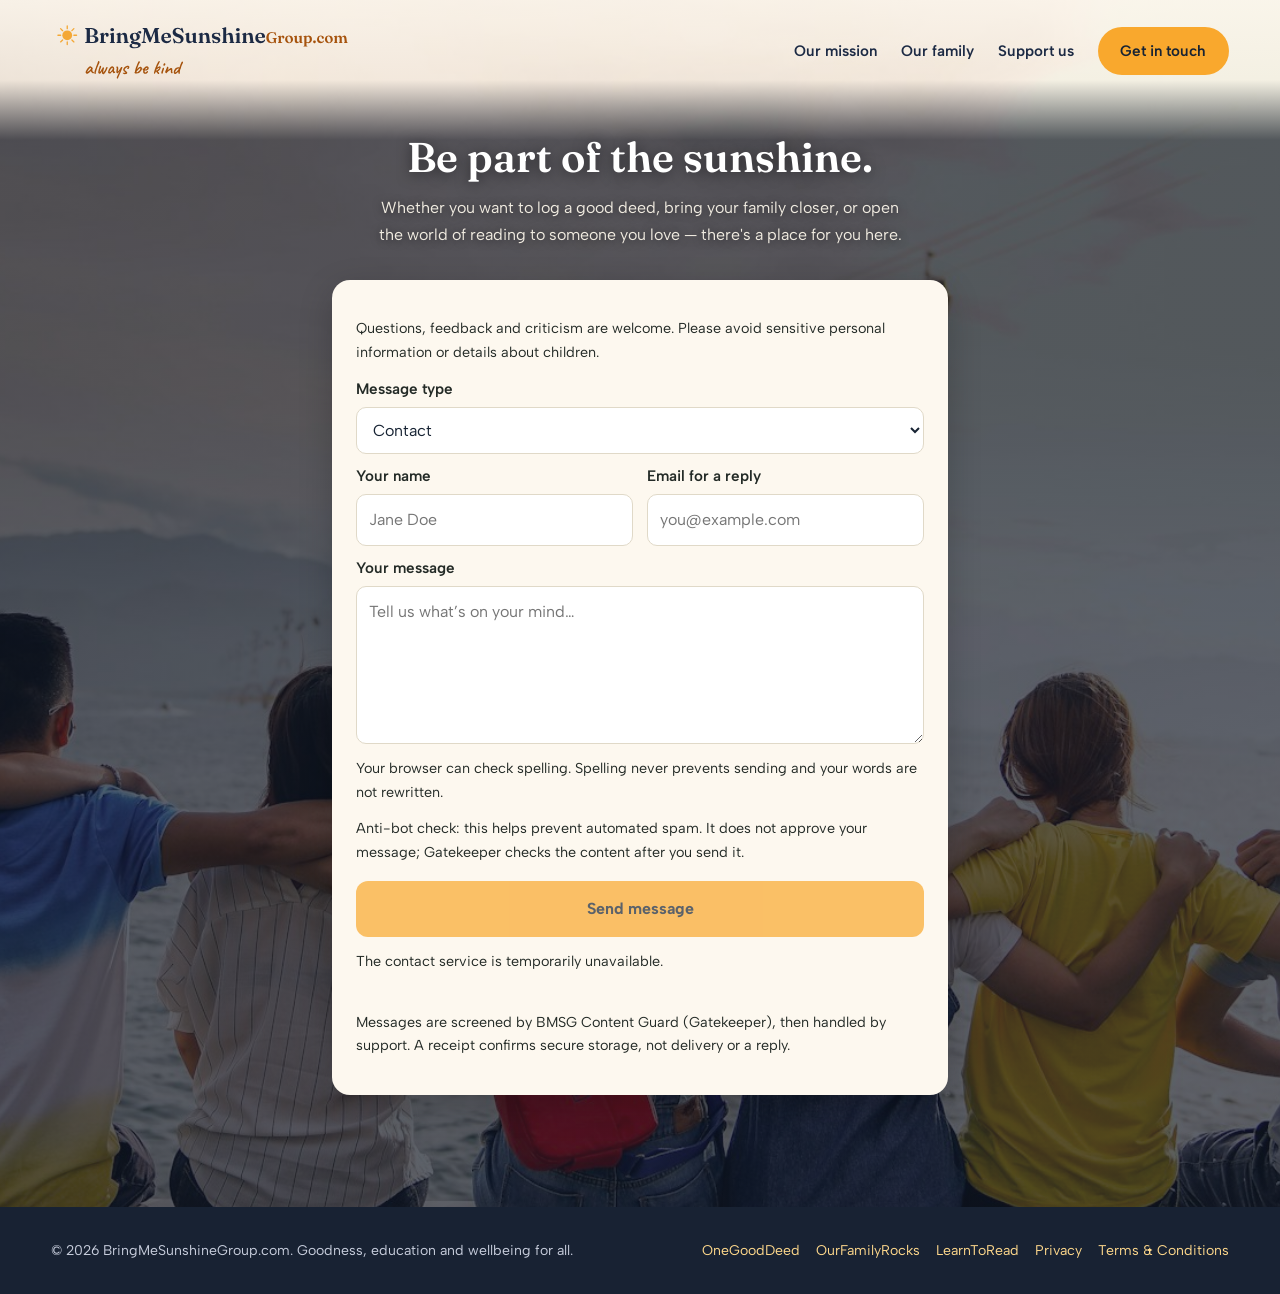
==== commit cac50681: "fix(site): simplify contact navigation and legal spacing" ====
--- a/contact.html
+++ b/contact.html
@@ -243,13 +243,13 @@
 <link rel="stylesheet" href="brand/web/bmsg-lockup-v1.2.css">
 <link rel="canonical" href="https://bringmesunshinegroup.com/contact.html">
 <link rel="stylesheet" href="site-layout.css">
-<link rel="stylesheet" href="contact-v1.css"><script src="contact-v1.js" defer></script></head><body class="site-subpage bmsg"><div data-environment hidden>Staging — test messages only</div><header>
+<link rel="stylesheet" href="contact-v1.css"><script src="contact-v1.js" defer></script></head><body class="site-subpage bmsg contact-view"><header>
   <a class="logo" href="https://bringmesunshinegroup.com/index.html" aria-label="BringMeSunshineGroup.com home"><svg xmlns="http://www.w3.org/2000/svg" viewBox="0 0 429 96" width="429" height="96" role="img" aria-label="BringMeSunshineGroup.com — always be kind" class="bmsg-web-logo"><title>BringMeSunshineGroup.com — always be kind</title><g fill="#f4a836" stroke="#f4a836" stroke-width="1.9" stroke-linecap="round"><circle cx="23.2" cy="24.7" r="7" stroke="none"/><path d="M23.2 11.4v3.8m0 19v3.8M9.9 24.7h3.8m19 0h3.8M13.7 15.2l2.9 2.9m13.3 13.3 2.8 2.8m0-19-2.8 2.9m-13.3 13.3-2.9 2.8"/></g><path data-part="name" fill="#1c2a44" d="M67.86 30.6Q67.86 32.87 65.91499999999999 34.295Q63.97 35.72 60.08 35.72H49.58Q49.15 35.72 48.94 35.54Q48.73 35.36 48.73 35.07Q48.73 34.54 49.33 34.36L50.23 34.16Q50.6 34.06 50.79 33.855000000000004Q50.98 33.65 50.98 33.31V16.83Q50.98 16.5 50.795 16.3Q50.61 16.1 50.23 16.0L49.33 15.8Q48.73 15.62 48.73 15.09Q48.73 14.78 48.94 14.61Q49.15 14.44 49.58 14.44H57.72Q60.56 14.44 62.555 15.215Q64.55 15.99 65.6 17.365Q66.65 18.74 66.65 20.58Q66.65 22.09 65.79 23.29Q64.93 24.49 63.265 25.185Q61.6 25.88 59.15 25.88L59.98 25.43Q62.37 25.43 64.14 26.09Q65.91 26.75 66.88499999999999 27.92Q67.86 29.09 67.86 30.6ZM58.36 26.4H54.4V25.25H58.03Q59.38 25.25 60.315 24.740000000000002Q61.25 24.23 61.735 23.235Q62.22 22.24 62.22 20.82Q62.22 19.28 61.61 18.145000000000003Q61.0 17.01 59.84 16.375Q58.68 15.74 57.02 15.74H55.64V33.01Q55.64 33.73 56.08 34.075Q56.52 34.42 57.38 34.42H59.05Q60.4 34.42 61.325 33.935Q62.25 33.45 62.725 32.555Q63.2 31.66 63.2 30.47Q63.2 28.62 61.965 27.509999999999998Q60.73 26.4 58.36 26.4ZM75.11 27.71Q75.11 25.52 75.735 24.04Q76.36 22.56 77.36500000000001 21.814999999999998Q78.37 21.07 79.52 21.07Q80.95 21.07 81.72 21.880000000000003Q82.49 22.69 82.49 24.21Q82.49 25.55 81.93 26.21Q81.37 26.87 80.49 26.87Q79.6 26.87 79.13 26.395000000000003Q78.66 25.92 78.66 25.06V24.5Q78.65 24.03 78.44 23.795Q78.23 23.56 77.75 23.56Q77.22 23.56 76.72999999999999 24.0Q76.24 24.44 75.935 25.34Q75.63 26.24 75.63 27.64ZM75.4 22.05 75.63 25.64V33.41Q75.63 33.82 75.78999999999999 34.019999999999996Q75.95 34.22 76.39 34.29L77.71 34.5Q78.04 34.55 78.2 34.705Q78.36 34.86 78.36 35.13Q78.36 35.41 78.16 35.565Q77.96 35.72 77.57 35.72H70.51Q70.11 35.72 69.925 35.56Q69.74 35.4 69.74 35.14Q69.74 34.93 69.87 34.78Q70.0 34.63 70.27 34.53L70.88 34.38Q71.15 34.29 71.28 34.085Q71.41 33.88 71.41 33.43V24.53Q71.41 24.17 71.3 24.01Q71.19 23.85 70.94 23.81L70.11 23.75Q69.86 23.69 69.745 23.565Q69.63 23.44 69.63 23.24Q69.63 23.01 69.775 22.86Q69.92 22.71 70.29 22.58L73.19 21.57Q73.88 21.31 74.205 21.229999999999997Q74.53 21.15 74.72 21.15Q75.03 21.15 75.185 21.354999999999997Q75.34 21.56 75.4 22.05ZM89.95 22.04V33.42Q89.95 33.87 90.08 34.08Q90.21 34.29 90.47 34.38L91.07 34.53Q91.35 34.62 91.475 34.769999999999996Q91.6 34.92 91.6 35.14Q91.6 35.41 91.41499999999999 35.565Q91.23 35.72 90.83 35.72H84.83Q84.43 35.72 84.245 35.565Q84.06 35.41 84.06 35.14Q84.06 34.93 84.185 34.78Q84.31 34.63 84.59 34.53L85.21 34.38Q85.47 34.29 85.6 34.085Q85.73 33.88 85.73 33.43V24.5Q85.73 24.14 85.62 23.985Q85.51 23.83 85.26 23.79L84.44 23.73Q84.18 23.67 84.07 23.545Q83.96 23.42 83.96 23.22Q83.96 22.98 84.1 22.84Q84.24 22.7 84.61 22.56L87.57 21.51Q88.13 21.31 88.455 21.225Q88.78 21.14 89.02 21.14Q89.49 21.14 89.72 21.384999999999998Q89.95 21.63 89.95 22.04ZM87.53 18.85Q86.33 18.85 85.60499999999999 18.22Q84.88 17.59 84.88 16.58Q84.88 15.57 85.60499999999999 14.95Q86.33 14.33 87.53 14.33Q88.73 14.33 89.46000000000001 14.95Q90.19 15.57 90.19 16.58Q90.19 17.59 89.46000000000001 18.22Q88.73 18.85 87.53 18.85ZM99.38 22.04V33.42Q99.38 33.87 99.50999999999999 34.08Q99.64 34.29 99.91 34.38L100.49 34.54Q100.94 34.72 100.94 35.1Q100.94 35.72 100.15 35.72H94.26Q93.87 35.72 93.685 35.565Q93.5 35.41 93.5 35.14Q93.5 34.93 93.625 34.78Q93.75 34.63 94.02 34.53L94.64 34.38Q94.91 34.29 95.035 34.085Q95.16 33.88 95.16 33.43V24.5Q95.16 24.14 95.05 23.985Q94.94 23.83 94.69 23.79L93.87 23.73Q93.62 23.67 93.505 23.545Q93.39 23.42 93.39 23.22Q93.39 22.98 93.53 22.84Q93.67 22.7 94.04 22.56L97.01 21.51Q97.54 21.31 97.86500000000001 21.225Q98.19 21.14 98.48 21.14Q98.93 21.14 99.155 21.384999999999998Q99.38 21.63 99.38 22.04ZM98.93 25.39 98.28 24.72 98.87 24.2Q100.75 22.51 102.09 21.79Q103.43 21.07 104.64 21.07Q106.47 21.07 107.49000000000001 22.29Q108.51 23.51 108.72 25.57L109.6 33.38Q109.65 33.85 109.765 34.075Q109.88 34.3 110.17 34.39L110.72 34.53Q110.99 34.63 111.115 34.78Q111.24 34.93 111.24 35.14Q111.24 35.41 111.06 35.565Q110.88 35.72 110.48 35.72H104.52Q103.74 35.72 103.74 35.1Q103.74 34.72 104.19 34.54L104.79 34.38Q105.08 34.29 105.22999999999999 34.065Q105.38 33.84 105.33 33.38L104.52 26.18Q104.37 24.86 103.855 24.2Q103.34 23.54 102.33 23.54Q101.69 23.54 100.995 23.875Q100.3 24.21 99.54 24.86ZM122.19 34.39Q120.11 34.08 119.17 33.84Q118.23 33.6 117.98 33.375Q117.73 33.15 117.73 32.92Q117.73 32.67 117.93 32.455Q118.13 32.24 118.58 32.04L118.29 31.81Q116.79 31.97 115.94 32.370000000000005Q115.09 32.77 114.735 33.33Q114.38 33.89 114.38 34.54Q114.38 35.26 114.81 35.78Q115.24 36.3 116.41999999999999 36.695Q117.6 37.09 119.84 37.44Q121.68 37.72 122.70500000000001 38.04Q123.73 38.36 124.135 38.76Q124.54 39.16 124.54 39.7Q124.54 40.38 124.11000000000001 40.86Q123.68 41.34 122.755 41.595Q121.83 41.85 120.32 41.85Q117.67 41.85 116.58 41.025000000000006Q115.49 40.2 115.49 38.85Q115.49 38.15 116.08 37.575Q116.67 37.0 117.82 36.81L117.59 36.39Q114.61 36.75 113.45 37.67Q112.29 38.59 112.29 39.78Q112.29 40.76 112.995 41.525Q113.7 42.29 115.315 42.730000000000004Q116.93 43.17 119.66 43.17Q123.82 43.17 126.02 41.85Q128.22 40.53 128.22 38.46Q128.22 37.33 127.65 36.535Q127.08 35.74 125.75999999999999 35.22Q124.44 34.7 122.19 34.39ZM122.53 22.58 123.46 22.7Q123.99 21.63 124.35499999999999 21.255Q124.72 20.88 125.2 20.88Q125.63 20.88 125.88 21.104999999999997Q126.13 21.33 126.33500000000001 21.625Q126.54 21.92 126.815 22.145000000000003Q127.09 22.37 127.58 22.37Q128.27 22.37 128.68 21.87Q129.09 21.37 129.09 20.55Q129.09 19.6 128.49 19.065Q127.89 18.53 126.91 18.53Q125.75 18.53 124.735 19.295Q123.72 20.06 123.01 21.59ZM126.99 26.52Q126.99 24.99 126.16 23.765Q125.33 22.54 123.785 21.825Q122.24 21.11 120.11 21.11Q117.91 21.11 116.25999999999999 21.85Q114.61 22.59 113.705 23.915Q112.8 25.24 112.8 26.98Q112.8 28.5 113.64 29.73Q114.48 30.96 116.035 31.67Q117.59 32.38 119.71 32.38Q121.9 32.38 123.535 31.645000000000003Q125.17 30.91 126.08 29.585Q126.99 28.26 126.99 26.52ZM119.35 22.32Q120.63 22.24 121.475 23.375Q122.32 24.51 122.56 26.67Q122.79 28.75 122.23 29.884999999999998Q121.67 31.02 120.43 31.11Q119.58 31.16 118.91 30.67Q118.24 30.18 117.81 29.185000000000002Q117.38 28.19 117.22 26.77Q117.07 25.38 117.26499999999999 24.405Q117.46 23.43 117.99 22.905Q118.52 22.38 119.35 22.32ZM143.57 29.76 142.14 30.26 147.77 15.75Q148.05 15.01 148.425 14.725Q148.8 14.44 149.46 14.44H153.91Q154.35 14.44 154.565 14.61Q154.78 14.78 154.78 15.09Q154.78 15.35 154.635 15.524999999999999Q154.49 15.7 154.17 15.8L153.35 16.01Q152.85 16.15 152.675 16.41Q152.5 16.67 152.54 17.26L153.71 33.11Q153.74 33.62 153.91500000000002 33.825Q154.09 34.03 154.54 34.16L155.34 34.36Q155.64 34.45 155.77499999999998 34.620000000000005Q155.91 34.79 155.91 35.04Q155.91 35.33 155.7 35.525Q155.49 35.72 155.05 35.72H147.68Q147.24 35.72 147.025 35.54Q146.81 35.36 146.81 35.07Q146.81 34.82 146.945 34.64Q147.08 34.46 147.42 34.36L148.23 34.16Q148.75 34.01 148.93 33.79Q149.11 33.57 149.08 33.11L147.82 16.95L149.13 16.85L142.68 33.63Q142.43 34.33 142.155 34.53Q141.88 34.73 141.51 34.73Q141.24 34.73 141.02 34.655Q140.8 34.58 140.60500000000002 34.335Q140.41 34.09 140.2 33.57L133.61 17.29L134.87 16.8L133.56 32.6Q133.5 33.25 133.84 33.595Q134.18 33.94 134.78 34.18L135.56 34.43Q135.79 34.53 135.92000000000002 34.67Q136.05 34.81 136.05 35.05Q136.05 35.35 135.835 35.535Q135.62 35.72 135.19 35.72H130.28Q129.84 35.72 129.63 35.54Q129.42 35.36 129.42 35.07Q129.42 34.77 129.6 34.61Q129.78 34.45 130.08 34.34L130.71 34.13Q131.25 33.95 131.57 33.595Q131.89 33.24 131.94 32.59L133.2 17.62Q133.26 16.89 133.065 16.52Q132.87 16.15 132.35 16.01L131.58 15.83Q131.25 15.73 131.09 15.555Q130.93 15.38 130.93 15.1Q130.93 14.44 131.82 14.44H136.23Q136.84 14.44 137.215 14.684999999999999Q137.59 14.93 137.88 15.68ZM171.59 26.83Q171.59 27.58 171.16500000000002 27.985Q170.74 28.39 169.92 28.39H160.44V27.31H166.63Q167.36 27.31 167.36 26.64Q167.36 24.58 166.63 23.52Q165.9 22.46 164.69 22.46Q163.75 22.46 163.03 23.03Q162.31 23.6 161.905 24.69Q161.5 25.78 161.5 27.32Q161.5 30.28 162.875 31.76Q164.25 33.24 166.52 33.24Q167.88 33.24 168.89999999999998 32.675Q169.92 32.11 170.45 31.08Q170.69 30.8 170.84 30.700000000000003Q170.99 30.6 171.15 30.6Q171.37 30.6 171.47 30.805Q171.57 31.01 171.57 31.29Q171.5 32.6 170.66 33.695Q169.82 34.79 168.385 35.44Q166.95 36.09 165.1 36.09Q162.93 36.09 161.255 35.195Q159.58 34.3 158.63 32.675Q157.68 31.05 157.68 28.88Q157.68 26.59 158.59 24.83Q159.5 23.07 161.195 22.064999999999998Q162.89 21.06 165.25 21.06Q167.24 21.06 168.66500000000002 21.799999999999997Q170.09 22.54 170.84 23.84Q171.59 25.14 171.59 26.83ZM182.57 36.18Q181.31 36.18 180.41500000000002 35.875Q179.52 35.57 178.96 35.265Q178.4 34.96 178.12 34.96Q177.85 34.96 177.64999999999998 35.150000000000006Q177.45 35.34 177.26 35.59Q177.07 35.84 176.87 36.03Q176.67 36.22 176.4 36.22Q176.1 36.22 175.89999999999998 36.035Q175.7 35.85 175.63 35.44L174.58 30.34Q174.52 30.03 174.655 29.805Q174.79 29.58 175.09 29.48Q175.43 29.36 175.685 29.490000000000002Q175.94 29.62 176.12 29.99Q177.02 31.77 178.015 32.805Q179.01 33.84 180.08499999999998 34.285Q181.16 34.73 182.27 34.73Q183.84 34.73 184.74 33.91Q185.64 33.09 185.64 31.7Q185.65 30.82 185.24 30.09Q184.83 29.36 183.695 28.68Q182.56 28.0 180.36 27.29Q178.05 26.53 176.655 25.55Q175.26 24.57 174.63 23.265Q174.0 21.96 174.0 20.24Q174.0 18.4 174.88 17.005Q175.76 15.61 177.35 14.83Q178.94 14.05 181.06 14.05Q182.42 14.05 183.31 14.335Q184.2 14.62 184.76999999999998 14.91Q185.34 15.2 185.71 15.2Q186.04 15.2 186.24 14.905Q186.44 14.61 186.665 14.305Q186.89 14.0 187.29 14.0Q187.6 14.0 187.805 14.2Q188.01 14.4 188.17 14.94L189.62 20.05Q189.73 20.42 189.6 20.71Q189.47 21.0 189.15 21.11Q188.82 21.21 188.56 21.08Q188.3 20.95 188.13 20.62Q187.15 18.69 186.065 17.57Q184.98 16.45 183.83499999999998 15.969999999999999Q182.69 15.49 181.52 15.49Q179.96 15.49 179.03500000000003 16.39Q178.11 17.29 178.11 18.76Q178.11 19.65 178.515 20.405Q178.92 21.16 180.02999999999997 21.875Q181.14 22.59 183.24 23.36Q185.61 24.21 187.0 25.19Q188.39 26.17 188.995 27.385Q189.6 28.6 189.6 30.18Q189.59 31.83 188.76 33.195Q187.93 34.56 186.37 35.370000000000005Q184.81 36.18 182.57 36.18ZM203.06 33.68V32.83L202.94 32.77V24.51Q202.94 24.15 202.825 23.994999999999997Q202.71 23.84 202.47 23.8L201.65 23.74Q201.39 23.68 201.27499999999998 23.555Q201.16 23.43 201.16 23.23Q201.16 22.99 201.3 22.85Q201.44 22.71 201.81 22.57L204.78 21.52Q205.31 21.32 205.64 21.235Q205.97 21.15 206.26 21.15Q206.7 21.15 206.93 21.395Q207.16 21.64 207.16 22.05V33.42Q207.16 33.87 207.285 34.08Q207.41 34.29 207.68 34.38L208.27 34.53Q208.55 34.62 208.68 34.769999999999996Q208.81 34.92 208.81 35.14Q208.81 35.41 208.62 35.565Q208.43 35.72 208.03 35.72H204.86Q204.09 35.72 203.575 35.15Q203.06 34.58 203.06 33.68ZM193.43 31.55V24.51Q193.43 24.15 193.32 23.994999999999997Q193.21 23.84 192.96 23.8L192.14 23.74Q191.88 23.68 191.76999999999998 23.555Q191.66 23.43 191.66 23.23Q191.66 22.99 191.8 22.85Q191.94 22.71 192.31 22.57L195.28 21.52Q195.83 21.31 196.155 21.229999999999997Q196.48 21.15 196.72 21.15Q197.19 21.15 197.42000000000002 21.395Q197.65 21.64 197.65 22.05V30.95Q197.65 32.29 198.29000000000002 32.95Q198.93 33.61 200.01 33.61Q200.68 33.61 201.43 33.285Q202.18 32.96 202.97 32.28L203.58 31.76L204.22 32.43L203.63 32.95Q201.75 34.69 200.33499999999998 35.385Q198.92 36.08 197.67 36.08Q195.78 36.08 194.60500000000002 34.86Q193.43 33.64 193.43 31.55ZM216.83 22.04V33.42Q216.83 33.87 216.96 34.08Q217.09 34.29 217.36 34.38L217.94 34.54Q218.39 34.72 218.39 35.1Q218.39 35.72 217.6 35.72H211.71Q211.32 35.72 211.135 35.565Q210.95 35.41 210.95 35.14Q210.95 34.93 211.075 34.78Q211.2 34.63 211.47 34.53L212.09 34.38Q212.36 34.29 212.485 34.085Q212.61 33.88 212.61 33.43V24.5Q212.61 24.14 212.5 23.985Q212.39 23.83 212.14 23.79L211.32 23.73Q211.07 23.67 210.95499999999998 23.545Q210.84 23.42 210.84 23.22Q210.84 22.98 210.98000000000002 22.84Q211.12 22.7 211.49 22.56L214.46 21.51Q214.99 21.31 215.32 21.225Q215.65 21.14 215.93 21.14Q216.38 21.14 216.60500000000002 21.384999999999998Q216.83 21.63 216.83 22.04ZM216.38 25.39 215.73 24.72 216.32 24.2Q218.2 22.51 219.54 21.79Q220.88 21.07 222.09 21.07Q223.92 21.07 224.94 22.29Q225.96 23.51 226.17 25.57L227.05 33.38Q227.1 33.85 227.215 34.075Q227.33 34.3 227.62 34.39L228.17 34.53Q228.44 34.63 228.57 34.78Q228.7 34.93 228.7 35.14Q228.7 35.41 228.515 35.565Q228.33 35.72 227.93 35.72H221.97Q221.19 35.72 221.19 35.1Q221.19 34.72 221.64 34.54L222.24 34.38Q222.53 34.29 222.68 34.065Q222.83 33.84 222.78 33.38L221.97 26.18Q221.82 24.86 221.305 24.2Q220.79 23.54 219.78 23.54Q219.14 23.54 218.45 23.875Q217.76 24.21 216.99 24.86ZM236.53 34.81Q237.57 34.81 238.14999999999998 34.285Q238.73 33.76 238.73 32.95Q238.73 32.44 238.5 32.019999999999996Q238.27 31.6 237.635 31.255000000000003Q237.0 30.91 235.79 30.63Q233.5 30.14 232.24 29.41Q230.98 28.68 230.49 27.73Q230.0 26.78 230.0 25.62Q230.0 23.53 231.475 22.3Q232.95 21.07 235.73 21.07Q236.74 21.07 237.38 21.240000000000002Q238.02 21.41 238.425 21.585Q238.83 21.76 239.13 21.76Q239.44 21.76 239.635 21.585Q239.83 21.41 240.025 21.235Q240.22 21.06 240.52 21.06Q240.73 21.06 240.89999999999998 21.2Q241.07 21.34 241.19 21.72L242.17 24.89Q242.33 25.39 242.27 25.700000000000003Q242.21 26.01 241.88 26.14Q241.57 26.26 241.32999999999998 26.145000000000003Q241.09 26.03 240.88 25.7Q240.18 24.46 239.395 23.73Q238.61 23.0 237.75 22.675Q236.89 22.35 235.96 22.35Q234.68 22.35 234.03 22.885Q233.38 23.42 233.38 24.31Q233.38 24.85 233.655 25.285Q233.93 25.72 234.685 26.09Q235.44 26.46 236.84 26.79Q238.79 27.22 239.93 27.895Q241.07 28.57 241.57 29.515Q242.07 30.46 242.07 31.71Q242.07 33.01 241.39999999999998 34.0Q240.73 34.99 239.54500000000002 35.540000000000006Q238.36 36.09 236.79 36.09Q235.81 36.09 235.21 35.895Q234.61 35.7 234.22000000000003 35.505Q233.83 35.31 233.49 35.31Q233.18 35.31 232.95 35.5Q232.72 35.69 232.51 35.885Q232.3 36.08 232.03 36.08Q231.82 36.08 231.665 35.925Q231.51 35.77 231.44 35.4L230.84 32.42Q230.73 31.85 230.8 31.57Q230.87 31.29 231.16 31.18Q231.47 31.05 231.70499999999998 31.200000000000003Q231.94 31.35 232.19 31.75Q233.15 33.39 234.265 34.1Q235.38 34.81 236.53 34.81ZM250.52 14.03V33.42Q250.52 33.87 250.645 34.08Q250.77 34.29 251.04 34.38L251.62 34.54Q252.07 34.72 252.07 35.1Q252.07 35.72 251.29 35.72H245.39Q245.0 35.72 244.815 35.565Q244.63 35.41 244.63 35.14Q244.63 34.93 244.755 34.78Q244.88 34.63 245.16 34.53L245.77 34.38Q246.04 34.29 246.17000000000002 34.085Q246.3 33.88 246.3 33.43V16.49Q246.3 16.13 246.185 15.969999999999999Q246.07 15.81 245.83 15.77L245.01 15.72Q244.75 15.66 244.635 15.530000000000001Q244.52 15.4 244.52 15.2Q244.52 14.97 244.66000000000003 14.825Q244.8 14.68 245.17 14.55L248.14 13.5Q248.67 13.3 249.0 13.21Q249.33 13.12 249.62 13.12Q250.06 13.12 250.29000000000002 13.37Q250.52 13.62 250.52 14.03ZM250.06 25.39 249.42 24.72 250.01 24.2Q251.88 22.51 253.225 21.79Q254.57 21.07 255.77 21.07Q257.61 21.07 258.625 22.29Q259.64 23.51 259.86 25.57L260.73 33.38Q260.78 33.85 260.9 34.075Q261.02 34.3 261.3 34.39L261.86 34.53Q262.13 34.63 262.255 34.78Q262.38 34.93 262.38 35.14Q262.38 35.41 262.195 35.565Q262.01 35.72 261.61 35.72H255.66Q254.87 35.72 254.87 35.1Q254.87 34.72 255.32 34.54L255.92 34.38Q256.21 34.29 256.365 34.065Q256.52 33.84 256.46 33.38L255.65 26.18Q255.5 24.86 254.985 24.2Q254.47 23.54 253.46 23.54Q252.83 23.54 252.135 23.875Q251.44 24.21 250.67 24.86ZM269.63 22.04V33.42Q269.63 33.87 269.76 34.08Q269.89 34.29 270.15 34.38L270.75 34.53Q271.03 34.62 271.155 34.769999999999996Q271.28 34.92 271.28 35.14Q271.28 35.41 271.095 35.565Q270.91 35.72 270.51 35.72H264.51Q264.11 35.72 263.925 35.565Q263.74 35.41 263.74 35.14Q263.74 34.93 263.865 34.78Q263.99 34.63 264.27 34.53L264.89 34.38Q265.15 34.29 265.28 34.085Q265.41 33.88 265.41 33.43V24.5Q265.41 24.14 265.3 23.985Q265.19 23.83 264.94 23.79L264.12 23.73Q263.86 23.67 263.75 23.545Q263.64 23.42 263.64 23.22Q263.64 22.98 263.775 22.84Q263.91 22.7 264.29 22.56L267.25 21.51Q267.81 21.31 268.135 21.225Q268.46 21.14 268.7 21.14Q269.17 21.14 269.4 21.384999999999998Q269.63 21.63 269.63 22.04ZM267.21 18.85Q266.01 18.85 265.28499999999997 18.22Q264.56 17.59 264.56 16.58Q264.56 15.57 265.28499999999997 14.95Q266.01 14.33 267.21 14.33Q268.41 14.33 269.14 14.95Q269.87 15.57 269.87 16.58Q269.87 17.59 269.14 18.22Q268.41 18.85 267.21 18.85ZM279.06 22.04V33.42Q279.06 33.87 279.19 34.08Q279.32 34.29 279.59 34.38L280.16 34.54Q280.62 34.72 280.62 35.1Q280.62 35.72 279.83 35.72H273.94Q273.55 35.72 273.365 35.565Q273.18 35.41 273.18 35.14Q273.18 34.93 273.305 34.78Q273.43 34.63 273.7 34.53L274.32 34.38Q274.59 34.29 274.715 34.085Q274.84 33.88 274.84 33.43V24.5Q274.84 24.14 274.73 23.985Q274.62 23.83 274.37 23.79L273.55 23.73Q273.29 23.67 273.18 23.545Q273.07 23.42 273.07 23.22Q273.07 22.98 273.21000000000004 22.84Q273.35 22.7 273.72 22.56L276.68 21.51Q277.22 21.31 277.545 21.225Q277.87 21.14 278.16 21.14Q278.61 21.14 278.83500000000004 21.384999999999998Q279.06 21.63 279.06 22.04ZM278.61 25.39 277.96 24.72 278.55 24.2Q280.43 22.51 281.77 21.79Q283.11 21.07 284.32 21.07Q286.15 21.07 287.16499999999996 22.29Q288.18 23.51 288.4 25.57L289.28 33.38Q289.33 33.85 289.445 34.075Q289.56 34.3 289.85 34.39L290.4 34.53Q290.67 34.63 290.795 34.78Q290.92 34.93 290.92 35.14Q290.92 35.41 290.74 35.565Q290.56 35.72 290.16 35.72H284.2Q283.42 35.72 283.42 35.1Q283.42 34.72 283.87 34.54L284.47 34.38Q284.76 34.29 284.90999999999997 34.065Q285.06 33.84 285.01 33.38L284.2 26.18Q284.05 24.86 283.53499999999997 24.2Q283.02 23.54 282.01 23.54Q281.37 23.54 280.675 23.875Q279.98 24.21 279.21 24.86ZM306.08 26.83Q306.08 27.58 305.655 27.985Q305.23 28.39 304.41 28.39H294.93V27.31H301.12Q301.85 27.31 301.85 26.64Q301.85 24.58 301.12 23.52Q300.39 22.46 299.18 22.46Q298.24 22.46 297.52 23.03Q296.8 23.6 296.395 24.69Q295.99 25.78 295.99 27.32Q295.99 30.28 297.365 31.76Q298.74 33.24 301.01 33.24Q302.37 33.24 303.39 32.675Q304.41 32.11 304.94 31.08Q305.18 30.8 305.33000000000004 30.700000000000003Q305.48 30.6 305.64 30.6Q305.86 30.6 305.96000000000004 30.805Q306.06 31.01 306.06 31.29Q305.99 32.6 305.15 33.695Q304.31 34.79 302.875 35.44Q301.44 36.09 299.59 36.09Q297.42 36.09 295.745 35.195Q294.07 34.3 293.12 32.675Q292.17 31.05 292.17 28.88Q292.17 26.59 293.08000000000004 24.83Q293.99 23.07 295.685 22.064999999999998Q297.38 21.06 299.73 21.06Q301.73 21.06 303.155 21.799999999999997Q304.58 22.54 305.33 23.84Q306.08 25.14 306.08 26.83Z"/><path data-part="suffix" fill="#a6530d" d="M321.66 35.45Q321.66 35.8 321.52 35.955Q321.38 36.11 321.09 36.11Q320.82 36.11 320.6 35.935Q320.38 35.76 320.18 35.53Q319.98 35.3 319.79 35.125Q319.6 34.95 319.4 34.95Q319.18 34.95 318.875 35.125Q318.57 35.3 318.12 35.525Q317.67 35.75 317.025 35.925Q316.38 36.1 315.48 36.1Q313.72 36.1 312.32500000000005 35.525000000000006Q310.93 34.95 309.95000000000005 33.885000000000005Q308.97 32.82 308.45500000000004 31.355Q307.94 29.89 307.94 28.12Q307.94 26.37 308.51 24.89Q309.08 23.41 310.12 22.32Q311.16 21.23 312.56 20.630000000000003Q313.96 20.03 315.61 20.03Q316.76 20.03 317.485 20.25Q318.21 20.47 318.63 20.689999999999998Q319.05 20.91 319.28 20.91Q319.55 20.91 319.71500000000003 20.715Q319.88 20.52 320.04499999999996 20.325Q320.21 20.13 320.48 20.13Q320.66 20.13 320.78 20.244999999999997Q320.9 20.36 320.98 20.64L322.1 24.51Q322.17 24.75 322.055 24.935000000000002Q321.94 25.12 321.7 25.17Q321.46 25.21 321.27 25.12Q321.08 25.03 320.97 24.78Q320.36 23.41 319.6 22.615000000000002Q318.84 21.82 317.93499999999995 21.475Q317.03 21.13 316.01 21.13Q314.63 21.13 313.57 21.905Q312.51 22.68 311.91499999999996 24.11Q311.32 25.54 311.32 27.5Q311.32 29.8 311.995 31.4Q312.67 33.0 313.82500000000005 33.825Q314.98 34.65 316.44 34.65Q316.94 34.65 317.345 34.55Q317.75 34.45 318.03999999999996 34.260000000000005Q318.33 34.07 318.485 33.8Q318.64 33.53 318.64 33.19V30.4Q318.64 30.16 318.51 30.03Q318.38 29.9 318.01 29.82L317.27 29.68Q317.02 29.62 316.885 29.5Q316.75 29.38 316.75 29.2Q316.75 28.99 316.905 28.869999999999997Q317.06 28.75 317.37 28.75H322.49Q322.82 28.75 322.97 28.869999999999997Q323.12 28.99 323.12 29.19Q323.12 29.37 323.02 29.475Q322.92 29.58 322.68 29.66L322.24 29.78Q321.94 29.87 321.8 30.0Q321.66 30.13 321.66 30.4ZM328.39 29.95Q328.39 28.37 328.84000000000003 27.305Q329.29 26.24 330.015 25.705Q330.74 25.17 331.57 25.17Q332.59 25.17 333.15 25.755000000000003Q333.71 26.34 333.71 27.43Q333.71 28.4 333.30499999999995 28.875Q332.9 29.35 332.26 29.35Q331.62 29.35 331.28499999999997 29.005000000000003Q330.95 28.66 330.95 28.04V27.64Q330.94 27.3 330.78999999999996 27.130000000000003Q330.64 26.96 330.29 26.96Q329.91 26.96 329.555 27.28Q329.2 27.6 328.98 28.245Q328.76 28.89 328.76 29.91ZM328.6 25.88 328.76 28.46V34.06Q328.76 34.35 328.88 34.495000000000005Q329.0 34.64 329.31 34.69L330.26 34.84Q330.5 34.88 330.615 34.99Q330.73 35.1 330.73 35.29Q330.73 35.49 330.58500000000004 35.605000000000004Q330.44 35.72 330.16 35.72H325.08Q324.79 35.72 324.655 35.605000000000004Q324.52 35.49 324.52 35.3Q324.52 35.15 324.615 35.04Q324.71 34.93 324.9 34.86L325.35 34.75Q325.54 34.69 325.63 34.54Q325.72 34.39 325.72 34.07V27.66Q325.72 27.4 325.64 27.285Q325.56 27.17 325.39 27.14L324.79 27.1Q324.61 27.06 324.53 26.97Q324.45 26.88 324.45 26.73Q324.45 26.57 324.54999999999995 26.46Q324.65 26.35 324.92 26.26L327.01 25.53Q327.51 25.34 327.74 25.285Q327.97 25.23 328.11 25.23Q328.33 25.23 328.445 25.380000000000003Q328.56 25.53 328.6 25.88ZM340.49 25.17Q342.16 25.17 343.425 25.86Q344.69 26.55 345.4 27.77Q346.11 28.99 346.11 30.6Q346.11 32.14 345.38 33.36Q344.65 34.58 343.36 35.285Q342.07 35.99 340.38 35.99Q338.71 35.99 337.45 35.295Q336.19 34.6 335.475 33.375Q334.76 32.15 334.76 30.56Q334.76 29.0 335.49 27.785Q336.22 26.57 337.51 25.87Q338.8 25.17 340.49 25.17ZM341.25 34.93Q341.99 34.81 342.44 34.24Q342.89 33.67 343.015 32.655Q343.14 31.64 342.89 30.21Q342.64 28.78 342.16499999999996 27.855Q341.69 26.93 341.04499999999996 26.52Q340.4 26.11 339.63 26.23Q338.89 26.35 338.435 26.92Q337.98 27.49 337.86 28.505Q337.74 29.52 337.99 30.95Q338.24 32.37 338.71500000000003 33.3Q339.19 34.23 339.83500000000004 34.64Q340.48 35.05 341.25 34.93ZM355.55 34.25V33.64L355.46 33.6V27.65Q355.46 27.39 355.38 27.275Q355.3 27.16 355.13 27.13L354.54 27.09Q354.35 27.05 354.27 26.96Q354.19 26.87 354.19 26.72Q354.19 26.56 354.28999999999996 26.455Q354.39 26.35 354.66 26.25L356.79 25.5Q357.17 25.35 357.40999999999997 25.29Q357.65 25.23 357.85 25.23Q358.17 25.23 358.33500000000004 25.405Q358.5 25.58 358.5 25.88V34.06Q358.5 34.39 358.595 34.54Q358.69 34.69 358.88 34.75L359.31 34.86Q359.51 34.93 359.6 35.035Q359.69 35.14 359.69 35.3Q359.69 35.49 359.555 35.605000000000004Q359.42 35.72 359.13 35.72H356.85Q356.29 35.72 355.92 35.31Q355.55 34.9 355.55 34.25ZM348.62 32.72V27.65Q348.62 27.39 348.53999999999996 27.275Q348.46 27.16 348.28 27.13L347.69 27.09Q347.51 27.05 347.42499999999995 26.96Q347.34 26.87 347.34 26.72Q347.34 26.56 347.44 26.455Q347.54 26.35 347.81 26.25L349.95 25.5Q350.35 25.35 350.58500000000004 25.29Q350.82 25.23 350.99 25.23Q351.33 25.23 351.495 25.405Q351.66 25.58 351.66 25.88V32.28Q351.66 33.25 352.12 33.725Q352.58 34.2 353.36 34.2Q353.84 34.2 354.38 33.97Q354.92 33.74 355.49 33.25L355.93 32.87L356.39 33.35L355.96 33.73Q354.61 34.98 353.59000000000003 35.48Q352.57 35.98 351.68 35.98Q350.31 35.98 349.46500000000003 35.099999999999994Q348.62 34.22 348.62 32.72ZM365.23 25.86V27.1L365.34 27.35V39.17Q365.34 39.49 365.43499999999995 39.644999999999996Q365.53 39.8 365.72 39.85L366.31 39.96Q366.51 40.03 366.6 40.14Q366.69 40.25 366.69 40.4Q366.69 40.6 366.555 40.71Q366.42 40.82 366.13 40.82H361.66Q361.38 40.82 361.245 40.71Q361.11 40.6 361.11 40.4Q361.11 40.25 361.20500000000004 40.14Q361.3 40.03 361.49 39.97L361.93 39.86Q362.12 39.8 362.21000000000004 39.644999999999996Q362.3 39.49 362.3 39.17V27.64Q362.3 27.38 362.22 27.265Q362.14 27.15 361.96 27.12L361.38 27.08Q361.19 27.04 361.11 26.945Q361.03 26.85 361.03 26.71Q361.03 26.54 361.13 26.445Q361.23 26.35 361.5 26.24L363.51 25.48Q363.88 25.33 364.12 25.27Q364.36 25.21 364.55 25.21Q364.89 25.21 365.06 25.39Q365.23 25.57 365.23 25.86ZM364.76 28.52 364.3 27.95Q365.16 26.63 366.255 25.9Q367.35 25.17 368.7 25.17Q369.98 25.17 370.985 25.82Q371.99 26.47 372.57 27.63Q373.15 28.79 373.15 30.3Q373.15 32.03 372.46 33.31Q371.77 34.59 370.595 35.290000000000006Q369.42 35.99 367.96 35.99Q366.68 35.99 365.70000000000005 35.394999999999996Q364.72 34.8 364.09 33.66L364.79 33.08Q365.31 33.96 365.96500000000003 34.39Q366.62 34.82 367.39 34.82Q368.14 34.82 368.73 34.379999999999995Q369.32 33.94 369.655 33.01Q369.99 32.08 369.99 30.63Q369.99 29.26 369.66499999999996 28.380000000000003Q369.34 27.5 368.77 27.064999999999998Q368.2 26.63 367.47 26.63Q366.71 26.63 366.025 27.095Q365.34 27.56 364.76 28.52ZM376.79 35.96Q376.26 35.96 375.825 35.69Q375.39 35.42 375.135 34.97Q374.88 34.52 374.88 34.0Q374.88 33.46 375.135 33.019999999999996Q375.39 32.58 375.825 32.32Q376.26 32.06 376.79 32.06Q377.33 32.06 377.76 32.32Q378.19 32.58 378.445 33.019999999999996Q378.7 33.46 378.7 34.0Q378.7 34.52 378.445 34.97Q378.19 35.42 377.76 35.69Q377.33 35.96 376.79 35.96ZM390.25 28.15Q390.25 28.77 389.82 29.185000000000002Q389.39 29.6 388.68 29.6Q387.99 29.6 387.62 29.215Q387.25 28.83 387.25 28.2V27.81Q387.25 27.07 386.805 26.62Q386.36 26.17 385.59 26.17Q384.9 26.17 384.36 26.590000000000003Q383.82 27.01 383.505 27.79Q383.19 28.57 383.19 29.66Q383.19 31.04 383.655 31.99Q384.12 32.94 384.93 33.425Q385.74 33.91 386.77 33.91Q387.71 33.91 388.40999999999997 33.525Q389.11 33.14 389.5 32.43Q389.67 32.23 389.78 32.155Q389.89 32.08 390.01 32.09Q390.17 32.09 390.24 32.230000000000004Q390.31 32.37 390.3 32.57Q390.24 33.51 389.645 34.29Q389.05 35.07 388.05 35.525Q387.05 35.98 385.75 35.98Q384.2 35.98 383.0 35.34Q381.8 34.7 381.12 33.540000000000006Q380.44 32.38 380.44 30.8Q380.44 29.2 381.125 27.924999999999997Q381.81 26.65 383.055 25.91Q384.3 25.17 385.98 25.17Q387.3 25.17 388.255 25.575000000000003Q389.21 25.98 389.73 26.66Q390.25 27.34 390.25 28.15ZM397.43 25.17Q399.09 25.17 400.36 25.86Q401.63 26.55 402.34000000000003 27.77Q403.05 28.99 403.05 30.6Q403.05 32.14 402.32 33.36Q401.59 34.58 400.29999999999995 35.285Q399.01 35.99 397.32 35.99Q395.65 35.99 394.385 35.295Q393.12 34.6 392.40999999999997 33.375Q391.7 32.15 391.7 30.56Q391.7 29.0 392.43 27.785Q393.16 26.57 394.44500000000005 25.87Q395.73 25.17 397.43 25.17ZM398.18 34.93Q398.92 34.81 399.375 34.24Q399.83 33.67 399.955 32.655Q400.08 31.64 399.82 30.21Q399.57 28.78 399.1 27.855Q398.63 26.93 397.98 26.52Q397.33 26.11 396.57 26.23Q395.82 26.35 395.37 26.92Q394.92 27.49 394.8 28.505Q394.68 29.52 394.93 30.95Q395.17 32.37 395.65 33.3Q396.13 34.23 396.775 34.64Q397.42 35.05 398.18 34.93ZM408.86 25.87V34.07Q408.86 34.39 408.95000000000005 34.54Q409.04 34.69 409.24 34.75L409.65 34.87Q409.98 35.0 409.98 35.28Q409.98 35.72 409.41 35.72H405.17Q404.89 35.72 404.755 35.605000000000004Q404.62 35.49 404.62 35.3Q404.62 35.15 404.71000000000004 35.04Q404.8 34.93 405.0 34.87L405.44 34.75Q405.63 34.69 405.725 34.54Q405.82 34.39 405.82 34.07V27.65Q405.82 27.39 405.74 27.275Q405.66 27.16 405.48 27.13L404.89 27.09Q404.7 27.04 404.62 26.95Q404.54 26.86 404.54 26.72Q404.54 26.55 404.64 26.445Q404.74 26.34 405.01 26.24L407.15 25.49Q407.53 25.35 407.765 25.285Q408.0 25.22 408.21 25.22Q408.53 25.22 408.695 25.4Q408.86 25.58 408.86 25.87ZM408.53 28.28 408.07 27.8 408.49 27.43Q409.85 26.17 410.855 25.67Q411.86 25.17 412.77 25.17Q414.15 25.17 414.98 26.045Q415.81 26.92 415.81 28.43V34.04Q415.81 34.38 415.90999999999997 34.535Q416.01 34.69 416.21 34.76L416.59 34.87Q416.91 35.01 416.91 35.28Q416.91 35.72 416.34 35.72H412.2Q411.63 35.72 411.63 35.28Q411.63 35.0 411.95 34.87L412.38 34.76Q412.59 34.69 412.67999999999995 34.525Q412.77 34.36 412.77 34.03V28.87Q412.77 27.91 412.32 27.43Q411.87 26.95 411.09 26.95Q410.6 26.95 410.07000000000005 27.18Q409.54 27.41 408.96 27.9ZM415.47 28.28 415.01 27.8 415.43 27.42Q416.74 26.21 417.69 25.69Q418.64 25.17 419.5 25.17Q420.83 25.17 421.57 26.05Q422.31 26.93 422.47 28.43L423.1 34.04Q423.13 34.38 423.21500000000003 34.540000000000006Q423.3 34.7 423.5 34.76L423.89 34.87Q424.09 34.93 424.17999999999995 35.04Q424.27 35.15 424.27 35.3Q424.27 35.49 424.14 35.605000000000004Q424.01 35.72 423.72 35.72H419.44Q418.88 35.72 418.88 35.28Q418.88 35.0 419.2 34.87L419.63 34.76Q419.84 34.69 419.95 34.525Q420.06 34.36 420.02 34.03L419.44 28.87Q419.33 27.91 418.95 27.43Q418.57 26.95 417.84 26.95Q417.4 26.95 416.91999999999996 27.189999999999998Q416.44 27.43 415.9 27.9Z"/><path data-part="motto" fill="#a6530d" d="M50.51 79.27Q50.4 79.05 50.095 78.86Q49.79 78.67 49.79 78.55Q49.79 78.44 49.7 78.24000000000001Q49.61 78.04 49.5 77.93Q49.36 77.76 49.565 77.12Q49.77 76.48 50.2 75.55000000000001Q50.63 74.62 51.16 73.64Q51.38 73.42 51.605000000000004 73.055Q51.83 72.69 51.94 72.58Q51.94 72.47 52.025 72.37Q52.11 72.27 52.22 72.27L52.37 71.92Q52.41 71.8 52.69 71.46000000000001Q52.97 71.12 53.385 70.715Q53.8 70.31 54.224999999999994 69.94Q54.65 69.57 54.94 69.41Q55.53 69.01 56.16 69.005Q56.79 69.0 57.23 69.36Q57.32 69.44 57.58 69.675Q57.84 69.91 58.18000000000001 70.195Q58.52 70.48 58.8 70.73L59.84 71.66L59.34 73.06Q58.99 74.18 59.165000000000006 75.02000000000001Q59.34 75.86 59.7 76.47Q59.84 76.78 60.14 76.985Q60.44 77.19 60.84 77.25Q61.06 77.27 61.255 77.41Q61.45 77.55 61.45 77.86Q61.45 78.4 61.255 78.655Q61.06 78.91 60.78 78.96Q59.86 79.08 59.03 78.685Q58.2 78.29 57.53 77.0Q57.42 76.84 57.24 76.375Q57.06 75.91 57.03 75.77Q56.92 75.91 56.695 76.175Q56.47 76.44 56.3 76.61Q54.31 78.63 52.885000000000005 79.25999999999999Q51.46 79.89 50.51 79.27ZM51.88 77.2Q52.01 77.28 52.489999999999995 77.055Q52.97 76.83 53.67 76.27Q54.62 75.45 55.355000000000004 74.77000000000001Q56.09 74.09 56.67 73.25L57.29 72.24Q57.01 71.6 56.754999999999995 71.39Q56.5 71.18 56.27 71.18Q55.91 71.18 55.334999999999994 71.71000000000001Q54.76 72.24 54.07 73.205Q53.38 74.17 52.61 75.49Q52.28 76.09 52.08 76.64500000000001Q51.88 77.2 51.88 77.2ZM63.47 80.21Q62.94 80.35 62.55 79.935Q62.16 79.52 62.03 78.71000000000001Q61.9 77.9 62.12 76.86Q62.26 76.53 62.345 76.205Q62.43 75.88 62.43 75.69Q62.49 75.41 62.655 74.865Q62.82 74.32 63.019999999999996 73.72999999999999Q63.22 73.14 63.4 72.68Q63.58 72.22 63.64 72.1Q63.75 72.1 63.835 71.905Q63.92 71.71 63.92 71.52Q63.92 71.29 64.015 71.01Q64.11 70.73 64.22 70.62Q64.22 70.48 64.28999999999999 70.30000000000001Q64.36 70.12 64.36 70.0Q64.36 69.89 64.43 69.78Q64.5 69.67 64.5 69.56Q64.7 69.19 65.02000000000001 68.395Q65.34 67.6 65.72 66.62Q66.1 65.64 66.435 64.685Q66.77 63.73 66.97999999999999 63.075Q67.19 62.42 67.19 62.28Q67.19 62.05 67.34 61.885Q67.49 61.72 67.71 61.72Q67.8 61.63 68.045 61.595Q68.29 61.56 68.41 61.56Q68.41 61.56 68.52 61.67Q68.63 61.78 68.85 62.01Q69.08 62.2 69.235 62.455Q69.39 62.71 69.39 63.04Q69.39 63.41 69.295 63.725Q69.2 64.04 68.945 64.6Q68.69 65.16 68.16 66.28Q67.94 66.84 67.685 67.33Q67.43 67.82 67.43 67.93Q67.43 68.04 67.33500000000001 68.265Q67.24 68.49 67.13 68.83Q67.01 69.05 66.815 69.485Q66.62 69.92 66.41 70.41Q66.2 70.9 66.06 71.25Q65.92 71.6 65.92 71.66Q65.92 71.77 65.905 71.88Q65.89 71.99 65.78 72.1Q65.67 72.1 65.655 72.255Q65.64 72.41 65.64 72.41Q65.64 72.69 65.19 73.9Q64.75 75.44 64.37 76.725Q63.99 78.01 63.99 78.8Q63.99 79.47 63.84 79.78Q63.69 80.09 63.47 80.21ZM74.08 80.11Q73.69 79.89 73.42 79.64Q73.15 79.39 73.03 78.88499999999999Q72.91 78.38 72.91 77.42Q72.91 76.92 72.895 76.575Q72.88 76.23 72.88 76.23Q72.88 76.23 72.615 76.52000000000001Q72.35 76.81 71.96 77.42Q71.35 78.57 70.805 79.06Q70.26 79.55 69.95 79.66Q69.81 79.72 69.46000000000001 79.64Q69.11 79.56 68.7 79.39500000000001Q68.29 79.23 67.995 79.055Q67.7 78.88 67.64 78.71Q67.58 78.57 67.58 78.08Q67.58 77.59 67.625 76.99000000000001Q67.67 76.39 67.755 75.87Q67.84 75.35 67.95 75.13Q67.95 75.04 67.99000000000001 74.945Q68.03 74.85 67.95 74.74Q67.95 74.74 68.13 74.12Q68.31 73.5 68.575 72.66Q68.84 71.82 69.08 71.08Q69.32 70.34 69.43 70.09Q69.43 69.86 69.5 69.61Q69.57 69.36 69.57 69.25Q69.57 69.0 69.85 68.72Q70.22 68.34 70.57 68.4Q70.92 68.46 71.2 68.69Q71.48 68.97 71.63 69.21000000000001Q71.78 69.45 71.75 69.825Q71.72 70.2 71.44 70.9Q71.16 71.52 70.89 72.205Q70.62 72.89 70.42 73.465Q70.22 74.04 70.13 74.34Q70.13 74.54 70.06 74.72Q69.99 74.9 69.99 75.02Q69.91 75.1 69.895 75.21Q69.88 75.32 69.88 75.44Q69.88 75.55 69.79499999999999 75.815Q69.71 76.08 69.71 76.39Q69.6 76.92 69.78 76.99000000000001Q69.96 77.06 70.19 76.95Q70.27 76.84 70.47999999999999 76.56Q70.69 76.28 70.89 75.97Q71.0 75.63 71.125 75.52Q71.25 75.41 71.33500000000001 75.32499999999999Q71.42 75.24 71.42 75.02Q71.42 74.9 71.685 74.55000000000001Q71.95 74.2 72.26 73.76Q72.85 72.75 72.99 72.47Q73.21 72.08 73.44999999999999 71.785Q73.69 71.49 73.88 71.04Q74.0 70.82 74.15 70.58Q74.3 70.34 74.61 70.34Q74.92 70.34 75.03 70.39500000000001Q75.14 70.45 75.23 70.76Q75.45 70.96 75.62 71.31Q75.79 71.66 75.79 71.85Q75.68 71.96 75.665 72.115Q75.65 72.27 75.65 72.27Q75.65 72.36 75.55000000000001 72.78Q75.45 73.2 75.26 73.59Q75.03 74.54 74.88 75.515Q74.73 76.49 74.725 77.16Q74.72 77.83 74.86 77.94Q75.03 78.05 75.305 77.61Q75.58 77.17 76.2 76.25Q76.34 76.02 76.75 75.52Q77.16 75.02 77.33 74.62Q77.33 74.48 77.495 74.16Q77.66 73.84 77.83 73.46000000000001Q78.0 73.08 78.0 72.83Q77.97 72.78 78.28 72.33Q78.59 71.88 78.87 71.18Q79.12 70.47 79.62 70.22Q80.12 69.97 80.53 70.11500000000001Q80.94 70.26 80.86 70.73Q80.72 71.68 80.22999999999999 72.93Q79.74 74.18 79.11 75.42500000000001Q78.48 76.67 77.86 77.62Q77.64 77.82 77.47 78.085Q77.3 78.35 77.3 78.46Q77.3 78.52 77.06 78.78999999999999Q76.82 79.06 76.485 79.405Q76.15 79.75 75.79 79.97Q75.42 80.25 74.975 80.28Q74.53 80.31 74.08 80.11ZM84.23 79.47Q84.01 79.52 83.64500000000001 79.50999999999999Q83.28 79.5 83.015 79.43Q82.75 79.36 82.75 79.27Q82.75 79.13 82.61 79.13Q82.61 79.13 82.36500000000001 78.935Q82.12 78.74 81.86 78.63Q81.61 78.24 81.565 77.74Q81.52 77.24 81.86 76.02Q81.91 75.19 82.38 74.215Q82.85 73.24 83.56 72.28Q84.27 71.32 85.03999999999999 70.565Q85.81 69.81 86.43 69.44Q86.82 69.05 87.445 69.025Q88.07 69.0 88.57 69.28Q88.85 69.42 89.16999999999999 69.80000000000001Q89.49 70.18 89.78 70.61000000000001Q90.07 71.04 90.24 71.4Q90.32 71.71 90.37 71.94999999999999Q90.42 72.19 90.435 72.525Q90.45 72.86 90.37 73.53Q90.23 74.04 90.13 74.625Q90.03 75.21 90.03 75.74Q89.97 76.28 90.155 76.5Q90.34 76.72 90.7 76.53Q91.04 76.36 91.385 76.45Q91.73 76.54 91.89500000000001 76.81Q92.06 77.08 91.89 77.53Q91.78 77.88 91.43 78.22Q91.08 78.56 90.62 78.78Q90.16 79.0 89.75 79.0Q89.44 79.0 89.145 78.715Q88.85 78.43 88.61 77.97Q88.37 77.51 88.2 77.0L88.03 76.36L86.96 77.36Q86.6 77.75 86.25 78.07Q85.9 78.39 85.81 78.53Q85.67 78.79 85.275 79.005Q84.88 79.22 84.23 79.47ZM84.77 77.13Q85.24 76.85 85.68 76.405Q86.12 75.96 86.53999999999999 75.41499999999999Q86.96 74.87 87.35 74.31Q87.83 73.66 88.055 73.215Q88.28 72.77 88.39 72.3Q88.28 71.99 88.065 71.64Q87.85 71.29 87.65 71.26Q87.18 71.26 86.59 71.83500000000001Q86.0 72.41 85.35 73.31Q85.24 73.45 85.065 73.755Q84.89 74.06 84.725 74.33Q84.56 74.6 84.51 74.68Q84.42 74.79 84.24000000000001 75.23500000000001Q84.06 75.68 83.91 76.125Q83.76 76.57 83.76 76.73Q83.76 76.9 83.80000000000001 77.095Q83.84 77.29 84.065 77.35Q84.29 77.41 84.77 77.13ZM94.87 86.59Q94.79 86.63 94.58000000000001 86.5Q94.37 86.37 94.21000000000001 86.1Q94.05 85.83 94.1 85.48Q93.99 85.09 94.145 84.515Q94.3 83.94 94.83 82.82Q95.11 82.37 95.345 81.755Q95.58 81.14 95.89 80.52Q96.03 80.27 96.425 79.58Q96.82 78.89 97.28999999999999 77.96000000000001Q97.76 77.03 98.12 76.11Q97.39 76.86 96.84 77.555Q96.29 78.25 95.85 78.66499999999999Q95.41 79.08 94.96 79.05Q94.59 78.96 94.12 78.63999999999999Q93.65 78.32 93.51 77.84Q93.4 77.23 93.44 76.275Q93.48 75.32 93.79 73.39Q94.02 72.44 94.025 71.92Q94.03 71.4 93.905 71.15Q93.78 70.9 93.56 70.7Q93.19 70.37 93.395 70.02000000000001Q93.6 69.67 93.99 69.47Q94.58 69.33 94.895 69.39Q95.21 69.45 95.57 69.87Q95.8 70.24 96.00999999999999 70.625Q96.22 71.01 96.22 71.8Q96.22 72.13 96.17 72.59Q96.12 73.05 96.075 73.435Q96.03 73.82 96.0 74.02Q95.72 75.05 95.55 75.81Q95.38 76.57 95.52 76.57Q96.08 76.12 96.525 75.64500000000001Q96.97 75.17 97.475 74.535Q97.98 73.9 98.68 72.94Q98.93 72.47 99.185 72.02Q99.44 71.57 99.61 71.1Q99.77 70.73 100.015 70.385Q100.26 70.04 100.37 70.01Q100.51 69.96 100.75 70.04499999999999Q100.99 70.13 101.205 70.225Q101.42 70.32 101.42 70.38Q101.45 70.41 101.66 70.435Q101.87 70.46 102.08000000000001 70.475Q102.29 70.49 102.29 70.57Q102.29 70.63 102.14 70.975Q101.99 71.32 101.81 71.745Q101.63 72.17 101.49 72.5Q101.35 72.83 101.38 72.89Q101.44 72.94 101.3 73.28999999999999Q101.16 73.64 100.975 74.06Q100.79 74.48 100.65 74.82Q100.37 75.74 100.005 76.65Q99.64 77.56 99.14 78.46Q98.97 78.8 98.65 79.5Q98.33 80.2 98.035 80.88499999999999Q97.74 81.57 97.57 81.93Q97.46 82.16 97.25 82.65Q97.04 83.14 96.80000000000001 83.725Q96.56 84.31 96.34 84.83Q96.12 85.35 96.0 85.63Q95.95 86.16 95.75 86.41Q95.55 86.58 95.21000000000001 86.58500000000001Q94.87 86.59 94.87 86.59ZM104.28 80.15Q103.47 79.81 103.02 79.39500000000001Q102.57 78.98 102.58 78.67Q102.62 78.48 102.74000000000001 78.355Q102.86 78.23 103.325 78.24000000000001Q103.79 78.25 104.79 78.46Q105.1 78.46 105.475 78.425Q105.85 78.39 106.16999999999999 78.315Q106.49 78.24 106.63 78.12Q106.77 78.09 106.69999999999999 77.99000000000001Q106.63 77.89 106.5 77.78Q106.39 77.69 106.25 77.625Q106.11 77.56 106.0 77.56Q105.96 77.42 105.75 77.27000000000001Q105.54 77.12 105.28 76.97Q104.67 76.46 104.18 76.065Q103.69 75.67 103.81 75.49Q103.81 75.38 103.81 75.365Q103.81 75.35 103.81 75.35Q103.61 75.35 103.42 74.8Q103.23 74.25 103.23 73.8Q103.23 73.32 103.45500000000001 72.775Q103.68 72.23 104.04 71.70500000000001Q104.4 71.18 104.79 70.8Q105.31 70.3 105.965 69.795Q106.62 69.29 107.34 68.88Q108.06 68.47 108.81 68.28Q109.24 68.16 109.72 68.16Q110.2 68.16 110.46 68.31Q110.7 68.27 111.005 68.5Q111.31 68.73 111.595 69.06Q111.88 69.39 112.01 69.7Q112.01 70.03 111.98 70.495Q111.95 70.96 111.88 71.305Q111.81 71.65 111.62 71.65Q111.62 71.65 111.55000000000001 71.66Q111.48 71.67 111.48 71.81Q111.48 72.09 111.06 72.46Q110.53 72.82 110.08 72.995Q109.63 73.17 109.43 72.92Q109.29 72.8 109.19 72.69999999999999Q109.09 72.6 108.98 72.49Q108.98 72.49 108.905 72.375Q108.83 72.26 108.83 72.12Q108.83 72.01 108.91499999999999 71.91Q109.0 71.81 109.0 71.81Q109.3 71.57 109.515 71.25999999999999Q109.73 70.95 109.85 70.66499999999999Q109.97 70.38 109.97 70.24Q109.97 70.07 109.91 70.03Q109.85 69.99 109.62 69.99Q109.4 70.05 108.905 70.295Q108.41 70.54 107.91 70.84Q107.41 71.14 107.15 71.39Q107.04 71.58 107.0 71.63Q106.96 71.68 106.85 71.68Q106.85 71.57 106.695 71.735Q106.54 71.9 106.32 72.19Q106.1 72.48 105.89 72.78Q105.68 73.08 105.57 73.25Q105.53 73.44 105.445 73.67Q105.36 73.9 105.37 74.12Q105.36 74.42 105.575 74.63Q105.79 74.84 106.26 75.23Q107.24 75.96 107.755 76.4Q108.27 76.84 108.495 77.11Q108.72 77.38 108.77 77.63Q109.26 78.49 108.95 79.06Q108.64 79.63 107.89 79.96Q107.61 80.1 106.925 80.215Q106.24 80.33 105.505 80.32499999999999Q104.77 80.32 104.28 80.15ZM121.72 79.46Q121.35 79.54 120.85499999999999 79.375Q120.36 79.21 119.91499999999999 78.93Q119.47 78.65 119.27 78.45Q119.08 78.23 119.16 78.045Q119.24 77.86 119.44 77.86Q119.55 77.86 119.735 77.625Q119.92 77.39 119.97 76.74Q120.03 76.35 120.125 76.055Q120.22 75.76 120.22 75.65Q120.25 75.57 120.295 75.19Q120.34 74.81 120.45 74.53Q120.56 74.03 120.785 73.23Q121.01 72.43 121.245 71.66Q121.48 70.89 121.62 70.47Q121.68 70.16 121.875 69.685Q122.07 69.21 122.21 68.93Q122.49 68.15 122.97 67.04Q123.45 65.93 123.965 64.81Q124.48 63.69 124.875 62.9Q125.27 62.11 125.39 61.94Q125.61 61.72 126.055 61.765Q126.5 61.81 126.8 62.12Q127.06 62.43 127.2 62.769999999999996Q127.34 63.11 127.0 63.5Q126.89 63.69 126.675 64.06Q126.46 64.43 126.32 64.63Q126.09 65.3 125.77000000000001 65.945Q125.45 66.59 125.08500000000001 67.385Q124.72 68.18 124.3 69.36Q124.05 69.89 123.88 70.41Q123.71 70.93 123.6 71.07Q123.43 71.68 123.225 72.105Q123.02 72.53 122.91 73.21Q122.91 73.21 123.205 72.93Q123.5 72.65 123.92 72.23Q125.01 71.05 125.96000000000001 70.38499999999999Q126.91 69.72 127.63 69.7Q128.03 69.67 128.49 69.89500000000001Q128.95 70.12 129.33999999999997 70.44Q129.73 70.76 129.87 71.12Q130.1 71.63 130.08499999999998 72.35Q130.07 73.07 129.815 73.84Q129.56 74.61 129.05 75.26Q128.75 75.79 128.315 76.28Q127.88 76.77 127.57 76.99Q127.29 77.25 127.025 77.485Q126.76 77.72 126.59 77.86Q126.23 78.11 126.005 78.24000000000001Q125.78 78.37 125.39 78.51Q124.8 78.93 123.765 79.125Q122.73 79.32 121.72 79.46ZM122.43 77.56Q122.62 77.56 123.14 77.48Q123.66 77.4 124.11 77.06Q125.42 76.39 126.27000000000001 75.515Q127.12 74.64 127.51 73.77000000000001Q127.9 72.9 127.84 72.25Q127.78 71.61 127.055 71.89Q126.33 72.17 125.01 73.49Q124.4 74.05 123.915 74.595Q123.43 75.14 122.96 75.7Q122.76 76.01 122.6 76.20500000000001Q122.44 76.4 122.41 76.62Q122.2 77.56 122.43 77.56ZM133.47 79.61Q132.38 79.16 131.99 78.22Q131.6 77.28 131.8 75.6Q131.85 74.74 131.77499999999998 74.44999999999999Q131.7 74.16 131.4 73.88Q131.31 73.77 131.035 73.525Q130.76 73.28 130.79 73.14Q130.76 72.94 130.855 72.66499999999999Q130.95 72.39 131.04 72.37Q131.21 72.32 131.39 72.225Q131.57 72.13 131.69 72.19Q131.8 72.19 132.005 72.28999999999999Q132.21 72.39 132.21 72.51Q132.32 72.7 132.565 72.405Q132.81 72.11 133.09 71.55Q133.37 71.11 133.8 70.695Q134.23 70.28 134.675 69.94Q135.12 69.6 135.43 69.43Q135.57 69.38 135.935 69.275Q136.3 69.17 136.705 69.105Q137.11 69.04 137.33 69.07Q137.84 69.1 138.32999999999998 69.445Q138.82 69.79 139.12 70.13Q139.49 70.38 139.60500000000002 70.865Q139.72 71.35 139.685 71.88Q139.65 72.41 139.45 72.8Q139.37 73.08 138.9 73.55Q138.43 74.02 137.86 74.44999999999999Q137.29 74.88 136.87 75.04Q136.51 75.13 135.985 75.175Q135.46 75.22 135.005 75.19Q134.55 75.16 134.38 75.07Q134.19 74.96 134.065 75.22Q133.94 75.48 133.87 76.27Q133.83 76.68 133.88 76.92Q133.93 77.16 133.98 77.27Q134.18 77.56 134.425 77.765Q134.67 77.97 135.24 77.86Q135.77 77.78 136.31 77.18Q136.85 76.58 137.29 76.22Q137.41 76.02 137.75 75.96000000000001Q138.09 75.9 138.55 76.02Q138.85 76.22 138.82999999999998 76.59Q138.81 76.96 138.42 77.68Q138.34 77.87 137.99 78.22Q137.64 78.57 137.235 78.91999999999999Q136.83 79.27 136.55 79.44Q135.71 79.89 134.925 79.875Q134.14 79.86 133.47 79.61ZM135.4 73.51Q135.89 73.39 136.20499999999998 73.3Q136.52 73.21 136.82 72.94999999999999Q137.12 72.69 137.53 72.1Q137.64 71.8 137.635 71.545Q137.63 71.29 137.56 71.22Q137.32 70.97 137.02499999999998 71.05Q136.73 71.13 136.43 71.36Q136.23 71.44 135.87 71.725Q135.51 72.01 135.175 72.36Q134.84 72.71 134.64499999999998 73.0Q134.45 73.29 134.56 73.35Q134.5 73.46 134.88 73.485Q135.26 73.51 135.4 73.51ZM153.84 80.17Q153.73 80.13 153.42000000000002 80.0Q153.11 79.87 152.89 79.67Q152.83 79.59 152.635 79.4Q152.44 79.21 152.25 79.005Q152.06 78.8 151.98 78.72Q151.92 78.6 151.75 78.4Q151.58 78.2 151.395 77.985Q151.21 77.77 151.03 77.61Q150.79 77.26 150.555 76.99000000000001Q150.32 76.72 150.15 76.62Q150.08 76.53 149.905 76.81Q149.73 77.09 149.55 77.495Q149.37 77.9 149.25 78.18Q149.18 78.31 149.07 78.5Q148.96 78.69 148.845 78.9Q148.73 79.11 148.605 79.295Q148.48 79.48 148.37 79.58Q148.1 79.71 147.735 79.57Q147.37 79.43 147.3 79.08Q147.12 78.81 147.305 77.84Q147.49 76.87 148.03 75.33Q148.07 74.92 148.31 74.17500000000001Q148.55 73.43 148.9 72.54Q149.21 71.49 149.60500000000002 70.56Q150.0 69.63 150.45 68.58Q150.71 67.93 150.89 67.505Q151.07 67.08 151.285 66.63Q151.5 66.18 151.82 65.51Q152.31 64.57 152.59 64.06Q152.87 63.55 153.05 63.26Q153.23 62.97 153.41 62.7Q153.71 62.22 154.04000000000002 61.97Q154.37 61.72 154.65 61.644999999999996Q154.93 61.57 155.07 61.63Q155.26 61.73 155.39999999999998 61.855Q155.54 61.98 155.54 62.224999999999994Q155.54 62.47 155.31 62.99Q155.23 63.41 155.14999999999998 63.635Q155.07 63.86 154.93 64.14Q154.79 64.42 154.44 65.03Q154.35 65.27 154.255 65.43Q154.16 65.59 154.055 65.73Q153.95 65.87 153.8 66.06Q153.78 66.17 153.685 66.4Q153.59 66.63 153.47 66.78Q153.41 67.02 153.26 67.33500000000001Q153.11 67.65 153.02 67.88Q152.84 68.33 152.53 68.945Q152.22 69.56 152.13 69.93Q152.09 70.08 152.04500000000002 70.245Q152.0 70.41 151.995 70.53Q151.99 70.65 152.05 70.71Q152.48 70.41 153.03 70.065Q153.58 69.72 153.98 69.63Q154.31 69.46 154.64 69.335Q154.97 69.21 155.275 69.13999999999999Q155.58 69.07 155.82 69.11Q156.17 69.2 156.425 69.555Q156.68 69.91 156.85 70.3Q156.92 70.51 156.815 71.015Q156.71 71.52 156.53500000000003 72.02Q156.36 72.52 156.19 72.79Q156.1 72.92 155.97 73.15Q155.84 73.38 155.72 73.59Q155.6 73.8 155.5 73.88Q155.44 73.98 155.33499999999998 74.12Q155.23 74.26 155.08 74.33Q155.01 74.45 154.885 74.61500000000001Q154.76 74.78 154.68 74.88Q154.65 74.91 154.60000000000002 75.015Q154.55 75.12 154.55 75.15Q154.48 75.15 154.43 75.18Q154.38 75.21 154.18 75.36Q153.94 75.57 153.785 75.645Q153.63 75.72 153.38 75.85Q153.2 76.02 153.055 76.05Q152.91 76.08 152.83 76.18Q152.82 76.28 152.945 76.495Q153.07 76.71 153.26 76.96Q153.45 77.21 153.64 77.425Q153.83 77.64 153.95 77.73Q154.08 77.83 154.22500000000002 78.095Q154.37 78.36 154.505 78.66499999999999Q154.64 78.97 154.725 79.24000000000001Q154.81 79.51 154.83 79.62Q154.89 79.69 154.71499999999997 79.845Q154.54 80.0 154.3 80.10499999999999Q154.06 80.21 153.84 80.17ZM151.64 74.95Q151.78 74.84 152.18 74.515Q152.58 74.19 153.055 73.795Q153.53 73.4 153.93 73.025Q154.33 72.65 154.5 72.45Q154.69 72.25 154.905 71.795Q155.12 71.34 154.98 71.06Q154.95 70.95 154.53 71.19Q154.11 71.43 153.5 71.74Q153.02 72.02 152.43 72.405Q151.84 72.79 151.32 73.225Q150.8 73.66 150.52 74.14Q150.46 74.33 150.63 74.58500000000001Q150.8 74.84 151.08 74.965Q151.36 75.09 151.64 74.95ZM158.15 79.38Q157.93 79.16 157.82999999999998 78.75Q157.73 78.34 157.76 77.94Q157.79 77.54 157.9 77.31Q157.9 77.09 157.97 76.965Q158.04 76.84 158.01 76.72Q157.99 76.61 158.07 76.33Q158.15 76.05 158.24 75.8Q158.43 75.35 158.675 74.66499999999999Q158.92 73.98 159.15499999999997 73.28Q159.39 72.58 159.545 72.065Q159.7 71.55 159.73 71.44Q159.73 71.11 160.18 71.08Q160.52 70.97 160.89 71.25999999999999Q161.26 71.55 161.54 72.0Q161.77 72.23 161.71 72.62Q161.65 73.01 161.35 73.68Q161.23 73.91 161.07999999999998 74.395Q160.93 74.88 160.87 75.21Q160.76 75.44 160.605 75.845Q160.45 76.25 160.34 76.61Q160.28 76.75 160.225 77.09Q160.17 77.43 160.08499999999998 77.79Q160.0 78.15 159.86 78.38Q159.61 79.52 159.12 79.72Q158.63 79.92 158.15 79.38ZM161.08 68.11Q160.82 67.91 160.68 67.61Q160.54 67.31 160.52499999999998 67.06Q160.51 66.81 160.57 66.77Q160.83 66.56 161.075 66.075Q161.32 65.59 161.47 65.2Q161.51 65.1 161.6 64.965Q161.69 64.83 161.8 64.81Q162.14 64.58 162.64999999999998 64.8Q163.16 65.02 163.44 65.47Q163.69 66.0 163.58499999999998 66.49000000000001Q163.48 66.98 162.98 67.6Q162.56 68.16 162.015 68.28Q161.47 68.4 161.08 68.11ZM173.11 79.12Q172.51 79.09 172.12 78.87Q171.73 78.65 171.47 78.03Q171.36 77.6 171.34500000000003 77.11Q171.33 76.62 171.37 76.17Q171.41 75.72 171.44 75.45Q171.47 75.37 171.465 75.16Q171.46 74.95 171.46 74.75Q171.42 74.28 171.235 74.19Q171.05 74.1 170.66 74.28Q170.1 74.57 169.375 75.05Q168.65 75.53 167.86 76.13499999999999Q167.07 76.74 166.28 77.41Q165.67 78.09 165.43 78.485Q165.19 78.88 164.91 78.88Q164.69 78.99 164.47 78.845Q164.25 78.7 163.97 78.48Q163.77 78.25 163.53 77.95Q163.29 77.65 163.23 77.54Q163.23 77.19 163.305 76.8Q163.38 76.41 163.52499999999998 76.0Q163.67 75.59 163.84 75.2Q163.96 75.07 164.06 74.84Q164.16 74.61 164.32 74.33Q164.42 73.95 164.64 73.42500000000001Q164.86 72.9 165.05 72.45Q165.39 71.74 165.55 71.235Q165.71 70.73 165.81 70.1Q165.78 70.02 165.845 69.91499999999999Q165.91 69.81 166.02 69.79H166.04H166.06Q166.27 69.62 166.735 69.72Q167.2 69.82 167.47 70.08Q168.03 70.64 167.98000000000002 71.42Q167.93 72.2 167.11 73.51Q166.92 73.96 166.745 74.28999999999999Q166.57 74.62 166.57 74.76Q166.57 74.76 166.82 74.58500000000001Q167.07 74.41 167.39999999999998 74.16Q167.73 73.91 167.95 73.77Q168.09 73.63 168.57999999999998 73.25999999999999Q169.07 72.89 169.63 72.49000000000001Q170.19 72.09 170.51 71.93Q170.79 71.74 171.19 71.55Q171.59 71.36 171.71 71.36Q171.97 71.36 172.35500000000002 71.57Q172.74 71.78 173.075 72.065Q173.41 72.35 173.47 72.57Q173.47 72.68 173.45499999999998 72.84Q173.44 73.0 173.45 73.13Q173.47 73.55 173.485 74.175Q173.5 74.8 173.48000000000002 75.39Q173.46 75.98 173.34 76.34Q173.34 76.34 173.365 76.39Q173.39 76.44 173.44 76.5Q173.42 76.56 173.43 76.61Q173.44 76.66 173.44 76.66Q173.43 76.79 173.49 77.0Q173.55 77.21 173.675 77.46Q173.8 77.71 173.95 78.01Q174.04 78.37 173.76999999999998 78.7Q173.5 79.03 173.11 79.12ZM183.91 79.89Q183.6 79.91 183.29500000000002 79.895Q182.99 79.88 182.81 79.74Q182.34 79.29 182.2 79.01Q182.06 78.73 182.09 78.31Q182.12 77.91 182.125 77.53Q182.13 77.15 182.14 76.93Q182.03 76.82 181.70999999999998 77.15Q181.39 77.48 180.92 77.83Q180.02 78.85 179.325 79.33Q178.63 79.81 178.06 79.92Q177.49 80.03 176.94 79.97Q176.45 79.92 176.105 79.505Q175.76 79.09 175.615 78.47Q175.47 77.85 175.52 77.23Q175.65 76.15 175.995 75.245Q176.34 74.34 177.05 73.31Q177.37 72.82 177.925 72.285Q178.48 71.75 179.14 71.295Q179.8 70.84 180.35 70.65Q181.11 70.32 181.695 70.32499999999999Q182.28 70.33 182.81 70.48Q183.19 70.67 183.415 70.67Q183.64 70.67 183.76 70.39Q183.91 70.16 184.015 69.785Q184.12 69.41 184.32 69.09L184.93 67.27Q185.24 66.51 185.64 65.58000000000001Q186.04 64.65 186.57 63.44Q187.15 62.42 187.56 62.33Q187.97 62.24 188.44 62.74Q188.77 63.09 188.77 63.57Q188.77 64.05 188.42 64.81Q188.23 65.12 188.03 65.52000000000001Q187.83 65.92 187.55 66.51Q187.22 67.29 186.9 68.005Q186.58 68.72 186.25 69.58Q186.14 70.03 185.95499999999998 70.62Q185.77 71.21 185.66 71.68Q185.58 72.13 185.48000000000002 72.50999999999999Q185.38 72.89 185.27 72.89Q185.04 73.1 184.845 73.72999999999999Q184.65 74.36 184.525 75.05Q184.4 75.74 184.32 76.19Q184.26 76.53 184.23 77.11Q184.2 77.69 184.2 78.215Q184.2 78.74 184.2 78.94Q184.2 79.5 184.14499999999998 79.695Q184.09 79.89 183.91 79.89ZM177.71 77.83Q178.33 77.83 178.935 77.295Q179.54 76.76 180.23 76.15Q180.65 75.73 181.11 75.17Q181.57 74.61 181.975 74.06Q182.38 73.51 182.625 73.105Q182.87 72.7 182.87 72.59Q182.87 72.45 182.64499999999998 72.355Q182.42 72.26 182.125 72.21000000000001Q181.83 72.16 181.62 72.22Q180.97 72.39 180.495 72.795Q180.02 73.2 179.29 74.04Q178.54 74.95 178.08499999999998 75.83Q177.63 76.71 177.53 77.27Q177.43 77.83 177.71 77.83Z"/></svg><span id="kindTag" class="kind-tag bmsg-localized" hidden>always be kind</span></a>
   <nav aria-label="Primary" id="primaryNav">
     <a href="https://bringmesunshinegroup.com/#mission">Our mission</a>
     <a href="https://bringmesunshinegroup.com/#family">Our family</a>
     <a href="https://bringmesunshinegroup.com/donate.html" class="nav-plain">Support us</a>
-    <a class="nav-cta" href="https://bringmesunshinegroup.com/#connect">Get in touch</a>
+    <a class="nav-cta contact-link" href="contact.html">Get in touch</a>
   </nav>
   <button class="burger" id="burgerBtn" type="button" aria-label="Menu" aria-expanded="false" aria-controls="primaryNav">
     <span></span><span></span><span></span>
@@ -267,19 +267,20 @@
 
 <p>Questions, feedback and criticism are welcome. Please avoid sensitive personal information or details about children.</p>
 <label for="contact-kind">Message type</label><select id="contact-kind" name="kind"><option value="contact">Contact</option><option value="feedback">Feedback</option></select>
-<div class="contact-row"><div><label for="contact-name">Your name</label><input id="contact-name" name="name" autocomplete="name" maxlength="100" required spellcheck="false" aria-describedby="name-error"><span id="name-error" class="form-error"></span>
-</div><div><label for="contact-email">Email for a reply</label><input id="contact-email" name="email" type="email" autocomplete="email" maxlength="254" required spellcheck="false" autocapitalize="none" aria-describedby="email-error"><span id="email-error" class="form-error"></span>
+<div class="contact-row"><div><label for="contact-name">Your name</label><input id="contact-name" name="name" placeholder="Jane Doe" autocomplete="name" maxlength="100" required spellcheck="false" aria-describedby="name-error"><span id="name-error" class="form-error"></span>
+</div><div><label for="contact-email">Email for a reply</label><input id="contact-email" name="email" placeholder="you@example.com" type="email" autocomplete="email" maxlength="254" required spellcheck="false" autocapitalize="none" aria-describedby="email-error"><span id="email-error" class="form-error"></span>
 </div></div>
-<label for="contact-message">Your message</label><textarea id="contact-message" name="message" rows="7" maxlength="3800" required spellcheck="true" lang="en" aria-describedby="message-error"></textarea><span id="message-error" class="form-error"></span>
+<label for="contact-message">Your message</label><textarea id="contact-message" name="message" placeholder="Tell us what’s on your mind…" rows="5" maxlength="3800" required spellcheck="true" lang="en" aria-describedby="message-error"></textarea><span id="message-error" class="form-error"></span>
 <div class="form-trap" aria-hidden="true"><label>Leave empty<input name="website" tabindex="-1" autocomplete="off" spellcheck="false"></label></div>
 <p>Your browser can check spelling. Spelling never prevents sending and your words are not rewritten.</p>
 <p class="security-note">Anti-bot check: this helps prevent automated spam. It does not approve your message; Gatekeeper checks the content after you send it.</p>
 <div data-challenge></div><button type="submit">Send message</button><p role="status" aria-live="polite" aria-atomic="true">Connecting to the contact service…</p>
-<p>Messages are screened by BMSG Content Guard (Gatekeeper), then handled by support. A receipt confirms secure storage, not delivery or a reply. <a data-contact-legal="privacy" href="https://bringmesunshinegroup.com/privacy.html">BMSG Privacy Policy</a> and <a data-contact-legal="terms" href="https://bringmesunshinegroup.com/terms.html">Terms &amp; Conditions</a>.</p>
+<p>Messages are screened by BMSG Content Guard (Gatekeeper), then handled by support. A receipt confirms secure storage, not delivery or a reply.</p>
 <noscript>This form needs JavaScript and the security check to send a message.</noscript>
 </form>
   </div>
-</section></main><footer>
+</section>
+</main><footer>
   <span>© 2026 BringMeSunshineGroup.com. Goodness, education and wellbeing for all.</span>
   <span><a href="https://OneGoodDeed.com">OneGoodDeed</a><a href="https://OurFamilyRocks.com">OurFamilyRocks</a><a href="https://LearnToReadReadToLearn.com">LearnToRead</a><a href="https://bringmesunshinegroup.com/privacy.html">Privacy</a><a href="https://bringmesunshinegroup.com/terms.html">Terms &amp; Conditions</a></span>
 </footer><script>
--- a/site-layout.css
+++ b/site-layout.css
@@ -15,3 +15,21 @@
 @media(max-width:640px){header .logo{flex-shrink:1;max-width:calc(100% - 60px)}header nav{min-width:0;max-width:calc(100vw - 2.4rem)}}
 
 body.site-subpage{height:auto}
+
+/* Contact navigation and compact, consistent policy typography. */
+a.contact-link{background:#f9a82d;color:#172333!important;border-radius:999px;padding:.7rem 1.4rem;font-weight:600;text-decoration:none}
+.legal-page section{padding:0;margin:1.25rem 0;min-height:0;background:transparent}
+.legal-page h1,.legal-page h2,.legal-page h3,.legal-page h4{font-family:inherit;font-weight:700;line-height:1.25;text-shadow:none;letter-spacing:normal}
+.legal-page h1{font-size:2.25rem;margin:1rem 0 1.25rem}
+.legal-page h2{font-size:1.5rem;margin:1.25rem 0 .65rem}
+.legal-page h3{font-size:1.2rem;margin:1rem 0 .5rem}
+.legal-page h4{font-size:1rem;margin:1rem 0 .5rem}
+.legal-page p,.legal-page ul,.legal-page ol{margin:.65rem 0}
+.legal-page .notice{margin-bottom:1rem}
+
+.bmsg.contact-view{background:linear-gradient(to bottom,rgba(253,248,239,.88),rgba(253,248,239,.68) 80px,rgba(16,24,40,.68) 140px),url('images/connect.jpg') center top/cover no-repeat}
+.bmsg.contact-view header{background:transparent;box-shadow:none;backdrop-filter:none}
+.bmsg.contact-view .banner{background:transparent;padding-top:2rem}
+.bmsg.contact-view .banner-img,.bmsg.contact-view .banner-scrim{display:none}
+.bmsg.contact-view [data-contact-form]{background:#fdf8ef;color:#232a26}
+.bmsg.contact-view [data-contact-form] button{background:#f9a82d;color:#172333}
--- a/contact-v1.css
+++ b/contact-v1.css
@@ -32,3 +32,9 @@
 [data-contact-form] .screening-field{border:2px solid #b65300;background:#fffaf2}
 [data-contact-form] .screening-warning{color:#572900!important;background:#fff3e0}
 @media(max-width:560px){.contact-row{grid-template-columns:1fr;gap:0}[data-contact-form]{padding:18px}}
+
+[data-contact-form]{max-width:616px;padding:24px;border-radius:18px}
+[data-contact-form] input,[data-contact-form] textarea,[data-contact-form] select{border-color:#e0d9c8;padding:12px;font-size:1rem}
+[data-contact-form] textarea{min-height:8rem}
+[data-contact-form] label{font-size:.95rem}
+[data-contact-form] button{padding:15px 12px}
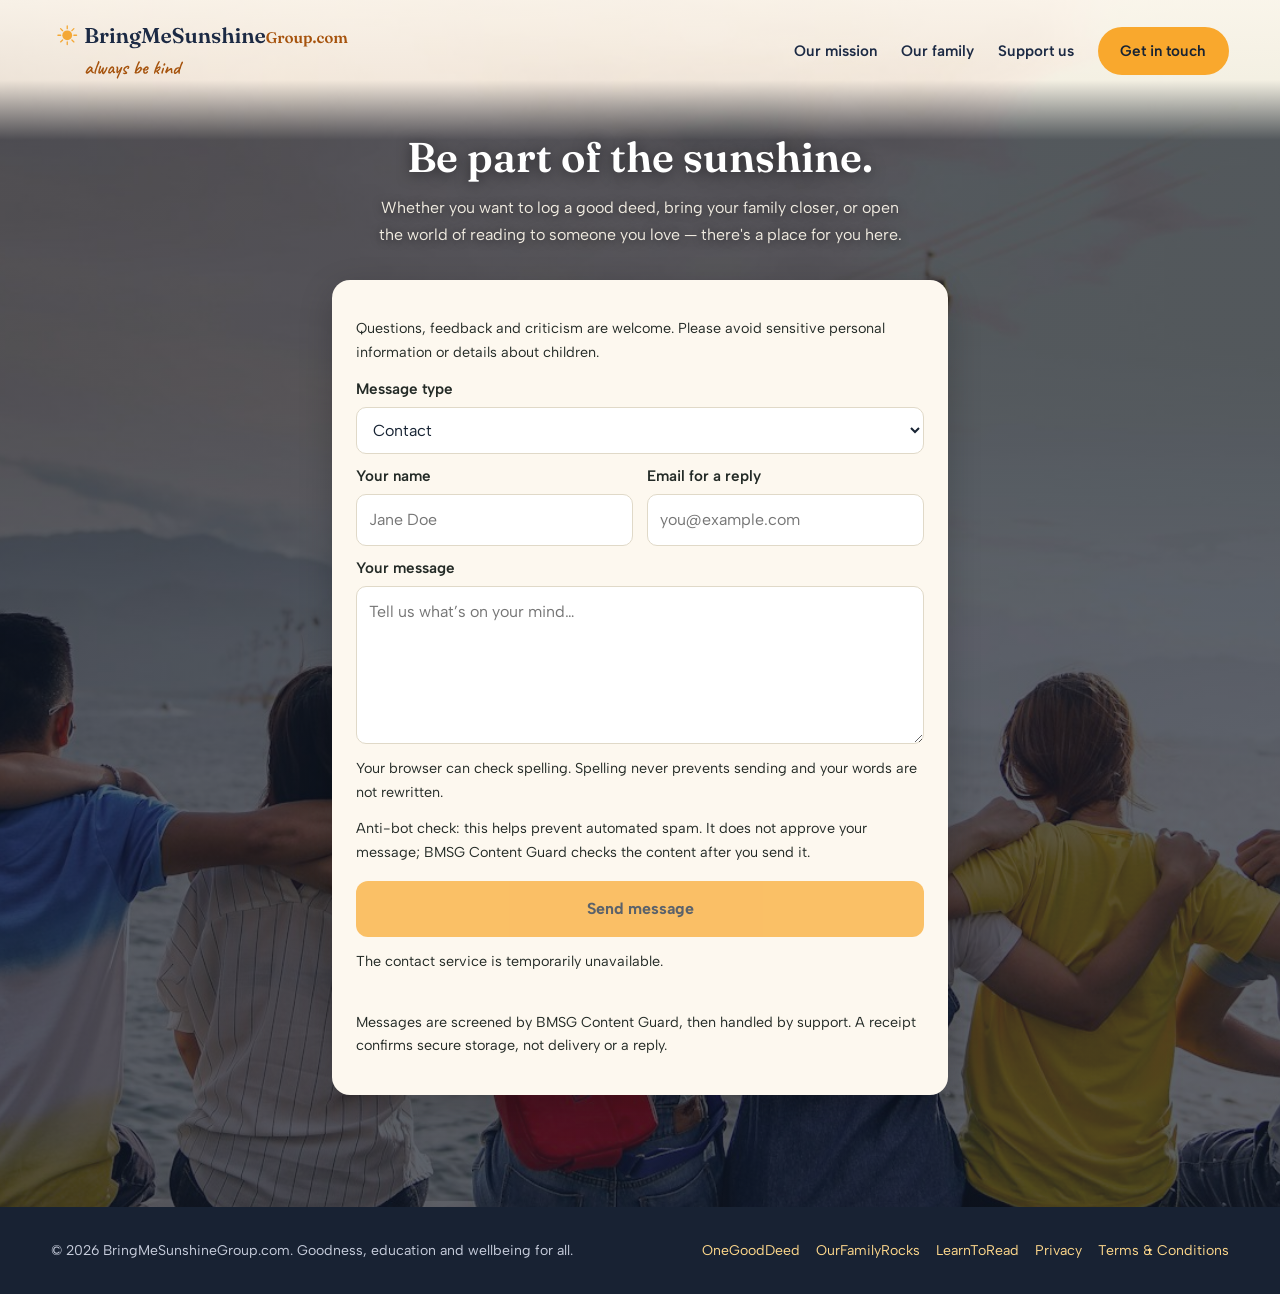
==== commit 0d70a3c9: "fix(copy): use official BMSG Content Guard name" ====
--- a/contact.html
+++ b/contact.html
@@ -273,9 +273,9 @@
 <label for="contact-message">Your message</label><textarea id="contact-message" name="message" placeholder="Tell us what’s on your mind…" rows="5" maxlength="3800" required spellcheck="true" lang="en" aria-describedby="message-error"></textarea><span id="message-error" class="form-error"></span>
 <div class="form-trap" aria-hidden="true"><label>Leave empty<input name="website" tabindex="-1" autocomplete="off" spellcheck="false"></label></div>
 <p>Your browser can check spelling. Spelling never prevents sending and your words are not rewritten.</p>
-<p class="security-note">Anti-bot check: this helps prevent automated spam. It does not approve your message; Gatekeeper checks the content after you send it.</p>
+<p class="security-note">Anti-bot check: this helps prevent automated spam. It does not approve your message; BMSG Content Guard checks the content after you send it.</p>
 <div data-challenge></div><button type="submit">Send message</button><p role="status" aria-live="polite" aria-atomic="true">Connecting to the contact service…</p>
-<p>Messages are screened by BMSG Content Guard (Gatekeeper), then handled by support. A receipt confirms secure storage, not delivery or a reply.</p>
+<p>Messages are screened by BMSG Content Guard, then handled by support. A receipt confirms secure storage, not delivery or a reply.</p>
 <noscript>This form needs JavaScript and the security check to send a message.</noscript>
 </form>
   </div>
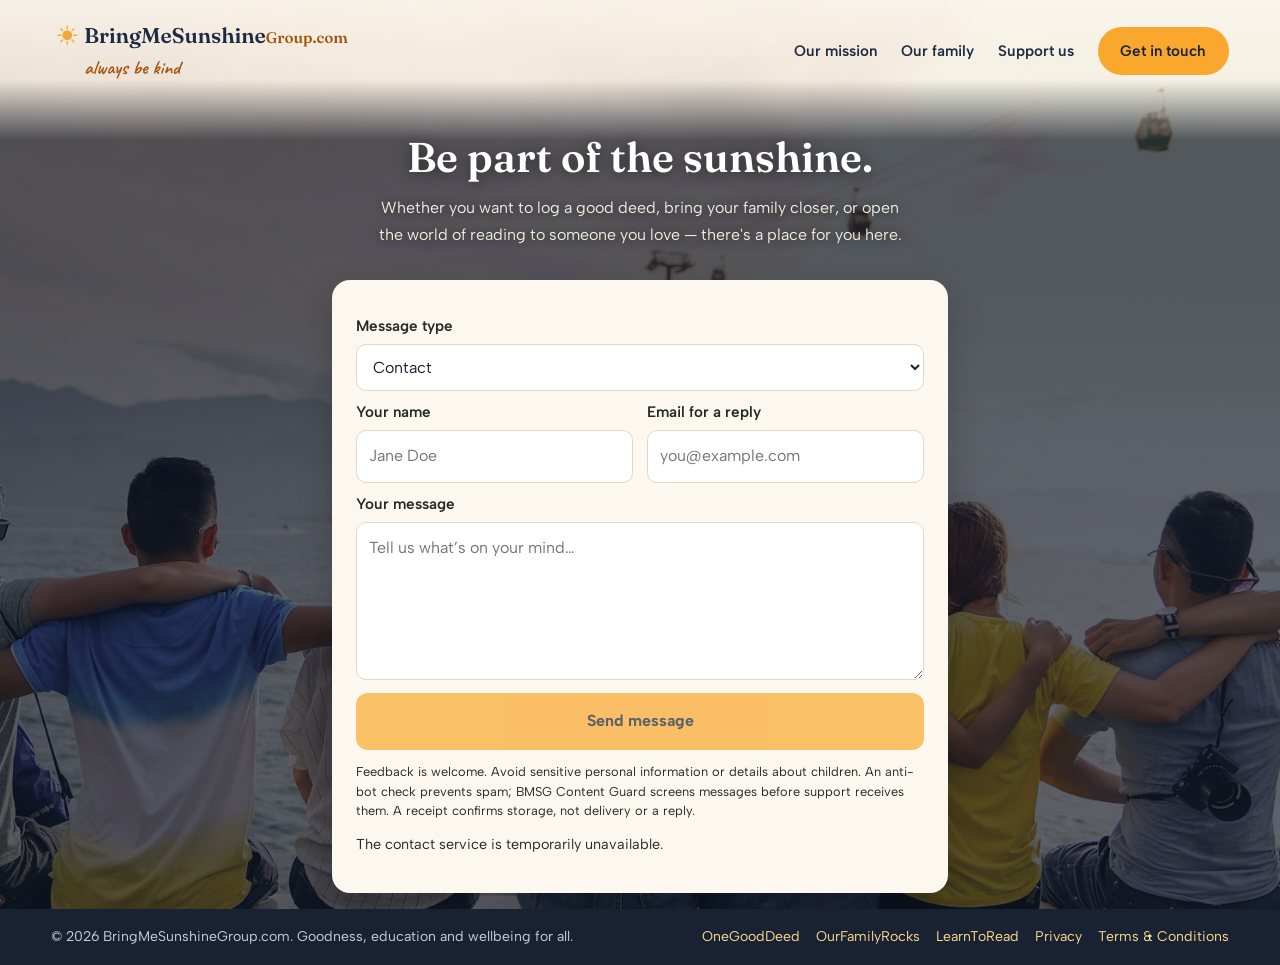
==== commit b44191bc: "fix(contact): restore photo and compact form and footer" ====
--- a/contact.html
+++ b/contact.html
@@ -265,17 +265,15 @@
     <p>Whether you want to log a good deed, bring your family closer, or open the world of reading to someone you love — there's a place for you here.</p>
     <form class="contact-card" data-contact-form data-brand="bmsg" data-endpoint="" novalidate>
 
-<p>Questions, feedback and criticism are welcome. Please avoid sensitive personal information or details about children.</p>
 <label for="contact-kind">Message type</label><select id="contact-kind" name="kind"><option value="contact">Contact</option><option value="feedback">Feedback</option></select>
 <div class="contact-row"><div><label for="contact-name">Your name</label><input id="contact-name" name="name" placeholder="Jane Doe" autocomplete="name" maxlength="100" required spellcheck="false" aria-describedby="name-error"><span id="name-error" class="form-error"></span>
 </div><div><label for="contact-email">Email for a reply</label><input id="contact-email" name="email" placeholder="you@example.com" type="email" autocomplete="email" maxlength="254" required spellcheck="false" autocapitalize="none" aria-describedby="email-error"><span id="email-error" class="form-error"></span>
 </div></div>
 <label for="contact-message">Your message</label><textarea id="contact-message" name="message" placeholder="Tell us what’s on your mind…" rows="5" maxlength="3800" required spellcheck="true" lang="en" aria-describedby="message-error"></textarea><span id="message-error" class="form-error"></span>
 <div class="form-trap" aria-hidden="true"><label>Leave empty<input name="website" tabindex="-1" autocomplete="off" spellcheck="false"></label></div>
-<p>Your browser can check spelling. Spelling never prevents sending and your words are not rewritten.</p>
-<p class="security-note">Anti-bot check: this helps prevent automated spam. It does not approve your message; BMSG Content Guard checks the content after you send it.</p>
-<div data-challenge></div><button type="submit">Send message</button><p role="status" aria-live="polite" aria-atomic="true">Connecting to the contact service…</p>
-<p>Messages are screened by BMSG Content Guard, then handled by support. A receipt confirms secure storage, not delivery or a reply.</p>
+<button type="submit">Send message</button>
+<p class="contact-note">Feedback is welcome. Avoid sensitive personal information or details about children. An anti-bot check prevents spam; BMSG Content Guard screens messages before support receives them. A receipt confirms storage, not delivery or a reply.</p>
+<div data-challenge></div><p role="status" aria-live="polite" aria-atomic="true">Connecting to the contact service…</p>
 <noscript>This form needs JavaScript and the security check to send a message.</noscript>
 </form>
   </div>
--- a/site-layout.css
+++ b/site-layout.css
@@ -33,3 +33,15 @@
 .bmsg.contact-view .banner-img,.bmsg.contact-view .banner-scrim{display:none}
 .bmsg.contact-view [data-contact-form]{background:#fdf8ef;color:#232a26}
 .bmsg.contact-view [data-contact-form] button{background:#f9a82d;color:#172333}
+
+/* Keep the existing header backdrop; match the contact content base to the footer. */
+.bmsg.contact-view .contact-page{background:transparent}
+
+/* Keep the photo visible and the footer close to the contact card. */
+.bmsg.contact-view .banner{padding-bottom:1rem}
+.bmsg.contact-view [data-contact-form]{margin-bottom:0}
+.bmsg.contact-view footer{padding-top:1rem;padding-bottom:1rem}
+.bmsg.contact-view [data-contact-form] button[type=submit]{margin-top:.8rem}
+.bmsg.contact-view [data-contact-form] [role=status]{min-height:0}
+.bmsg.contact-view [data-challenge]:empty{margin:0}
+.bmsg.contact-view [data-contact-form] .contact-note{font-size:.8rem;line-height:1.5}
